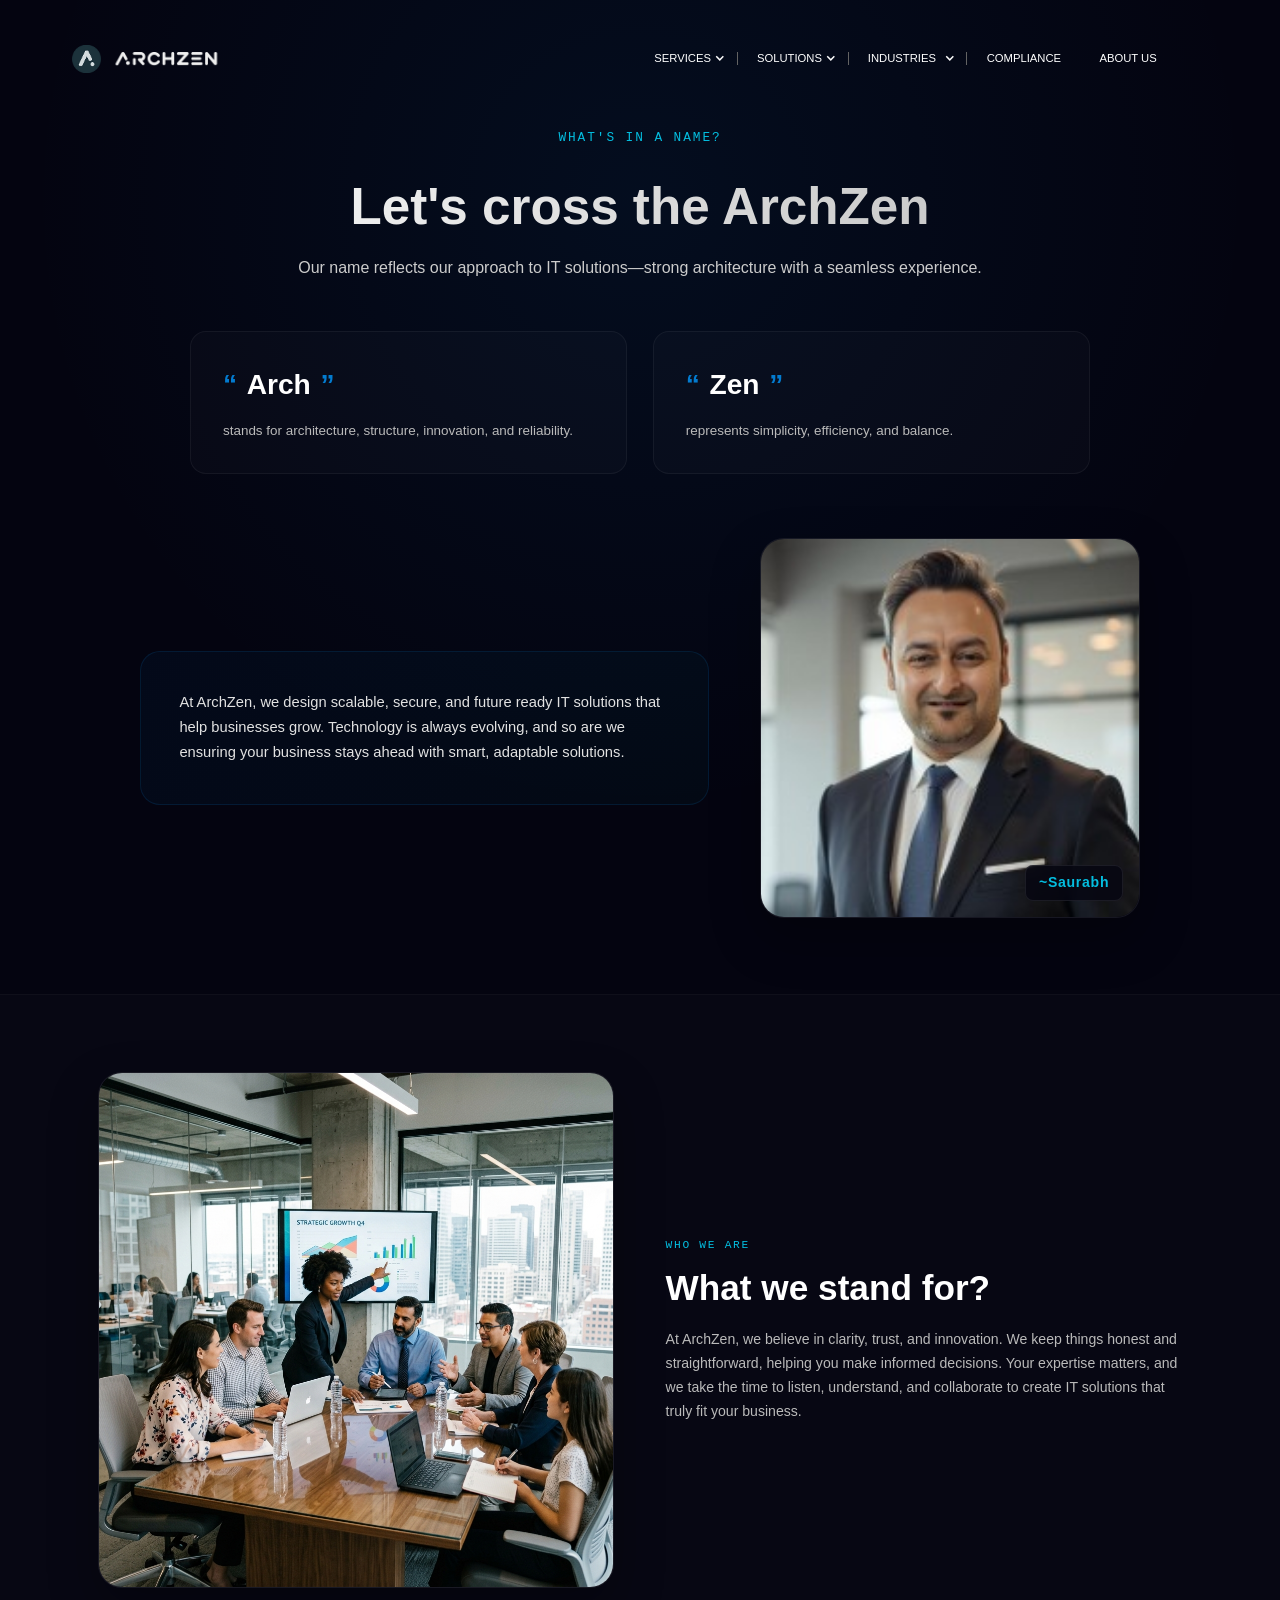
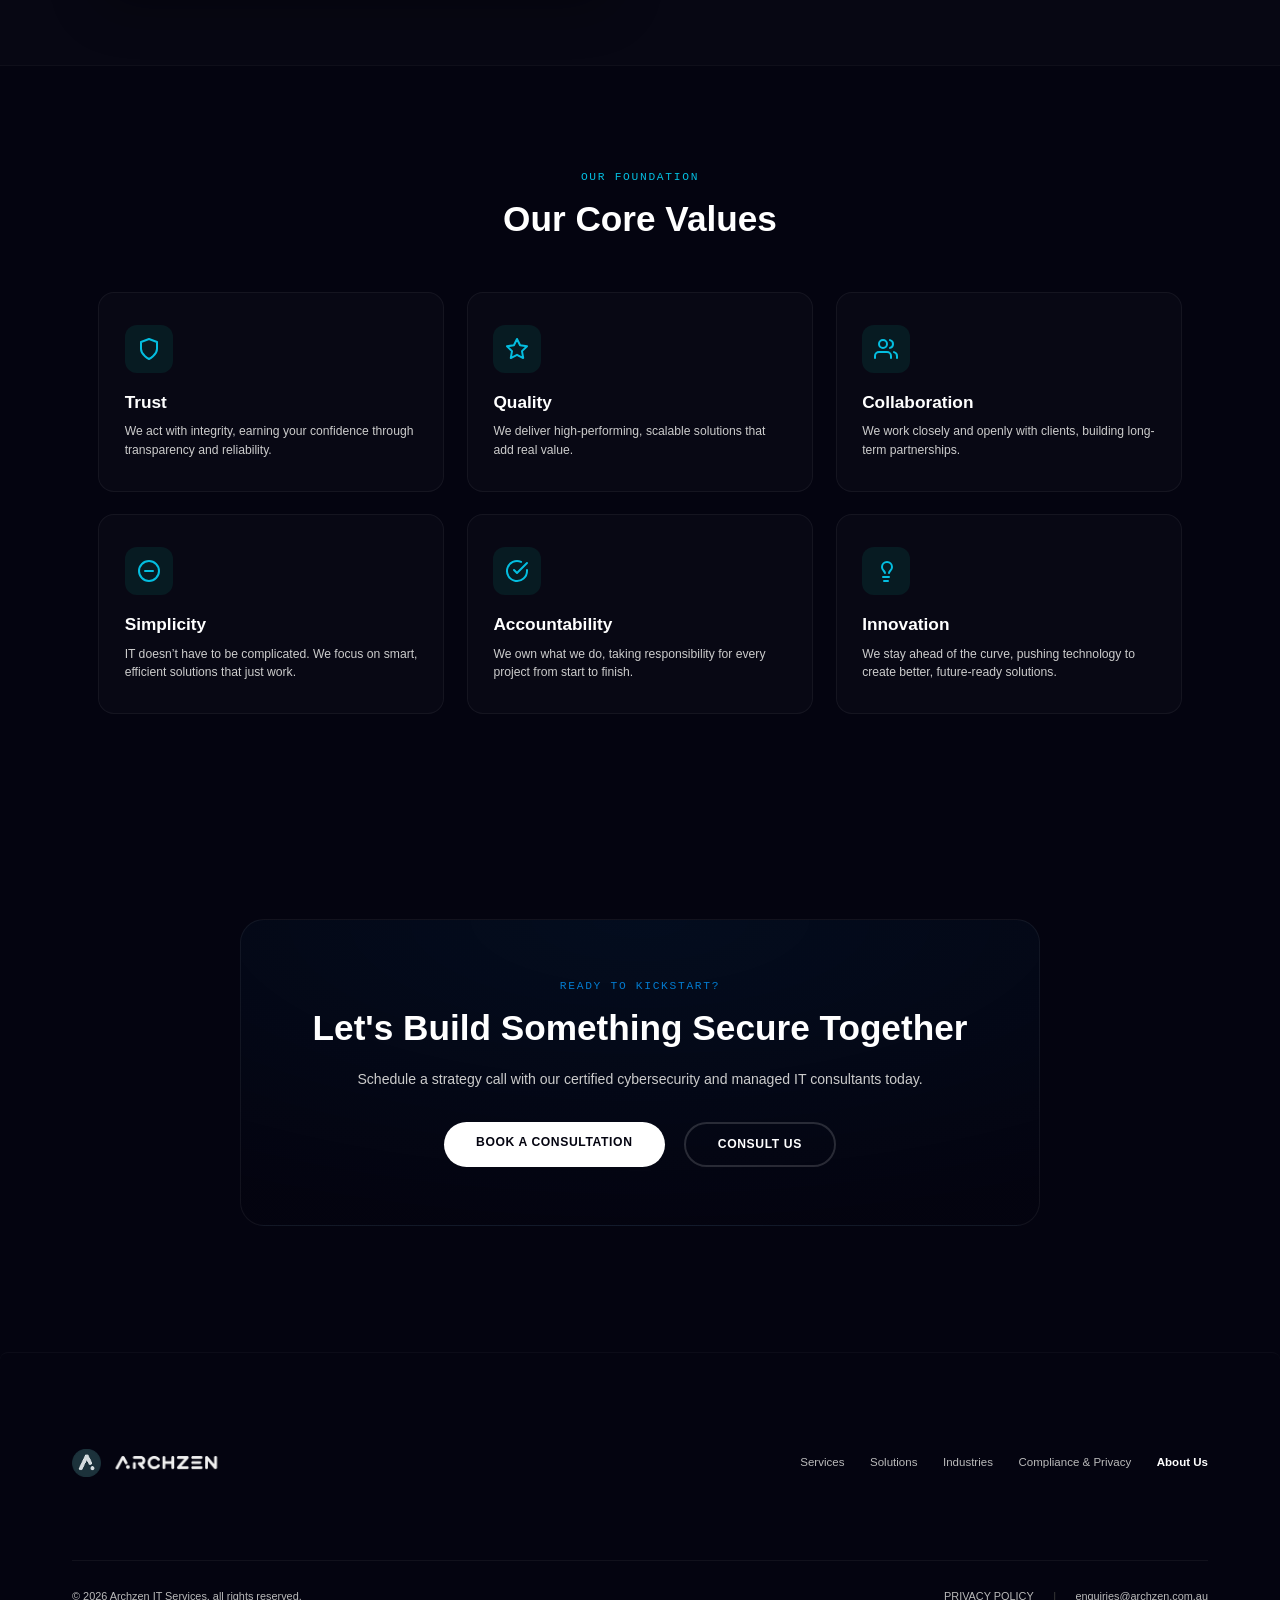
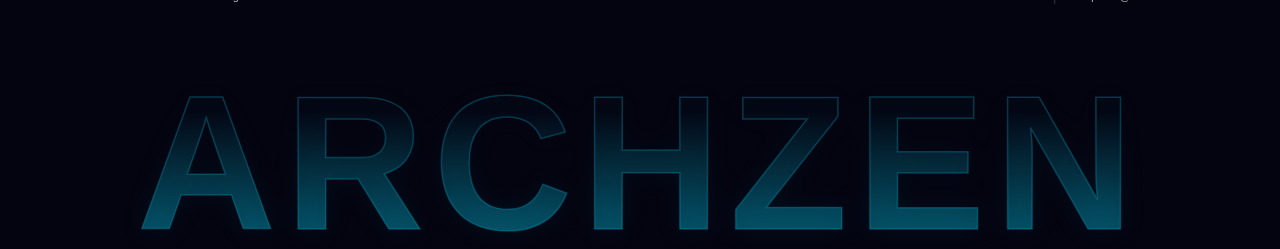
==== about.html @ 7b3575e2 "Initial commit" ====
<!DOCTYPE html>
<html data-wf-domain="www.archzen.com.au" data-wf-page="67c995cf629758b15942fb16"
    data-wf-site="67c995cf629758b15942fb10" lang="en">

<head>
    <meta charset="utf-8" />
    <title>About Us - Let's Cross the ArchZen</title>
    <meta
        content="Our name reflects our approach to IT solutions—strong architecture with a seamless experience. Discover the meaning behind ArchZen and our core values."
        name="description" />
    <meta content="About Us - Let's Cross the ArchZen" property="og:title" />
    <meta
        content="Our name reflects our approach to IT solutions—strong architecture with a seamless experience. Discover the meaning behind ArchZen and our core values."
        property="og:description" />
    <meta content="resources/67d0495e961b951773255d77_Open graph.jpg" property="og:image" />
    <meta content="width=device-width, initial-scale=1" name="viewport" />
    <link href="css/webflow.css" rel="stylesheet" type="text/css" />
    <script src="js/init.js" type="text/javascript"></script>
    <link href="resources/A Icon 1.png" rel="shortcut icon" type="image/x-icon" />
    <link rel="stylesheet" href="css/style.css?v=12" />
    <link rel="stylesheet" href="css/mobile.css?v=13" media="screen and (max-width: 991px)" />

    <style>
        .about-hero-section {
            padding: 10rem 2.5rem 6rem 2.5rem;
            position: relative;
            background: radial-gradient(circle at 50% 20%, rgba(3, 123, 207, 0.08) 0%, transparent 60%);
            text-align: center;
        }

        .about-title-large {
            font-size: 4rem;
            font-weight: 700;
            line-height: 1.1;
            margin-bottom: 1.5rem;
            background: linear-gradient(90deg, #FFFFFF 0%, #BABABA 100%);
            -webkit-background-clip: text;
            background-clip: text;
            -webkit-text-fill-color: transparent;
        }

        .about-subtitle {
            font-family: 'Robotomono', monospace;
            font-size: 1rem;
            text-transform: uppercase;
            letter-spacing: 0.15em;
            color: #04BEE0;
            margin-bottom: 2.5rem;
        }

        .about-intro-box {
            max-width: 800px;
            margin: 0 auto;
            font-size: 1.25rem;
            color: #CCCCCC;
            line-height: 1.6;
        }

        .name-meaning-grid {
            display: grid;
            grid-template-columns: 1fr 1fr;
            gap: 2rem;
            max-width: 900px;
            margin: 4rem auto 0 auto;
            text-align: left;
        }

        .meaning-card {
            background: rgba(255, 255, 255, 0.02);
            border: 1px solid rgba(255, 255, 255, 0.05);
            border-radius: 16px;
            padding: 2.5rem;
            transition: border-color 0.3s ease, background-color 0.3s ease;
        }

        .meaning-card:hover {
            border-color: rgba(3, 123, 207, 0.25);
            background: rgba(255, 255, 255, 0.04);
        }

        .meaning-term {
            font-size: 2.2rem;
            font-weight: 700;
            color: #FFFFFF;
            margin-bottom: 1rem;
            display: flex;
            align-items: center;
            gap: 0.75rem;
        }

        .meaning-term span.bullet {
            color: #037BCF;
        }

        .meaning-desc {
            font-size: 1.05rem;
            color: #BABABA;
            line-height: 1.6;
        }

        .about-hero-portrait-container {
            display: grid;
            grid-template-columns: 1.2fr 0.8fr;
            gap: 4rem;
            align-items: center;
            max-width: 1000px;
            margin: 5rem auto 0 auto;
        }

        .about-statement {
            background: linear-gradient(135deg, rgba(3, 123, 207, 0.05) 0%, rgba(4, 190, 160, 0.03) 100%);
            border: 1px solid rgba(3, 123, 207, 0.15);
            border-radius: 20px;
            padding: 3rem;
            font-size: 1.15rem;
            color: #E2E2E2;
            line-height: 1.7;
            text-align: left;
        }

        .portrait-section {
            width: 100%;
            max-width: 450px;
            margin: 0 auto;
            position: relative;
        }

        .portrait-frame {
            position: relative;
            aspect-ratio: 1 / 1;
            border-radius: 24px;
            overflow: hidden;
            border: 1px solid rgba(255, 255, 255, 0.08);
            box-shadow: 0 20px 50px rgba(0, 0, 0, 0.3);
            background: rgba(4, 4, 16, 0.5);
            transition: transform 0.4s ease;
        }

        .portrait-frame:hover {
            transform: scale(1.01);
        }

        .team-slide {
            position: absolute;
            top: 0;
            left: 0;
            width: 100%;
            height: 100%;
            opacity: 0;
            transition: opacity 0.8s cubic-bezier(0.4, 0, 0.2, 1);
            z-index: 1;
        }

        .team-slide.active {
            opacity: 1;
            z-index: 2;
        }

        .team-slide img {
            width: 100%;
            height: 100%;
            object-fit: cover;
            display: block;
        }

        .portrait-name-overlay {
            position: absolute;
            bottom: 1.25rem;
            right: 1.25rem;
            background: rgba(4, 4, 16, 0.75);
            backdrop-filter: blur(8px);
            -webkit-backdrop-filter: blur(8px);
            padding: 0.5rem 1rem;
            border-radius: 8px;
            border: 1px solid rgba(255, 255, 255, 0.08);
            font-weight: 700;
            font-size: 1.1rem;
            color: #04BEE0;
            letter-spacing: 0.05em;
            pointer-events: none;
            z-index: 10;
            opacity: 0;
            transition: opacity 0.2s ease;
        }

        .team-slide.active .portrait-name-overlay {
            opacity: 1;
            transition-delay: 0.4s;
        }

        .stand-for-section {
            padding: 6rem 2.5rem;
            background: rgba(255, 255, 255, 0.01);
            border-top: 1px solid rgba(255, 255, 255, 0.03);
            border-bottom: 1px solid rgba(255, 255, 255, 0.03);
        }

        .stand-for-container {
            max-width: 1100px;
            margin: 0 auto;
            display: grid;
            grid-template-columns: 1fr 1fr;
            gap: 4rem;
            align-items: center;
        }

        .stand-for-content {
            text-align: left;
        }

        .section-tag {
            font-family: 'Robotomono', monospace;
            font-size: 0.88rem;
            text-transform: uppercase;
            letter-spacing: 0.15em;
            color: #04BEE0;
            margin-bottom: 1rem;
        }

        .section-heading-medium {
            font-size: 2.75rem;
            font-weight: 700;
            line-height: 1.2;
            color: #FFFFFF;
            margin-bottom: 1.5rem;
        }

        .stand-for-text {
            font-size: 1.1rem;
            color: #BABABA;
            line-height: 1.7;
        }

        .values-section {
            padding: 8rem 2.5rem;
        }

        .values-container {
            max-width: 1100px;
            margin: 0 auto;
            text-align: center;
        }

        .values-grid {
            display: grid;
            grid-template-columns: repeat(3, 1fr);
            gap: 1.75rem;
            margin-top: 4rem;
        }

        .value-card {
            background: rgba(255, 255, 255, 0.02);
            border: 1px solid rgba(255, 255, 255, 0.05);
            border-radius: 16px;
            padding: 2.5rem 2rem;
            text-align: left;
            transition: transform 0.3s ease, border-color 0.3s ease, background-color 0.3s ease;
        }

        .value-card:hover {
            transform: translateY(-5px);
            border-color: rgba(4, 190, 160, 0.25);
            background: rgba(255, 255, 255, 0.04);
        }

        .value-icon {
            width: 48px;
            height: 48px;
            border-radius: 12px;
            background: rgba(4, 190, 160, 0.1);
            display: flex;
            align-items: center;
            justify-content: center;
            margin-bottom: 1.5rem;
            color: #04BEE0;
        }

        .value-title {
            font-size: 1.35rem;
            font-weight: 700;
            color: #FFFFFF;
            margin-bottom: 0.75rem;
        }

        .value-desc {
            font-size: 0.95rem;
            color: #CCCCCC;
            line-height: 1.5;
        }

        .cta-action-section {
            padding: 8rem 2.5rem;
            text-align: center;
            position: relative;
        }

        .cta-action-container {
            max-width: 800px;
            margin: 0 auto;
            background: radial-gradient(100% 100% at 50% 0%, rgba(3, 123, 207, 0.08) 0%, rgba(4, 4, 16, 0.9) 100%);
            border: 1px solid rgba(255, 255, 255, 0.06);
            border-radius: 24px;
            padding: 4.5rem 3rem;
        }

        .cta-btn-group {
            display: flex;
            justify-content: center;
            gap: 1.5rem;
            margin-top: 2.5rem;
            flex-wrap: wrap;
        }

        .custom-cta-button {
            display: inline-block;
            padding: 0.9rem 2.5rem;
            border-radius: 30px;
            font-weight: 700;
            font-size: 0.95rem;
            text-transform: uppercase;
            letter-spacing: 0.05em;
            transition: all 0.3s ease;
            text-decoration: none;
            cursor: pointer;
        }

        .btn-primary-blue {
            background: #FFFFFF;
            color: #040410;
        }

        .btn-primary-blue:hover {
            background: #037BCF;
            color: #FFFFFF;
            transform: translateY(-2px);
            box-shadow: 0 10px 25px rgba(3, 123, 207, 0.35);
        }

        .btn-secondary-outline {
            border: 2px solid rgba(255, 255, 255, 0.15);
            color: #FFFFFF;
            background: transparent;
        }

        .btn-secondary-outline:hover {
            border-color: #04BEE0;
            color: #04BEE0;
            transform: translateY(-2px);
            box-shadow: 0 10px 25px rgba(4, 190, 160, 0.15);
        }

        @media (max-width: 991px) {
            .about-title-large {
                font-size: 3rem;
            }

            .name-meaning-grid {
                grid-template-columns: 1fr;
                gap: 1.5rem;
            }

            .about-hero-portrait-container {
                grid-template-columns: 1fr;
                gap: 2.5rem;
            }

            .about-statement {
                text-align: center;
            }

            .stand-for-container {
                grid-template-columns: 1fr;
                gap: 3rem;
            }

            .values-grid {
                grid-template-columns: 1fr 1fr;
            }
        }

        @media (max-width: 767px) {
            .about-title-large {
                font-size: 2.5rem;
            }

            .values-grid {
                grid-template-columns: 1fr;
            }

            .cta-action-container {
                padding: 3rem 1.5rem;
            }

            .about-statement {
                padding: 2rem 1.5rem;
            }
        }
    </style>
</head>

<body>
    <div class="page-wrapper">
        <!-- Header / Navigation Bar (matches index.html exactly) -->
        <div class="nav-wr">
            <div data-w-id="16a33179-36c8-d806-b49b-97b66be518c0" data-animation="default" data-collapse="medium"
                data-duration="500" data-easing="ease-out" data-easing2="ease-in" role="banner" class="navbar w-nav"
                style="background: rgba(4, 4, 16, 0.7); backdrop-filter: blur(12px);">
                <div class="container">
                    <div class="navbar-wr">
                        <div class="brand" style="display: flex; align-items: center; gap: 0.5rem;">
                            <a href="index.html"
                                style="text-decoration: none; color: inherit; display: flex; align-items: center; gap: 0.5rem;">
                                <img src="resources/A Icon 1.png" alt="ArchZen Logo"
                                    style="height: 2.2rem; width: auto;" />
                                <img src="resources/archzen_logo_text_white.png" alt="ArchZen" class="nav-logo-text" />
                            </a>
                        </div>
                        <nav role="navigation" class="nav-menu w-nav-menu">
                            <div class="nav-menu-inner">
                                <div class="nav-menu-links-wr">
                                    <div data-delay="0" data-hover="true" class="nav-dropdown w-dropdown">
                                        <a href="#" class="nav-dropdown-toggle w-dropdown-toggle"
                                            style="text-decoration: none; color: inherit; display: flex; align-items: center; gap: 0.25rem;">
                                            <p style="margin: 0;">Services</p>
                                            <div class="nav-dropdown-icon w-icon-dropdown-toggle"></div>
                                        </a>
                                        <nav class="nav-dropdown-list w-dropdown-list"
                                            style="max-width: 15rem !important;">
                                            <div class="nav-dropdown-inner-wr" style="padding: 1.5rem;">
                                                <div class="nav-dropdown-links-wr"
                                                    style="display: flex; flex-direction: column; gap: 0.75rem;">
                                                    <a href="services.html#cyber-security" class="nav-dropdown-link"
                                                        style="padding: 0.25rem 0; font-weight: 500;">Cyber Security</a>
                                                    <a href="services.html#support-services" class="nav-dropdown-link"
                                                        style="padding: 0.25rem 0; font-weight: 500;">Support
                                                        Services</a>
                                                    <a href="services.html#cloud-services" class="nav-dropdown-link"
                                                        style="padding: 0.25rem 0; font-weight: 500;">Cloud Services</a>
                                                </div>
                                            </div>
                                        </nav>
                                    </div>
                                    <div class="nav-divider"></div>
                                    <div data-delay="0" data-hover="true" class="nav-dropdown w-dropdown">
                                        <a href="#" class="nav-dropdown-toggle w-dropdown-toggle"
                                            style="text-decoration: none; color: inherit; display: flex; align-items: center; gap: 0.25rem;">
                                            <p style="margin: 0;">Solutions</p>
                                            <div class="nav-dropdown-icon w-icon-dropdown-toggle"></div>
                                        </a>
                                        <nav class="nav-dropdown-list is-2 w-dropdown-list"
                                            style="max-width: 15rem !important;">
                                            <div class="nav-dropdown-inner-wr" style="padding: 1.5rem;">
                                                <div class="nav-dropdown-links-wr"
                                                    style="display: flex; flex-direction: column; gap: 0.75rem;">
                                                    <a href="solutions.html#internet-voip" class="nav-dropdown-link"
                                                        style="padding: 0.25rem 0; font-weight: 500;">Internet &amp;
                                                        VOIP</a>
                                                    <a href="solutions.html#it-consulting" class="nav-dropdown-link"
                                                        style="padding: 0.25rem 0; font-weight: 500;">IT Consulting</a>
                                                    <a href="solutions.html#operational-resilience"
                                                        class="nav-dropdown-link"
                                                        style="padding: 0.25rem 0; font-weight: 500;">Operational
                                                        Resilience</a>
                                                    <a href="solutions.html#cx-test-automation"
                                                        class="nav-dropdown-link"
                                                        style="padding: 0.25rem 0; font-weight: 500;">CX Test
                                                        Automation</a>
                                                    <a href="solutions.html#conversational-ai" class="nav-dropdown-link"
                                                        style="padding: 0.25rem 0; font-weight: 500;">Conversational
                                                        AI</a>
                                                </div>
                                            </div>
                                        </nav>
                                    </div>
                                    <div class="nav-divider"></div>
                                    <div data-delay="0" data-hover="true" class="nav-dropdown w-dropdown">
                                        <div class="nav-dropdown-toggle w-dropdown-toggle">
                                            <p>Industries</p>
                                            <div class="nav-dropdown-icon w-icon-dropdown-toggle"></div>
                                        </div>
                                        <nav class="nav-dropdown-list is-3 w-dropdown-list">
                                            <div class="nav-dropdown-inner-wr">
                                                <div class="text-weight-medium hide-on-mobile">
                                                    <div class="text-size-medium-18">Sectors Supported</div>
                                                </div>
                                                <div class="spacer-medium-10 hide-on-mobile"></div>
                                                <div class="nav-dropdown-links-wr">
                                                    <a href="industries.html#financial"
                                                        class="nav-dropdown-link">Professional Services</a>
                                                    <a href="industries.html#healthcare"
                                                        class="nav-dropdown-link">Healthcare &amp; NDIS</a>
                                                    <a href="industries.html#legal" class="nav-dropdown-link">Law
                                                        Firm</a>
                                                    <a href="industries.html#all-industries"
                                                        class="nav-dropdown-link">Co-Managed IT</a>
                                                </div>
                                            </div>
                                        </nav>
                                    </div>
                                    <div class="nav-divider"></div>
                                    <a href="compliance-privacy.html" class="nav-link">Compliance</a>
                                    <a href="about.html" class="nav-link w--current">About Us</a>
                                </div>
                            </div>
                        </nav>
                        <div class="nav-burger-link w-nav-button">
                            <div class="nav-burger-inner">
                                <div class="nav-burger-icons-wr"><img loading="eager"
                                        src="resources/67dc026489c617fcaabbb106_menu.svg" alt=""
                                        class="nav-burger-icon is-1" /><img loading="eager"
                                        src="resources/67dc02645b95e32899fab030_Close.svg" alt=""
                                        class="nav-burger-icon is-2" /></div>
                            </div>
                        </div>
                    </div>
                </div>
            </div>
        </div>

        <main class="main-wrapper">
            <!-- Hero / Name Meaning Section -->
            <section class="about-hero-section">
                <div class="container">
                    <p class="about-subtitle">What's in a name?</p>
                    <h1 class="about-title-large">Let's cross the ArchZen</h1>
                    <div class="about-intro-box">
                        <p>Our name reflects our approach to IT solutions—strong architecture with a seamless
                            experience.</p>
                    </div>

                    <div class="name-meaning-grid">
                        <div class="meaning-card">
                            <div class="meaning-term">
                                <span class="bullet">“</span>Arch<span class="bullet">”</span>
                            </div>
                            <div class="meaning-desc">
                                stands for architecture, structure, innovation, and reliability.
                            </div>
                        </div>
                        <div class="meaning-card">
                            <div class="meaning-term">
                                <span class="bullet">“</span>Zen<span class="bullet">”</span>
                            </div>
                            <div class="meaning-desc">
                                represents simplicity, efficiency, and balance.
                            </div>
                        </div>
                    </div>

                    <!-- CEO Statement & Portrait Split Container -->
                    <div class="about-hero-portrait-container">
                        <div class="about-statement">
                            At ArchZen, we design scalable, secure, and future ready IT solutions that help businesses
                            grow. Technology is always evolving, and so are we ensuring your business stays ahead with
                            smart, adaptable solutions.
                        </div>
                        <div class="portrait-section">
                            <div class="portrait-frame">
                                <!-- Slide 1: Saurabh -->
                                <div class="team-slide active">
                                    <img src="resources/ceophoto.png" alt="ArchZen Portrait - Saurabh" />
                                    <div class="portrait-name-overlay">~Saurabh</div>
                                </div>
                                <!-- Slide 2: Esh -->
                                <div class="team-slide">
                                    <img src="resources/eshphoto.jpg" alt="ArchZen Portrait - Esh" />
                                    <div class="portrait-name-overlay">~Esh</div>
                                </div>
                            </div>
                        </div>
                    </div>
                </div>
            </section>

            <!-- What we stand for Section -->
            <section class="stand-for-section">
                <div class="container stand-for-container">
                    <div class="portrait-frame">
                        <img src="resources/0001_4_a-photo-of-a-group-of-diverse-profession_pgApUWiEQDucT8egmbLRPQ_zLWC1JNpQcuiVxjm4KJ.png"
                            alt="ArchZen Diverse Professionals Team" class="portrait-img" />
                    </div>
                    <div class="stand-for-content">
                        <p class="section-tag">WHO WE ARE</p>
                        <h2 class="section-heading-medium">What we stand for?</h2>
                        <div class="stand-for-text">
                            <p>At ArchZen, we believe in clarity, trust, and innovation. We keep things honest and
                                straightforward, helping you make informed decisions. Your expertise matters, and we
                                take the time to listen, understand, and collaborate to create IT solutions that truly
                                fit your business.</p>
                        </div>
                    </div>
                </div>
            </section>

            <!-- Core Values Section -->
            <section class="values-section">
                <div class="container values-container">
                    <p class="section-tag">OUR FOUNDATION</p>
                    <h2 class="section-heading-medium">Our Core Values</h2>

                    <div class="values-grid">
                        <!-- Value 1: Trust -->
                        <div class="value-card">
                            <div class="value-icon">
                                <svg xmlns="http://www.w3.org/2000/svg" width="24" height="24" viewBox="0 0 24 24"
                                    fill="none" stroke="currentColor" stroke-width="2" stroke-linecap="round"
                                    stroke-linejoin="round">
                                    <path d="M12 22s8-4 8-10V5l-8-3-8 3v7c0 6 8 10 8 10z"></path>
                                </svg>
                            </div>
                            <h3 class="value-title">Trust</h3>
                            <p class="value-desc">We act with integrity, earning your confidence through transparency
                                and reliability.</p>
                        </div>

                        <!-- Value 2: Quality -->
                        <div class="value-card">
                            <div class="value-icon">
                                <svg xmlns="http://www.w3.org/2000/svg" width="24" height="24" viewBox="0 0 24 24"
                                    fill="none" stroke="currentColor" stroke-width="2" stroke-linecap="round"
                                    stroke-linejoin="round">
                                    <polygon
                                        points="12 2 15.09 8.26 22 9.27 17 14.14 18.18 21.02 12 17.77 5.82 21.02 7 14.14 2 9.27 8.91 8.26 12 2">
                                    </polygon>
                                </svg>
                            </div>
                            <h3 class="value-title">Quality</h3>
                            <p class="value-desc">We deliver high-performing, scalable solutions that add real value.
                            </p>
                        </div>

                        <!-- Value 3: Collaboration -->
                        <div class="value-card">
                            <div class="value-icon">
                                <svg xmlns="http://www.w3.org/2000/svg" width="24" height="24" viewBox="0 0 24 24"
                                    fill="none" stroke="currentColor" stroke-width="2" stroke-linecap="round"
                                    stroke-linejoin="round">
                                    <path d="M17 21v-2a4 4 0 0 0-4-4H5a4 4 0 0 0-4 4v2"></path>
                                    <circle cx="9" cy="7" r="4"></circle>
                                    <path d="M23 21v-2a4 4 0 0 0-3-3.87"></path>
                                    <path d="M16 3.13a4 4 0 0 1 0 7.75"></path>
                                </svg>
                            </div>
                            <h3 class="value-title">Collaboration</h3>
                            <p class="value-desc">We work closely and openly with clients, building long-term
                                partnerships.</p>
                        </div>

                        <!-- Value 4: Simplicity -->
                        <div class="value-card">
                            <div class="value-icon">
                                <svg xmlns="http://www.w3.org/2000/svg" width="24" height="24" viewBox="0 0 24 24"
                                    fill="none" stroke="currentColor" stroke-width="2" stroke-linecap="round"
                                    stroke-linejoin="round">
                                    <circle cx="12" cy="12" r="10"></circle>
                                    <line x1="8" y1="12" x2="16" y2="12"></line>
                                </svg>
                            </div>
                            <h3 class="value-title">Simplicity</h3>
                            <p class="value-desc">IT doesn’t have to be complicated. We focus on smart, efficient
                                solutions that just work.</p>
                        </div>

                        <!-- Value 5: Accountability -->
                        <div class="value-card">
                            <div class="value-icon">
                                <svg xmlns="http://www.w3.org/2000/svg" width="24" height="24" viewBox="0 0 24 24"
                                    fill="none" stroke="currentColor" stroke-width="2" stroke-linecap="round"
                                    stroke-linejoin="round">
                                    <path d="M22 11.08V12a10 10 0 1 1-5.93-9.14"></path>
                                    <polyline points="22 4 12 14.01 9 11.01"></polyline>
                                </svg>
                            </div>
                            <h3 class="value-title">Accountability</h3>
                            <p class="value-desc">We own what we do, taking responsibility for every project from start
                                to finish.</p>
                        </div>

                        <!-- Value 6: Innovation -->
                        <div class="value-card">
                            <div class="value-icon">
                                <svg xmlns="http://www.w3.org/2000/svg" width="24" height="24" viewBox="0 0 24 24"
                                    fill="none" stroke="currentColor" stroke-width="2" stroke-linecap="round"
                                    stroke-linejoin="round">
                                    <path
                                        d="M15 14c.2-1 .7-1.7 1.5-2.5 1-.9 1.5-2.2 1.5-3.5A5 5 0 0 0 8 8c0 1.3.5 2.6 1.5 3.5.7.8 1.3 1.5 1.5 2.5">
                                    </path>
                                    <line x1="9" y1="18" x2="15" y2="18"></line>
                                    <line x1="10" y1="22" x2="14" y2="22"></line>
                                </svg>
                            </div>
                            <h3 class="value-title">Innovation</h3>
                            <p class="value-desc">We stay ahead of the curve, pushing technology to create better,
                                future-ready solutions.</p>
                        </div>
                    </div>
                </div>
            </section>

            <!-- Call to Action Section -->
            <section class="cta-action-section">
                <div class="container cta-action-container">
                    <p class="section-tag" style="color: #037BCF;">READY TO KICKSTART?</p>
                    <h2 class="section-heading-medium" style="margin-bottom: 1.5rem;">Let's Build Something Secure
                        Together</h2>
                    <div style="font-size: 1.1rem; color: #CCCCCC; max-width: 600px; margin: 0 auto;">
                        Schedule a strategy call with our certified cybersecurity and managed IT consultants today.
                    </div>
                    <div class="cta-btn-group">
                        <a href="contact.html" class="custom-cta-button btn-primary-blue">Book a consultation</a>
                        <a href="contact.html" class="custom-cta-button btn-secondary-outline">Consult Us</a>
                    </div>
                </div>
            </section>
        </main>

        <!-- Footer (matches index.html exactly) -->
        <div class="footer-bottom"
            style="padding: 4rem 2.5rem; background: #020208; border-top: 1px solid rgba(255, 255, 255, 0.03);">
            <div class="container" style="display: flex; flex-direction: column; gap: 3rem;">
                <div
                    style="display: flex; justify-content: space-between; align-items: center; flex-wrap: wrap; gap: 2rem;">
                    <div class="footer-logo-wr" style="display: flex; align-items: center; gap: 0.5rem;">
                        <img src="resources/A Icon 1.png" alt="ArchZen Logo" style="height: 2.2rem; width: auto;" />
                        <img src="resources/archzen_logo_text_white.png" alt="ArchZen" class="nav-logo-text" />
                    </div>
                    <div style="display: flex; gap: 2rem; flex-wrap: wrap;">
                        <a href="index.html#services"
                            style="color: #BABABA; font-size: 0.9rem; text-decoration: none;">Services</a>
                        <a href="index.html#solutions"
                            style="color: #BABABA; font-size: 0.9rem; text-decoration: none;">Solutions</a>
                        <a href="industries.html"
                            style="color: #BABABA; font-size: 0.9rem; text-decoration: none;">Industries</a>
                        <a href="compliance-privacy.html"
                            style="color: #BABABA; font-size: 0.9rem; text-decoration: none;">Compliance &amp;
                            Privacy</a>
                        <a href="about.html"
                            style="color: #FFFFFF; font-size: 0.9rem; text-decoration: none; font-weight: bold;">About
                            Us</a>
                    </div>
                </div>
            <div
                    style="display: flex; justify-content: space-between; align-items: center; flex-wrap: wrap; gap: 1rem; border-top: 1px solid rgba(255, 255, 255, 0.05); padding-top: 2rem;">
                    <div class="text-color-light-grey" style="font-size: 0.85rem;">
                        <p>© 2026 Archzen IT Services. all rights reserved.</p>
                    </div>
                    <div style="display: flex; gap: 1.5rem; align-items: center;">
                        <a href="compliance-privacy.html#privacy-policy"
                            style="color: #BABABA; font-size: 0.85rem; text-decoration: none;">PRIVACY POLICY</a>
                        <span style="color: #333;">|</span>
                        <a href="mailto:enquiries@archzen.com.au"
                            style="color: #BABABA; font-size: 0.85rem; text-decoration: none;">enquiries@archzen.com.au</a>
                    </div>
                </div>
            </div>
        </div>
        <div class="footer-brand-text-container">
            <div class="footer-brand-text">ARCHZEN</div>
        </div>
    </div>

    <script src="https://d3e54v103j8qbb.cloudfront.net/js/jquery-3.5.1.min.dc5e7f18c8.js?site=67c995cf629758b15942fb10"
        type="text/javascript" integrity="sha256-9/aliU8dGd2tb6OSsuzixeV4y/faTqgFtohetphbbj0="
        crossorigin="anonymous"></script>
    <script src="js/webflow.schunk.36b8fb49256177c8.js" type="text/javascript"
        integrity="sha384-4abIlA5/v7XaW1HMXKBgnUuhnjBYJ/Z9C1OSg4OhmVw9O3QeHJ/qJqFBERCDPv7G"
        crossorigin="anonymous"></script>
    <script src="js/webflow.schunk.d9fac0197bbf1620.js" type="text/javascript"
        integrity="sha384-3LGd2PPe0vsNPlYPJ8WkvD4G6tVTYmVfw1o8exDTt8GTnRnSy05tuV0oatZLwhG+"
        crossorigin="anonymous"></script>
    <script src="js/webflow.81c3df57.aa0bb3188abb363d.js" type="text/javascript"
        integrity="sha384-uScabh9j8MNI167300pWvkWwyzUwTolouTPamI0QPa3BUI4m9XgthkYYsAsEgI/f"
        crossorigin="anonymous"></script>
    <script src="js/script.js?v=99"></script>
    <script src="js/mobile.js"></script>
    <script>
        document.addEventListener("DOMContentLoaded", function () {
            const slides = document.querySelectorAll(".team-slide");
            if (slides.length < 2) return;
            let currentIdx = 0;
            setInterval(function () {
                slides[currentIdx].classList.remove("active");
                currentIdx = (currentIdx + 1) % slides.length;
                slides[currentIdx].classList.add("active");
            }, 2000);
        });
    </script>
</body>

</html>
---- css/webflow.css ----
html{-webkit-text-size-adjust:100%;-ms-text-size-adjust:100%;font-family:sans-serif}body{margin:0}article,aside,details,figcaption,figure,footer,header,hgroup,main,menu,nav,section,summary{display:block}audio,canvas,progress,video{vertical-align:baseline;display:inline-block}audio:not([controls]){height:0;display:none}[hidden],template{display:none}a{background-color:#0000}a:active,a:hover{outline:0}abbr[title]{border-bottom:1px dotted}b,strong{font-weight:700}dfn{font-style:italic}h1{margin:.67em 0;font-size:2em}mark{color:#000;background:#ff0}small{font-size:80%}sub,sup{vertical-align:baseline;font-size:75%;line-height:0;position:relative}sup{top:-.5em}sub{bottom:-.25em}img{border:0}svg:not(:root){overflow:hidden}hr{box-sizing:content-box;height:0}pre{overflow:auto}code,kbd,pre,samp{font-family:monospace;font-size:1em}button,input,optgroup,select,textarea{color:inherit;font:inherit;margin:0}button{overflow:visible}button,select{text-transform:none}button,html input[type=button],input[type=reset]{-webkit-appearance:button;cursor:pointer}button[disabled],html input[disabled]{cursor:default}button::-moz-focus-inner,input::-moz-focus-inner{border:0;padding:0}input{line-height:normal}input[type=checkbox],input[type=radio]{box-sizing:border-box;padding:0}input[type=number]::-webkit-inner-spin-button,input[type=number]::-webkit-outer-spin-button{height:auto}input[type=search]{-webkit-appearance:none}input[type=search]::-webkit-search-cancel-button,input[type=search]::-webkit-search-decoration{-webkit-appearance:none}legend{border:0;padding:0}textarea{overflow:auto}optgroup{font-weight:700}table{border-collapse:collapse;border-spacing:0}td,th{padding:0}@font-face{font-family:webflow-icons;src:url([data-uri])format("truetype");font-weight:400;font-style:normal}[class^=w-icon-],[class*=\ w-icon-]{speak:none;font-variant:normal;text-transform:none;-webkit-font-smoothing:antialiased;-moz-osx-font-smoothing:grayscale;font-style:normal;font-weight:400;line-height:1;font-family:webflow-icons!important}.w-icon-slider-right:before{content:""}.w-icon-slider-left:before{content:""}.w-icon-nav-menu:before{content:""}.w-icon-arrow-down:before,.w-icon-dropdown-toggle:before{content:""}.w-icon-file-upload-remove:before{content:""}.w-icon-file-upload-icon:before{content:""}*{box-sizing:border-box}html{height:100%}body{color:#333;background-color:#fff;min-height:100%;margin:0;font-family:Arial,sans-serif;font-size:14px;line-height:20px}img{vertical-align:middle;max-width:100%;display:inline-block}html.w-mod-touch *{background-attachment:scroll!important}.w-block{display:block}.w-inline-block{max-width:100%;display:inline-block}.w-clearfix:before,.w-clearfix:after{content:" ";grid-area:1/1/2/2;display:table}.w-clearfix:after{clear:both}.w-hidden{display:none}.w-button{color:#fff;line-height:inherit;cursor:pointer;background-color:#3898ec;border:0;border-radius:0;padding:9px 15px;text-decoration:none;display:inline-block}input.w-button{-webkit-appearance:button}html[data-w-dynpage] [data-w-cloak]{color:#0000!important}.w-code-block{margin:unset}pre.w-code-block code{all:inherit}.w-optimization{display:contents}.w-webflow-badge,.w-webflow-badge>img{box-sizing:unset;width:unset;height:unset;max-height:unset;max-width:unset;min-height:unset;min-width:unset;margin:unset;padding:unset;float:unset;clear:unset;border:unset;border-radius:unset;background:unset;background-image:unset;background-position:unset;background-size:unset;background-repeat:unset;background-origin:unset;background-clip:unset;background-attachment:unset;background-color:unset;box-shadow:unset;transform:unset;direction:unset;font-family:unset;font-weight:unset;color:unset;font-size:unset;line-height:unset;font-style:unset;font-variant:unset;text-align:unset;letter-spacing:unset;-webkit-text-decoration:unset;text-decoration:unset;text-indent:unset;text-transform:unset;list-style-type:unset;text-shadow:unset;vertical-align:unset;cursor:unset;white-space:unset;word-break:unset;word-spacing:unset;word-wrap:unset;transition:unset}.w-webflow-badge{white-space:nowrap;cursor:pointer;box-shadow:0 0 0 1px #0000001a,0 1px 3px #0000001a;visibility:visible!important;opacity:1!important;z-index:2147483647!important;color:#aaadb0!important;overflow:unset!important;background-color:#fff!important;border-radius:3px!important;width:auto!important;height:auto!important;margin:0!important;padding:6px!important;font-size:12px!important;line-height:14px!important;text-decoration:none!important;display:inline-block!important;position:fixed!important;inset:auto 12px 12px auto!important;transform:none!important}.w-webflow-badge>img{position:unset;visibility:unset!important;opacity:1!important;vertical-align:middle!important;display:inline-block!important}h1,h2,h3,h4,h5,h6{margin-bottom:10px;font-weight:700}h1{margin-top:20px;font-size:38px;line-height:44px}h2{margin-top:20px;font-size:32px;line-height:36px}h3{margin-top:20px;font-size:24px;line-height:30px}h4{margin-top:10px;font-size:18px;line-height:24px}h5{margin-top:10px;font-size:14px;line-height:20px}h6{margin-top:10px;font-size:12px;line-height:18px}p{margin-top:0;margin-bottom:10px}blockquote{border-left:5px solid #e2e2e2;margin:0 0 10px;padding:10px 20px;font-size:18px;line-height:22px}figure{margin:0 0 10px}ul,ol{margin-top:0;margin-bottom:10px;padding-left:40px}.w-list-unstyled{padding-left:0;list-style:none}.w-embed:before,.w-embed:after{content:" ";grid-area:1/1/2/2;display:table}.w-embed:after{clear:both}.w-video{width:100%;padding:0;position:relative}.w-video iframe,.w-video object,.w-video embed{border:none;width:100%;height:100%;position:absolute;top:0;left:0}fieldset{border:0;margin:0;padding:0}button,[type=button],[type=reset]{cursor:pointer;-webkit-appearance:button;border:0}.w-form{margin:0 0 15px}.w-form-done{text-align:center;background-color:#ddd;padding:20px;display:none}.w-form-fail{background-color:#ffdede;margin-top:10px;padding:10px;display:none}label{margin-bottom:5px;font-weight:700;display:block}.w-input,.w-select{color:#333;vertical-align:middle;background-color:#fff;border:1px solid #ccc;width:100%;height:38px;margin-bottom:10px;padding:8px 12px;font-size:14px;line-height:1.42857;display:block}.w-input::placeholder,.w-select::placeholder{color:#999}.w-input:focus,.w-select:focus{border-color:#3898ec;outline:0}.w-input[disabled],.w-select[disabled],.w-input[readonly],.w-select[readonly],fieldset[disabled] .w-input,fieldset[disabled] .w-select{cursor:not-allowed}.w-input[disabled]:not(.w-input-disabled),.w-select[disabled]:not(.w-input-disabled),.w-input[readonly],.w-select[readonly],fieldset[disabled]:not(.w-input-disabled) .w-input,fieldset[disabled]:not(.w-input-disabled) .w-select{background-color:#eee}textarea.w-input,textarea.w-select{height:auto}.w-select{background-color:#f3f3f3}.w-select[multiple]{height:auto}.w-form-label{cursor:pointer;margin-bottom:0;font-weight:400;display:inline-block}.w-radio{margin-bottom:5px;padding-left:20px;display:block}.w-radio:before,.w-radio:after{content:" ";grid-area:1/1/2/2;display:table}.w-radio:after{clear:both}.w-radio-input{float:left;margin:3px 0 0 -20px;line-height:normal}.w-file-upload{margin-bottom:10px;display:block}.w-file-upload-input{opacity:0;z-index:-100;width:.1px;height:.1px;position:absolute;overflow:hidden}.w-file-upload-default,.w-file-upload-uploading,.w-file-upload-success{color:#333;display:inline-block}.w-file-upload-error{margin-top:10px;display:block}.w-file-upload-default.w-hidden,.w-file-upload-uploading.w-hidden,.w-file-upload-error.w-hidden,.w-file-upload-success.w-hidden{display:none}.w-file-upload-uploading-btn{cursor:pointer;background-color:#fafafa;border:1px solid #ccc;margin:0;padding:8px 12px;font-size:14px;font-weight:400;display:flex}.w-file-upload-file{background-color:#fafafa;border:1px solid #ccc;flex-grow:1;justify-content:space-between;margin:0;padding:8px 9px 8px 11px;display:flex}.w-file-upload-file-name{font-size:14px;font-weight:400;display:block}.w-file-remove-link{cursor:pointer;width:auto;height:auto;margin-top:3px;margin-left:10px;padding:3px;display:block}.w-icon-file-upload-remove{margin:auto;font-size:10px}.w-file-upload-error-msg{color:#ea384c;padding:2px 0;display:inline-block}.w-file-upload-info{padding:0 12px;line-height:38px;display:inline-block}.w-file-upload-label{cursor:pointer;background-color:#fafafa;border:1px solid #ccc;margin:0;padding:8px 12px;font-size:14px;font-weight:400;display:inline-block}.w-icon-file-upload-icon,.w-icon-file-upload-uploading{width:20px;margin-right:8px;display:inline-block}.w-icon-file-upload-uploading{height:20px}.w-container{max-width:940px;margin-left:auto;margin-right:auto}.w-container:before,.w-container:after{content:" ";grid-area:1/1/2/2;display:table}.w-container:after{clear:both}.w-container .w-row{margin-left:-10px;margin-right:-10px}.w-row:before,.w-row:after{content:" ";grid-area:1/1/2/2;display:table}.w-row:after{clear:both}.w-row .w-row{margin-left:0;margin-right:0}.w-col{float:left;width:100%;min-height:1px;padding-left:10px;padding-right:10px;position:relative}.w-col .w-col{padding-left:0;padding-right:0}.w-col-1{width:8.33333%}.w-col-2{width:16.6667%}.w-col-3{width:25%}.w-col-4{width:33.3333%}.w-col-5{width:41.6667%}.w-col-6{width:50%}.w-col-7{width:58.3333%}.w-col-8{width:66.6667%}.w-col-9{width:75%}.w-col-10{width:83.3333%}.w-col-11{width:91.6667%}.w-col-12{width:100%}.w-hidden-main{display:none!important}@media screen and (max-width:991px){.w-container{max-width:728px}.w-hidden-main{display:inherit!important}.w-hidden-medium{display:none!important}.w-col-medium-1{width:8.33333%}.w-col-medium-2{width:16.6667%}.w-col-medium-3{width:25%}.w-col-medium-4{width:33.3333%}.w-col-medium-5{width:41.6667%}.w-col-medium-6{width:50%}.w-col-medium-7{width:58.3333%}.w-col-medium-8{width:66.6667%}.w-col-medium-9{width:75%}.w-col-medium-10{width:83.3333%}.w-col-medium-11{width:91.6667%}.w-col-medium-12{width:100%}.w-col-stack{width:100%;left:auto;right:auto}}@media screen and (max-width:767px){.w-hidden-main,.w-hidden-medium{display:inherit!important}.w-hidden-small{display:none!important}.w-row,.w-container .w-row{margin-left:0;margin-right:0}.w-col{width:100%;left:auto;right:auto}.w-col-small-1{width:8.33333%}.w-col-small-2{width:16.6667%}.w-col-small-3{width:25%}.w-col-small-4{width:33.3333%}.w-col-small-5{width:41.6667%}.w-col-small-6{width:50%}.w-col-small-7{width:58.3333%}.w-col-small-8{width:66.6667%}.w-col-small-9{width:75%}.w-col-small-10{width:83.3333%}.w-col-small-11{width:91.6667%}.w-col-small-12{width:100%}}@media screen and (max-width:479px){.w-container{max-width:none}.w-hidden-main,.w-hidden-medium,.w-hidden-small{display:inherit!important}.w-hidden-tiny{display:none!important}.w-col{width:100%}.w-col-tiny-1{width:8.33333%}.w-col-tiny-2{width:16.6667%}.w-col-tiny-3{width:25%}.w-col-tiny-4{width:33.3333%}.w-col-tiny-5{width:41.6667%}.w-col-tiny-6{width:50%}.w-col-tiny-7{width:58.3333%}.w-col-tiny-8{width:66.6667%}.w-col-tiny-9{width:75%}.w-col-tiny-10{width:83.3333%}.w-col-tiny-11{width:91.6667%}.w-col-tiny-12{width:100%}}.w-widget{position:relative}.w-widget-map{width:100%;height:400px}.w-widget-map label{width:auto;display:inline}.w-widget-map img{max-width:inherit}.w-widget-map .gm-style-iw{text-align:center}.w-widget-map .gm-style-iw>button{display:none!important}.w-widget-twitter{overflow:hidden}.w-widget-twitter-count-shim{vertical-align:top;text-align:center;background:#fff;border:1px solid #758696;border-radius:3px;width:28px;height:20px;display:inline-block;position:relative}.w-widget-twitter-count-shim *{pointer-events:none;-webkit-user-select:none;user-select:none}.w-widget-twitter-count-shim .w-widget-twitter-count-inner{text-align:center;color:#999;font-family:serif;font-size:15px;line-height:12px;position:relative}.w-widget-twitter-count-shim .w-widget-twitter-count-clear{display:block;position:relative}.w-widget-twitter-count-shim.w--large{width:36px;height:28px}.w-widget-twitter-count-shim.w--large .w-widget-twitter-count-inner{font-size:18px;line-height:18px}.w-widget-twitter-count-shim:not(.w--vertical){margin-left:5px;margin-right:8px}.w-widget-twitter-count-shim:not(.w--vertical).w--large{margin-left:6px}.w-widget-twitter-count-shim:not(.w--vertical):before,.w-widget-twitter-count-shim:not(.w--vertical):after{content:" ";pointer-events:none;border:solid #0000;width:0;height:0;position:absolute;top:50%;left:0}.w-widget-twitter-count-shim:not(.w--vertical):before{border-width:4px;border-color:#75869600 #5d6c7b #75869600 #75869600;margin-top:-4px;margin-left:-9px}.w-widget-twitter-count-shim:not(.w--vertical).w--large:before{border-width:5px;margin-top:-5px;margin-left:-10px}.w-widget-twitter-count-shim:not(.w--vertical):after{border-width:4px;border-color:#fff0 #fff #fff0 #fff0;margin-top:-4px;margin-left:-8px}.w-widget-twitter-count-shim:not(.w--vertical).w--large:after{border-width:5px;margin-top:-5px;margin-left:-9px}.w-widget-twitter-count-shim.w--vertical{width:61px;height:33px;margin-bottom:8px}.w-widget-twitter-count-shim.w--vertical:before,.w-widget-twitter-count-shim.w--vertical:after{content:" ";pointer-events:none;border:solid #0000;width:0;height:0;position:absolute;top:100%;left:50%}.w-widget-twitter-count-shim.w--vertical:before{border-width:5px;border-color:#5d6c7b #75869600 #75869600;margin-left:-5px}.w-widget-twitter-count-shim.w--vertical:after{border-width:4px;border-color:#fff #fff0 #fff0;margin-left:-4px}.w-widget-twitter-count-shim.w--vertical .w-widget-twitter-count-inner{font-size:18px;line-height:22px}.w-widget-twitter-count-shim.w--vertical.w--large{width:76px}.w-background-video{color:#fff;height:500px;position:relative;overflow:hidden}.w-background-video>video{object-fit:cover;z-index:-100;background-position:50%;background-size:cover;width:100%;height:100%;margin:auto;position:absolute;inset:-100%}.w-background-video>video::-webkit-media-controls-start-playback-button{-webkit-appearance:none;display:none!important}.w-background-video--control{background-color:#0000;padding:0;position:absolute;bottom:1em;right:1em}.w-background-video--control>[hidden]{display:none!important}.w-slider{text-align:center;clear:both;-webkit-tap-highlight-color:#0000;tap-highlight-color:#0000;background:#ddd;height:300px;position:relative}.w-slider-mask{z-index:1;white-space:nowrap;height:100%;display:block;position:relative;left:0;right:0;overflow:hidden}.w-slide{vertical-align:top;white-space:normal;text-align:left;width:100%;height:100%;display:inline-block;position:relative}.w-slider-nav{z-index:2;text-align:center;-webkit-tap-highlight-color:#0000;tap-highlight-color:#0000;height:40px;margin:auto;padding-top:10px;position:absolute;inset:auto 0 0}.w-slider-nav.w-round>div{border-radius:100%}.w-slider-nav.w-num>div{font-size:inherit;line-height:inherit;width:auto;height:auto;padding:.2em .5em}.w-slider-nav.w-shadow>div{box-shadow:0 0 3px #3336}.w-slider-nav-invert{color:#fff}.w-slider-nav-invert>div{background-color:#2226}.w-slider-nav-invert>div.w-active{background-color:#222}.w-slider-dot{cursor:pointer;background-color:#fff6;width:1em;height:1em;margin:0 3px .5em;transition:background-color .1s,color .1s;display:inline-block;position:relative}.w-slider-dot.w-active{background-color:#fff}.w-slider-dot:focus{outline:none;box-shadow:0 0 0 2px #fff}.w-slider-dot:focus.w-active{box-shadow:none}.w-slider-arrow-left,.w-slider-arrow-right{cursor:pointer;color:#fff;-webkit-tap-highlight-color:#0000;tap-highlight-color:#0000;-webkit-user-select:none;user-select:none;width:80px;margin:auto;font-size:40px;position:absolute;inset:0;overflow:hidden}.w-slider-arrow-left [class^=w-icon-],.w-slider-arrow-right [class^=w-icon-],.w-slider-arrow-left [class*=\ w-icon-],.w-slider-arrow-right [class*=\ w-icon-]{position:absolute}.w-slider-arrow-left:focus,.w-slider-arrow-right:focus{outline:0}.w-slider-arrow-left{z-index:3;right:auto}.w-slider-arrow-right{z-index:4;left:auto}.w-icon-slider-left,.w-icon-slider-right{width:1em;height:1em;margin:auto;inset:0}.w-slider-aria-label{clip:rect(0 0 0 0);border:0;width:1px;height:1px;margin:-1px;padding:0;position:absolute;overflow:hidden}.w-slider-force-show{display:block!important}.w-dropdown{text-align:left;z-index:900;margin-left:auto;margin-right:auto;display:inline-block;position:relative}.w-dropdown-btn,.w-dropdown-toggle,.w-dropdown-link{vertical-align:top;color:#222;text-align:left;white-space:nowrap;margin-left:auto;margin-right:auto;padding:20px;text-decoration:none;position:relative}.w-dropdown-toggle{-webkit-user-select:none;user-select:none;cursor:pointer;padding-right:40px;display:inline-block}.w-dropdown-toggle:focus{outline:0}.w-icon-dropdown-toggle{width:1em;height:1em;margin:auto 20px auto auto;position:absolute;top:0;bottom:0;right:0}.w-dropdown-list{background:#ddd;min-width:100%;display:none;position:absolute}.w-dropdown-list.w--open{display:block}.w-dropdown-link{color:#222;padding:10px 20px;display:block}.w-dropdown-link.w--current{color:#0082f3}.w-dropdown-link:focus{outline:0}@media screen and (max-width:767px){.w-nav-brand{padding-left:10px}}.w-lightbox-backdrop{cursor:auto;letter-spacing:normal;text-indent:0;text-shadow:none;text-transform:none;visibility:visible;white-space:normal;word-break:normal;word-spacing:normal;word-wrap:normal;color:#fff;text-align:center;z-index:2000;opacity:0;-webkit-user-select:none;-moz-user-select:none;-webkit-tap-highlight-color:transparent;background:#000000e6;outline:0;font-family:Helvetica Neue,Helvetica,Ubuntu,Segoe UI,Verdana,sans-serif;font-size:17px;font-style:normal;font-weight:300;line-height:1.2;list-style:disc;position:fixed;inset:0;-webkit-transform:translate(0)}.w-lightbox-backdrop,.w-lightbox-container{-webkit-overflow-scrolling:touch;height:100%;overflow:auto}.w-lightbox-content{height:100vh;position:relative;overflow:hidden}.w-lightbox-view{opacity:0;width:100vw;height:100vh;position:absolute}.w-lightbox-view:before{content:"";height:100vh}.w-lightbox-group,.w-lightbox-group .w-lightbox-view,.w-lightbox-group .w-lightbox-view:before{height:86vh}.w-lightbox-frame,.w-lightbox-view:before{vertical-align:middle;display:inline-block}.w-lightbox-figure{margin:0;position:relative}.w-lightbox-group .w-lightbox-figure{cursor:pointer}.w-lightbox-img{width:auto;max-width:none;height:auto}.w-lightbox-image{float:none;max-width:100vw;max-height:100vh;display:block}.w-lightbox-group .w-lightbox-image{max-height:86vh}.w-lightbox-caption{text-align:left;text-overflow:ellipsis;white-space:nowrap;background:#0006;padding:.5em 1em;position:absolute;bottom:0;left:0;right:0;overflow:hidden}.w-lightbox-embed{width:100%;height:100%;position:absolute;inset:0}.w-lightbox-control{cursor:pointer;background-position:50%;background-repeat:no-repeat;background-size:24px;width:4em;transition:all .3s;position:absolute;top:0}.w-lightbox-left{background-image:url([data-uri]);display:none;bottom:0;left:0}.w-lightbox-right{background-image:url([data-uri]);display:none;bottom:0;right:0}.w-lightbox-close{background-image:url([data-uri]);background-size:18px;height:2.6em;right:0}.w-lightbox-strip{white-space:nowrap;padding:0 1vh;line-height:0;position:absolute;bottom:0;left:0;right:0;overflow:auto hidden}.w-lightbox-item{box-sizing:content-box;cursor:pointer;width:10vh;padding:2vh 1vh;display:inline-block;-webkit-transform:translate(0,0)}.w-lightbox-active{opacity:.3}.w-lightbox-thumbnail{background:#222;height:10vh;position:relative;overflow:hidden}.w-lightbox-thumbnail-image{position:absolute;top:0;left:0}.w-lightbox-thumbnail .w-lightbox-tall{width:100%;top:50%;transform:translateY(-50%)}.w-lightbox-thumbnail .w-lightbox-wide{height:100%;left:50%;transform:translate(-50%)}.w-lightbox-spinner{box-sizing:border-box;border:5px solid #0006;border-radius:50%;width:40px;height:40px;margin-top:-20px;margin-left:-20px;animation:.8s linear infinite spin;position:absolute;top:50%;left:50%}.w-lightbox-spinner:after{content:"";border:3px solid #0000;border-bottom-color:#fff;border-radius:50%;position:absolute;inset:-4px}.w-lightbox-hide{display:none}.w-lightbox-noscroll{overflow:hidden}@media (min-width:768px){.w-lightbox-content{height:96vh;margin-top:2vh}.w-lightbox-view,.w-lightbox-view:before{height:96vh}.w-lightbox-group,.w-lightbox-group .w-lightbox-view,.w-lightbox-group .w-lightbox-view:before{height:84vh}.w-lightbox-image{max-width:96vw;max-height:96vh}.w-lightbox-group .w-lightbox-image{max-width:82.3vw;max-height:84vh}.w-lightbox-left,.w-lightbox-right{opacity:.5;display:block}.w-lightbox-close{opacity:.8}.w-lightbox-control:hover{opacity:1}}.w-lightbox-inactive,.w-lightbox-inactive:hover{opacity:0}.w-richtext:before,.w-richtext:after{content:" ";grid-area:1/1/2/2;display:table}.w-richtext:after{clear:both}.w-richtext[contenteditable=true]:before,.w-richtext[contenteditable=true]:after{white-space:initial}.w-richtext ol,.w-richtext ul{overflow:hidden}.w-richtext .w-richtext-figure-selected.w-richtext-figure-type-video div:after,.w-richtext .w-richtext-figure-selected[data-rt-type=video] div:after,.w-richtext .w-richtext-figure-selected.w-richtext-figure-type-image div,.w-richtext .w-richtext-figure-selected[data-rt-type=image] div{outline:2px solid #2895f7}.w-richtext figure.w-richtext-figure-type-video>div:after,.w-richtext figure[data-rt-type=video]>div:after{content:"";display:none;position:absolute;inset:0}.w-richtext figure{max-width:60%;position:relative}.w-richtext figure>div:before{cursor:default!important}.w-richtext figure img{width:100%}.w-richtext figure figcaption.w-richtext-figcaption-placeholder{opacity:.6}.w-richtext figure div{color:#0000;font-size:0}.w-richtext figure.w-richtext-figure-type-image,.w-richtext figure[data-rt-type=image]{display:table}.w-richtext figure.w-richtext-figure-type-image>div,.w-richtext figure[data-rt-type=image]>div{display:inline-block}.w-richtext figure.w-richtext-figure-type-image>figcaption,.w-richtext figure[data-rt-type=image]>figcaption{caption-side:bottom;display:table-caption}.w-richtext figure.w-richtext-figure-type-video,.w-richtext figure[data-rt-type=video]{width:60%;height:0}.w-richtext figure.w-richtext-figure-type-video iframe,.w-richtext figure[data-rt-type=video] iframe{width:100%;height:100%;position:absolute;top:0;left:0}.w-richtext figure.w-richtext-figure-type-video>div,.w-richtext figure[data-rt-type=video]>div{width:100%}.w-richtext figure.w-richtext-align-center{clear:both;margin-left:auto;margin-right:auto}.w-richtext figure.w-richtext-align-center.w-richtext-figure-type-image>div,.w-richtext figure.w-richtext-align-center[data-rt-type=image]>div{max-width:100%}.w-richtext figure.w-richtext-align-normal{clear:both}.w-richtext figure.w-richtext-align-fullwidth{text-align:center;clear:both;width:100%;max-width:100%;margin-left:auto;margin-right:auto;display:block}.w-richtext figure.w-richtext-align-fullwidth>div{padding-bottom:inherit;display:inline-block}.w-richtext figure.w-richtext-align-fullwidth>figcaption{display:block}.w-richtext figure.w-richtext-align-floatleft{float:left;clear:none;margin-right:15px}.w-richtext figure.w-richtext-align-floatright{float:right;clear:none;margin-left:15px}.w-nav{z-index:1000;background:#ddd;position:relative}.w-nav:before,.w-nav:after{content:" ";grid-area:1/1/2/2;display:table}.w-nav:after{clear:both}.w-nav-brand{float:left;color:#333;text-decoration:none;position:relative}.w-nav-link{vertical-align:top;color:#222;text-align:left;margin-left:auto;margin-right:auto;padding:20px;text-decoration:none;display:inline-block;position:relative}.w-nav-link.w--current{color:#0082f3}.w-nav-menu{float:right;position:relative}[data-nav-menu-open]{text-align:center;background:#c8c8c8;min-width:200px;position:absolute;top:100%;left:0;right:0;overflow:visible;display:block!important}.w--nav-link-open{display:block;position:relative}.w-nav-overlay{width:100%;display:none;position:absolute;top:100%;left:0;right:0;overflow:hidden}.w-nav-overlay [data-nav-menu-open]{top:0}.w-nav[data-animation=over-left] .w-nav-overlay{width:auto}.w-nav[data-animation=over-left] .w-nav-overlay,.w-nav[data-animation=over-left] [data-nav-menu-open]{z-index:1;top:0;right:auto}.w-nav[data-animation=over-right] .w-nav-overlay{width:auto}.w-nav[data-animation=over-right] .w-nav-overlay,.w-nav[data-animation=over-right] [data-nav-menu-open]{z-index:1;top:0;left:auto}.w-nav-button{float:right;cursor:pointer;-webkit-tap-highlight-color:#0000;tap-highlight-color:#0000;-webkit-user-select:none;user-select:none;padding:18px;font-size:24px;display:none;position:relative}.w-nav-button:focus{outline:0}.w-nav-button.w--open{color:#fff;background-color:#c8c8c8}.w-nav[data-collapse=all] .w-nav-menu{display:none}.w-nav[data-collapse=all] .w-nav-button,.w--nav-dropdown-open,.w--nav-dropdown-toggle-open{display:block}.w--nav-dropdown-list-open{position:static}@media screen and (max-width:991px){.w-nav[data-collapse=medium] .w-nav-menu{display:none}.w-nav[data-collapse=medium] .w-nav-button{display:block}}@media screen and (max-width:767px){.w-nav[data-collapse=small] .w-nav-menu{display:none}.w-nav[data-collapse=small] .w-nav-button{display:block}.w-nav-brand{padding-left:10px}}@media screen and (max-width:479px){.w-nav[data-collapse=tiny] .w-nav-menu{display:none}.w-nav[data-collapse=tiny] .w-nav-button{display:block}}.w-tabs{position:relative}.w-tabs:before,.w-tabs:after{content:" ";grid-area:1/1/2/2;display:table}.w-tabs:after{clear:both}.w-tab-menu{position:relative}.w-tab-link{vertical-align:top;text-align:left;cursor:pointer;color:#222;background-color:#ddd;padding:9px 30px;text-decoration:none;display:inline-block;position:relative}.w-tab-link.w--current{background-color:#c8c8c8}.w-tab-link:focus{outline:0}.w-tab-content{display:block;position:relative;overflow:hidden}.w-tab-pane{display:none;position:relative}.w--tab-active{display:block}@media screen and (max-width:479px){.w-tab-link{display:block}}.w-ix-emptyfix:after{content:""}@keyframes spin{0%{transform:rotate(0)}to{transform:rotate(360deg)}}.w-dyn-empty{background-color:#ddd;padding:10px}.w-dyn-hide,.w-dyn-bind-empty,.w-condition-invisible{display:none!important}.wf-layout-layout{display:grid}@font-face{font-family:Poppins;src:url(https://cdn.prod.website-files.com/67c995cf629758b15942fb10/67c998068fadf0ee0588e7ce_Poppins-Bold.ttf)format("truetype");font-weight:700;font-style:normal;font-display:swap}@font-face{font-family:Poppins;src:url(https://cdn.prod.website-files.com/67c995cf629758b15942fb10/67c99820fee07cfc07a8dd9d_Poppins-Medium.ttf)format("truetype");font-weight:500;font-style:normal;font-display:swap}@font-face{font-family:Poppins;src:url(https://cdn.prod.website-files.com/67c995cf629758b15942fb10/67c9982ef717ed8358ecf1db_Poppins-Regular.ttf)format("truetype");font-weight:400;font-style:normal;font-display:swap}@font-face{font-family:Poppins;src:url(https://cdn.prod.website-files.com/67c995cf629758b15942fb10/67c9984ac30927fe87c54bf6_Poppins-Italic.ttf)format("truetype");font-weight:400;font-style:italic;font-display:swap}@font-face{font-family:Robotomono;src:url(https://cdn.prod.website-files.com/67c995cf629758b15942fb10/67c998790fa775185d4a959b_RobotoMono-Regular.ttf)format("truetype");font-weight:400;font-style:normal;font-display:swap}@font-face{font-family:Robotomono;src:url(https://cdn.prod.website-files.com/67c995cf629758b15942fb10/67c99886cd51ed0b68c1aee7_RobotoMono-Medium.ttf)format("truetype");font-weight:500;font-style:normal;font-display:swap}@font-face{font-family:Robotomono;src:url(https://cdn.prod.website-files.com/67c995cf629758b15942fb10/67c998922f537b97f47474a0_RobotoMono-Bold.ttf)format("truetype");font-weight:700;font-style:normal;font-display:swap}@font-face{font-family:Robotomono;src:url(https://cdn.prod.website-files.com/67c995cf629758b15942fb10/67c9989dfefa3ebfd8da54e8_RobotoMono-Italic.ttf)format("truetype");font-weight:400;font-style:italic;font-display:swap}:root{--black:#040410;--white:white;--grey:#636363;--transparent:transparent;--link-color:#cc7b1d;--primary:#229bf1;--black-gray:#41434d;--blue-active:#229bf1;--tertiary:#ff4040;--light-grey:#bababa;--grey-blue:#a3a3bb;--white-bg:#f6f6f6;--hint\<deleted\|variable-56fb2d62-e00f-2327-a00f-88c0544303c5\>:#909090;--success:#25ac1c}.w-form-formrecaptcha{margin-bottom:8px}.w-checkbox{margin-bottom:5px;padding-left:20px;display:block}.w-checkbox:before{content:" ";grid-area:1/1/2/2;display:table}.w-checkbox:after{content:" ";clear:both;grid-area:1/1/2/2;display:table}.w-checkbox-input{float:left;margin:4px 0 0 -20px;line-height:normal}.w-checkbox-input--inputType-custom{border:1px solid #ccc;border-radius:2px;width:12px;height:12px}.w-checkbox-input--inputType-custom.w--redirected-checked{background-color:#3898ec;background-image:url(https://d3e54v103j8qbb.cloudfront.net/static/custom-checkbox-checkmark.589d534424.svg);background-position:50%;background-repeat:no-repeat;background-size:cover;border-color:#3898ec}.w-checkbox-input--inputType-custom.w--redirected-focus{box-shadow:0 0 3px 1px #3898ec}.w-form-formradioinput--inputType-custom{border:1px solid #ccc;border-radius:50%;width:12px;height:12px}.w-form-formradioinput--inputType-custom.w--redirected-focus{box-shadow:0 0 3px 1px #3898ec}.w-form-formradioinput--inputType-custom.w--redirected-checked{border-width:4px;border-color:#3898ec}.w-pagination-wrapper{flex-wrap:wrap;justify-content:center;display:flex}.w-pagination-previous,.w-pagination-next{color:#333;background-color:#fafafa;border:1px solid #ccc;border-radius:2px;margin-left:10px;margin-right:10px;padding:9px 20px;font-size:14px;display:block}.w-page-count{text-align:center;width:100%;margin-top:20px}body{background-color:var(--black);color:var(--white);font-family:Poppins,Arial,sans-serif;font-size:1rem;line-height:1.5}h1{margin-top:0;margin-bottom:0;font-size:4rem;font-weight:500;line-height:1.2}h2{margin-top:0;margin-bottom:0;font-size:3.5rem;font-weight:500;line-height:1.2}h3{margin-top:0;margin-bottom:0;font-size:3rem;font-weight:500;line-height:1.2}h4{margin-top:0;margin-bottom:0;font-size:2.5rem;font-weight:500;line-height:1.2}h5{margin-top:0;margin-bottom:0;font-size:2rem;font-weight:500;line-height:1.2}h6{margin-top:0;margin-bottom:0;font-size:1.5rem;font-weight:500;line-height:1.2}p{margin-bottom:0}a{color:inherit;text-decoration:none}ul,ol{margin-top:0;margin-bottom:10px;padding-left:40px}img{max-width:100%;display:inline-block}label{margin-bottom:0;display:block}strong{font-weight:700}blockquote{border-left:5px solid #e2e2e2;margin-bottom:10px;padding:10px 20px;font-size:18px;line-height:22px}figure{margin-bottom:10px}figcaption{text-align:center;margin-top:5px}.text-align-right{text-align:right}.fs-styleguide_1-col{grid-column-gap:1rem;grid-row-gap:1rem;grid-template-rows:auto;grid-template-columns:1fr;grid-auto-columns:1fr;width:100%;display:grid}.fs-styleguide_3-col{grid-column-gap:2rem;grid-row-gap:2rem;grid-template-rows:auto;grid-template-columns:1fr 1fr 1fr;grid-auto-columns:1fr;align-items:stretch;width:100%;display:grid}.fs-styleguide_3-col.is-align-start{align-items:start}.text-weight-medium{flex:none;font-weight:500}.fs-styleguide_heading-medium{font-size:4rem}.padding-global{padding-left:2.5rem;padding-right:2.5rem}.fs-styleguide_section{grid-column-gap:2rem;grid-row-gap:2rem;grid-template-rows:auto;grid-template-columns:1fr;grid-auto-columns:1fr;place-items:start;display:grid}.fs-styleguide_section.is-vertical{grid-column-gap:4rem;grid-row-gap:4rem;grid-template-columns:1fr}.bg-color-white{color:var(--black);background-color:#fff}.text-align-left{text-align:left}.heading-style-60{font-size:3.75rem;font-weight:500;line-height:1.1}.align-center{flex-direction:column;justify-content:flex-start;align-items:center;margin-left:auto;margin-right:auto;display:flex}.text-style-italic{font-style:italic}.hide-on-desktop{display:none}.text-weight-normal{font-weight:400}.fs-styleguide_classes{grid-column-gap:1px;grid-row-gap:1px;grid-template-rows:auto;grid-template-columns:1fr;grid-auto-columns:1fr;display:grid}.heading-style-32{font-size:2rem}.text-color-grey{color:var(--grey)}.max-width-medium-512{width:100%;max-width:32rem}.button{background-color:var(--white);color:var(--black);text-align:center;text-transform:uppercase;white-space:nowrap;cursor:pointer;border-radius:.63rem;font-family:Robotomono,Arial,sans-serif;font-size:.88rem;font-weight:500;line-height:1.1;transition:all .3s ease-out}.button:where(.w-variant-09568581-b747-f3e0-5ddb-1d10003baaf6){background-color:var(--black);color:var(--white);box-shadow:0 .25rem .25rem #043d6833}.button:where(.w-variant-7f5e3533-da30-07fc-da18-b12db7e5dd2b){background-color:var(--transparent);color:var(--link-color)}.button:hover{color:var(--primary)}.button:hover:where(.w-variant-09568581-b747-f3e0-5ddb-1d10003baaf6){background-color:var(--black-gray);box-shadow:none;color:var(--white)}.button:hover:where(.w-variant-7f5e3533-da30-07fc-da18-b12db7e5dd2b){color:var(--white)}.button:active,.button:focus{color:var(--blue-active)}.button:focus:where(.w-variant-09568581-b747-f3e0-5ddb-1d10003baaf6){background-color:var(--black-gray);box-shadow:none;color:var(--white)}.button:focus:where(.w-variant-7f5e3533-da30-07fc-da18-b12db7e5dd2b){color:var(--white)}.button.is-form-submit{min-width:11.25rem;padding:.88rem 2rem}.button.text{background-color:var(--transparent);color:var(--link-color);position:relative}.button.text:hover,.button.text:focus{color:var(--white)}.button.prevnext_empty{color:#cc7b1d66;cursor:default}.button.text-2{background-color:var(--transparent);color:var(--link-color)}.button.text-2:hover,.button.text-2:focus{color:var(--white)}.hide-on-mobile{display:block}.spacer-small-16{width:100%;padding-top:1rem}.spacer-xsmall-8{width:100%;padding-top:.5rem}.fs-styleguide_background-space{width:1px;height:1px;margin:5rem}.text-style-quote{border-left:.25rem solid #e2e2e2;margin-bottom:0;padding:0 1.25rem;font-size:1.25rem;line-height:1.5}.global-styles{display:block;position:fixed;inset:0% auto auto 0%}.fs-styleguide_4-col{grid-column-gap:2rem;grid-row-gap:2rem;grid-template-rows:auto;grid-template-columns:1fr 1fr 1fr 1fr;grid-auto-columns:1fr;width:100%;display:grid}.fs-styleguide_spacing{grid-column-gap:.5rem;grid-row-gap:.5rem;background-image:linear-gradient(#fff0,#2d40ea1a);grid-template-rows:auto auto;grid-template-columns:1fr;grid-auto-columns:1fr;place-content:start;place-items:start stretch;display:grid;position:relative}.form_message-error{background-color:var(--transparent);color:var(--tertiary);margin-top:.75rem;padding:.75rem .75rem .75rem 0;font-size:.88rem}.text-rich-text-16 h1{margin-bottom:1rem;font-size:2.5rem}.text-rich-text-16 h2{margin-top:2.5rem;margin-bottom:1.25rem;font-size:2rem}.text-rich-text-16 h3{margin-top:2rem;margin-bottom:1.25rem;font-size:1.5rem}.text-rich-text-16 h4{margin-top:1rem;margin-bottom:1.2rem;font-size:1.25rem}.text-rich-text-16 h5{margin-top:.6rem;margin-bottom:1rem;font-size:1.13rem}.text-rich-text-16 h6{margin-bottom:1rem;font-size:1.13rem}.text-rich-text-16 p{color:var(--light-grey);margin-bottom:1.25rem;font-size:1rem}.text-rich-text-16 ul,.text-rich-text-16 ol{color:var(--light-grey);margin-bottom:1.25rem;padding-left:2.5rem;font-size:1rem}.text-rich-text-16 blockquote{color:var(--light-grey);border-left-width:4px;border-left-color:#fff;margin-top:1.25rem;margin-bottom:1.25rem;padding:0 0 0 .75rem;font-size:1rem;line-height:150%}.text-rich-text-16 img{border-radius:.63rem}.text-rich-text-16 figure{margin-top:1rem;margin-bottom:1.5rem}.text-rich-text-16 figcaption{color:var(--light-grey);font-family:Robotomono,Arial,sans-serif}.text-rich-text-16 a{color:var(--link-color);text-decoration:none;transition:all .3s ease-out}.text-rich-text-16 a:hover{text-decoration:underline}.text-rich-text-16 li{margin-bottom:.6rem}.text-rich-text-16 strong{font-weight:700}.fs-styleguide_row{grid-column-gap:.75rem;grid-row-gap:.75rem;flex-direction:row;grid-template-rows:auto;grid-template-columns:auto;grid-auto-columns:auto;grid-auto-flow:column;justify-content:flex-start;align-items:center;display:flex}.text-weight-semibold{font-weight:600}.form_input{background-color:var(--black);color:var(--white);border:1px solid #1d283f;border-radius:.25rem;min-height:2.75rem;max-height:2.75rem;margin-bottom:0;padding:.75rem;font-size:.88rem;line-height:1;transition:all .3s ease-out}.form_input:hover,.form_input:active,.form_input:focus{border-color:var(--grey-blue)}.form_input::placeholder{color:var(--light-grey)}.form_input.is-search{min-width:17.5rem;padding-right:3.5rem;font-family:Robotomono,Arial,sans-serif}.form_input.is-text-area{min-height:6.13rem;max-height:none}.overflow-hidden{overflow:hidden}.fs-styleguide_label{color:#fff;background-color:#2d40ea;flex-direction:row;justify-content:flex-start;align-items:center;padding:.25rem .75rem .3rem;font-weight:600;display:flex}.fs-styleguide_label.is-tag{background-color:#be4aa5}.form_message-success{background-color:var(--transparent);padding:1.25rem}.padding-section-small{padding-top:3rem;padding-bottom:3rem}.hide{display:none}.spacer-large-48{padding-top:3rem}.tabs-menu{background-color:#fff;border:1px solid #b4b59b;border-radius:1.25rem;min-height:3.75rem;margin-bottom:2.5rem;padding:.25rem;display:flex}.text-size-large-21{font-size:1.31rem;line-height:1.33}.fs-styleguide_spacer-box{background-color:#2d40ea1a;border:1px dashed #2d40ea;width:100%;position:relative}.text-size-medium-18{font-size:1.13rem}.form_radio-icon{width:.875rem;height:.875rem;margin-top:0;margin-left:0;margin-right:.5rem}.form_radio-icon.w--redirected-checked{border-width:.25rem;width:.875rem;height:.875rem}.form_radio-icon.w--redirected-focus{width:.875rem;height:.875rem;box-shadow:0 0 .25rem 0 #3898ec}.tab-link{background-color:#fff0;border-radius:1.13rem;align-items:center;padding:.8rem 1rem;display:flex}.tab-link.w--current{color:#fff;background-color:#656c4b}.form_checkbox-label{color:var(--light-grey);font-family:Robotomono,Arial,sans-serif;font-size:.75rem}.spacer-xlarge-64{width:100%;padding-top:4rem}.spacer-xxlarge-80{width:100%;padding-top:5rem}.text-size-regular-16{font-size:1rem}.fs-styleguide_item{grid-column-gap:1.125rem;grid-row-gap:1.125rem;border-bottom:1px solid #0000001a;grid-template-rows:auto;grid-template-columns:1fr;grid-auto-columns:1fr;place-content:start;place-items:start;display:grid;position:relative}.fs-styleguide_item.is-stretch{justify-items:stretch}.fs-styleguide_item.is-image{width:12em;height:12rem}.fs-styleguide_section-header{grid-column-gap:1rem;grid-row-gap:1rem;border-bottom:1px solid #000;grid-template-rows:auto;grid-template-columns:1fr;grid-auto-columns:1fr;width:100%;padding-bottom:3rem;line-height:1.4;display:grid}.text-color-primary{color:var(--primary)}.text-style-muted{opacity:.6}.text-color-white{color:#fff}.spacer-medium-32{width:100%;padding-top:2rem}.tabs-main{flex-direction:column;align-items:flex-start;display:flex}.fs-styleguide_empty-box{z-index:-1;background-color:#fff0;border:1px dashed #2d40ea;min-width:3rem;height:3rem}.fs-styleguide_background{border:1px solid #0000001a;flex-direction:column;justify-content:center;align-items:stretch;width:100%;display:flex}.form_checkbox-icon{background-color:var(--white);border:1px solid #a3a3bb;border-radius:.25rem;flex:none;width:1.13rem;height:1.13rem;margin:0 .75rem 0 0;font-size:.2rem;transition:background-color .3s ease-out}.form_checkbox-icon.w--redirected-checked{background-color:var(--white);background-image:url(https://cdn.prod.website-files.com/67c995cf629758b15942fb10/67e1699a7740550bb5d8e75d_fa-solid_check.svg);background-position:50%;background-size:.625rem .625rem;border:1px solid #a3a3bb;border-radius:.25rem;margin:0 .75rem 0 0}.form_checkbox-icon.w--redirected-focus{margin:0 .75rem 0 0;box-shadow:0 2px 5px #0000}.text-style-nowrap{white-space:nowrap}.fs-styleguide_header{background-color:#0000000d}.form_checkbox{flex-direction:row;justify-content:flex-start;align-items:center;margin-bottom:0;padding-left:0;display:flex}.fs-styleguide_version{z-index:5;color:#000;font-weight:500;text-decoration:none}.spacer-tiny-2{width:100%;padding-top:.125rem}.text-style-underline{text-underline-offset:.25rem;text-decoration:underline}.heading-style-21{font-family:Robotomono,Arial,sans-serif;font-size:1.31rem;line-height:1.3}.heading-style-21.is-rm{font-family:Robotomono,Arial,sans-serif}.text-align-center{text-align:center}.fs-styleguide_item-wrapper{grid-column-gap:1rem;grid-row-gap:1rem;flex-direction:column;justify-content:flex-start;align-items:flex-start;width:100%;display:flex}.container-large{width:100%;max-width:80rem;margin-left:auto;margin-right:auto}.fs-styleguide_header-block{grid-column-gap:2rem;grid-row-gap:2rem;grid-template-rows:auto;grid-template-columns:1fr;grid-auto-columns:1fr;place-items:center start;display:grid}.fs-styleguide_heading-large{font-size:6rem}.form_component{z-index:2;margin-bottom:0;position:relative}.text-size-small-14{text-wrap:balance;font-size:.88rem}.text-size-small-14 p{margin-bottom:.63rem}.text-size-small-14 ul{margin-bottom:.63rem;padding-left:3rem}.section-padding{z-index:2;position:relative}.section-padding.bottom-120{padding-bottom:7.5rem}.section-padding.bottom-48{padding-bottom:3rem}.section-padding.top-48{padding-top:3rem}.section-padding.top-120{padding-top:7.5rem}.section-padding.top-80{padding-top:5rem}.section-padding.bottom-80{padding-bottom:5rem}.section-padding.top-64{padding-top:4rem}.section-padding.bottom-64{padding-bottom:4rem}.section-padding.top-160{padding-top:10rem}.section-padding.top-160.bottom-160:where(.w-variant-6dba62da-a257-14f6-8316-e7655ef041b9){padding-bottom:0}.section-padding.bottom-160{padding-bottom:10rem}.section-padding.top-100{padding-top:6.25rem}.section-padding.top-30{padding-top:1.88rem}.background-color-black{color:#f5f5f5;background-color:#000}.form_radio{flex-direction:row;align-items:center;margin-bottom:.5rem;padding-left:0;display:flex}.text-style-allcaps{text-transform:uppercase}.text-size-tiny-12{font-size:.75rem}.spacer-huge-96{width:100%;padding-top:6rem}.text-style-strikethrough{text-decoration:line-through}.spacer-xxsmall-4{width:100%;padding-top:.25rem}.fs-styleguide_2-col{grid-column-gap:1rem;grid-row-gap:1rem;grid-template-rows:auto;grid-template-columns:1fr 1fr;grid-auto-columns:1fr;width:100%;display:grid}.fs-styleguide_item-header{border-bottom:1px solid #0000001a;width:100%;padding-bottom:1rem}.text-color-black{color:#000}.heading-style-48{font-size:3rem;line-height:1.1}.nav-placeholder{height:5rem}.section{position:relative}.section.is-footer{z-index:1}.section.is-z-index-2{z-index:2}.section.is-404{flex-flow:column;justify-content:center;align-items:center;min-height:100vh;display:flex}.container{z-index:56;width:100%;max-width:90rem;margin-left:auto;margin-right:auto;padding-left:.63rem;padding-right:.63rem}.container.is-for-bg{flex-flow:column;justify-content:flex-start;align-items:center;height:100%;display:flex;position:relative}.container.is-relative{height:100%;position:relative}.bg-color-dark{background-color:var(--black);color:var(--white)}.bg-color-secondary{background-color:var(--white-bg);color:var(--black)}.input-search-wr{position:relative}.input-searcg-icon{width:1.25rem}.input-searcg-icon-wr{justify-content:center;align-items:center;display:flex;position:absolute;inset:0% .75rem 0% auto}.navbar{z-index:999;background-color:var(--transparent);-webkit-backdrop-filter:blur();backdrop-filter:blur();justify-content:center;align-items:stretch;min-height:5rem;display:flex;position:fixed;inset:0% 0% auto}.logo-img{width:17.13rem}.logo-img.is-mob{display:none}.navbar-wr{justify-content:space-between;align-items:center;width:100%;height:100%;display:flex}.nav-menu{background-color:var(--transparent);flex:1;padding-left:2.5rem;padding-right:2.5rem;position:static}.div-link{margin:-.5rem;padding:.5rem}.nav-dropdown{margin-left:0;margin-right:0;position:relative}.nav-dropdown-icon{margin:0;position:static}.nav-dropdown-toggle{grid-column-gap:.63rem;grid-row-gap:.63rem;text-transform:uppercase;border-radius:.63rem;justify-content:center;align-items:center;padding:.75rem .88rem .75rem 1.5rem;font-family:Robotomono,Arial,sans-serif;font-size:.88rem;transition:background-color .3s ease-out;display:flex}.nav-dropdown-toggle:hover{background-color:#04041080}.nav-dropdown-list{width:100vw;inset:0% auto auto 0%}.nav-dropdown-list.w--open{background-color:var(--transparent);max-width:21.25rem;padding-top:2rem;inset:2rem auto auto 0%;overflow:hidden}.nav-dropdown-list.is-2.w--open{max-width:12.75rem}.nav-dropdown-list.is-3.w--open{max-width:24.2rem}.nav-dropdown-2col{grid-column-gap:1.25rem;grid-row-gap:1.25rem;grid-template-rows:auto;grid-template-columns:1fr 1fr;grid-auto-columns:1fr;display:grid}.nav-dropdown-links-wr{flex-flow:column;align-items:flex-start;display:flex}.footer-wr{padding-bottom:.63rem}.text-color-light-grey{color:var(--light-grey)}.spacer-medium-24{width:100%;padding-top:1.5rem}.spacer-large-40{padding-top:2.5rem}.section-embed{display:none}.faq-wr{flex-direction:column;display:flex}.faq-wr.in-blog{max-width:43.75rem;margin-right:auto}.faq_answer-wrapper{color:var(--grey);padding-bottom:1.56rem;padding-right:12.5rem}.faq_answer{z-index:2;position:relative;overflow:hidden}.faq_item-wrapper{position:relative}.faq_question{z-index:2;grid-column-gap:4rem;grid-row-gap:4rem;cursor:pointer;justify-content:space-between;align-items:flex-start;padding-top:1.56rem;padding-bottom:1.56rem;font-weight:500;display:flex;position:relative}.faq_question.in-blog{grid-column-gap:1rem;grid-row-gap:1rem}.privacy-wr{flex-flow:column;max-width:58.75rem;margin-left:auto;margin-right:auto;display:flex;position:relative}.form{grid-column-gap:2rem;grid-row-gap:2rem;flex-flow:column;display:flex}.form-inputs-wr{grid-column-gap:1.5rem;grid-row-gap:1.5rem;flex-flow:column;display:flex}.form-field-wr{grid-column-gap:.25rem;grid-row-gap:.25rem;flex-flow:column;align-items:flex-start;width:100%;display:flex}.form-field-wr.hide{display:none}.form-label{font-family:Robotomono,Arial,sans-serif;font-size:.88rem;font-weight:400;line-height:1.33}.form-input-2col{grid-column-gap:1.25rem;grid-row-gap:1.25rem;justify-content:flex-start;display:flex}.brand{padding-left:0;position:relative}.nav-menu-links-wr{justify-content:flex-end;align-items:center;display:flex}.nav-link{text-transform:uppercase;border-radius:.63rem;padding:.75rem 1.5rem;font-family:Robotomono,Arial,sans-serif;font-size:.88rem;transition:background-color .3s}.nav-link:hover{background-color:#04041080}.nav-mob-btn-wr{display:none}.buttons-group{grid-column-gap:1.25rem;grid-row-gap:1.25rem;display:flex}.page-embed{display:none}.spacer-small-12{width:100%;padding-top:.75em}.image-cover{object-fit:cover;width:100%;height:100%}.image-contain{object-fit:contain;width:100%;height:100%}.marquee{grid-column-gap:.75rem;grid-row-gap:.75rem;display:flex}.marquee.is-logos{grid-column-gap:2rem;grid-row-gap:2rem}.marquee-logo-img-row{object-fit:contain;width:5rem;height:5rem}.marquee-content-logos{grid-column-gap:4.5rem;grid-row-gap:4.5rem;flex:none;justify-content:flex-start;align-items:center;display:flex}.marquee-content-logos.logo-scroll-left{grid-column-gap:2rem;grid-row-gap:2rem}.home_logos-running-wr{width:100%;overflow:hidden;-webkit-mask-image:linear-gradient(90deg,#0000 0%,#fff 20% 80%,#0000 100%);mask-image:linear-gradient(90deg,#0000 0%,#fff 20% 80%,#0000 100%)}.anim-for-text{overflow:hidden}.cl-blog-categories{flex-flow:wrap;justify-content:center;align-items:center;display:flex}.blog-filters-wr{flex-flow:row;justify-content:flex-start;align-items:center;display:flex}.clear-button{color:#326fcb;text-align:center;background-color:#326fcb1f;border-radius:3rem;margin-bottom:0;padding:.5rem 1.25rem;transition:background-color .25s;position:relative}.clear-button:hover{background-color:#326fcb3d}.radio-btn-absolute{z-index:-1;opacity:0;width:100%;height:100%;margin-top:0;margin-left:0;position:absolute;inset:0%}.blog-filters-item{justify-content:center;align-items:center;display:flex}.tag-filter{text-align:center;text-transform:uppercase;cursor:pointer;border-radius:.63rem;margin-bottom:0;padding:.75rem 1.5rem;font-size:.88rem;line-height:1.3;transition:all .3s ease-out;position:relative}.tag-filter:hover{background-color:#04041080}.tag-filter.fs-cmsfilter_active{color:var(--link-color);background-color:#04041080}.tag-filter.is-filters-dropdown{color:var(--light-grey);text-align:left;text-transform:none;padding-left:0;padding-right:0;font-family:Robotomono,Arial,sans-serif}.tag-filter.is-filters-dropdown:hover{color:var(--white)}.tag-filter.is-filters-dropdown.fs-cmsfilter_active{color:var(--link-color)}.sign{background-color:var(--black);justify-content:flex-start;align-items:center;width:6.8rem;margin-left:-.5rem;padding-top:1rem;padding-bottom:.6rem;padding-left:.5rem;font-size:.88rem;display:none;position:absolute;inset:-3.1rem auto auto 0%}.blog-post_share-links-icon{width:1.5rem}.blogpost_share-links-wr{grid-column-gap:.63rem;grid-row-gap:.63rem;justify-content:flex-start;align-items:center;display:flex}.form-block{margin-bottom:0}.button-text{grid-column-gap:.25rem;grid-row-gap:.25rem;color:var(--link-color);justify-content:center;align-items:center;margin:-.5rem;padding:.5rem;font-family:Robotomono,Arial,sans-serif;font-size:.88rem;font-weight:500;transition:color .3s ease-out;display:flex}.button-text:where(.w-variant-09568581-b747-f3e0-5ddb-1d10003baaf6){background-color:var(--black);color:var(--white)}.button-text:where(.w-variant-508eba05-eaf7-be3f-150c-1371b6323df1){padding:.63rem 1.5rem}.home_hero{grid-template-rows:auto;grid-template-columns:1fr 1fr;grid-auto-columns:1fr;display:grid}.home_hero-content{flex-flow:column;align-items:flex-start;display:flex}.home_hero-lottie-wr{position:relative}.home_hero-tagline-wr{grid-column-gap:.63rem;grid-row-gap:.63rem;text-transform:uppercase;flex-flow:column;min-width:18rem;font-family:Robotomono,Arial,sans-serif;font-size:.88rem;line-height:1.3;display:flex}.home_hero-tagline-wr.is-smaller{min-width:15rem}.home_hero-tagline-line{width:100%;height:1px;min-height:1px;max-height:1px;transform:translate(-1rem)}.home_hero-tagline-line.is-2{transform:translate(2rem)}.max-width-580{max-width:36.25rem}.section-bg{z-index:1;position:absolute;inset:0%}.home_hero-bg-img{z-index:2;mix-blend-mode:lighten;width:100vw;max-width:none;position:relative;inset:0% 0% auto}.home_mission{padding-top:7.5rem}.left-padding{padding-left:15rem}.tagline-text-blue-gradient{text-transform:uppercase;-webkit-text-fill-color:transparent;background-image:linear-gradient(90deg,#52b7ff,#c1e5ff);-webkit-background-clip:text;background-clip:text;margin-bottom:.63rem;font-family:Robotomono,Arial,sans-serif;font-size:.88rem;font-weight:500;line-height:1.33}.tagline-text-blue-gradient.is-on-white{background-image:linear-gradient(90deg,#52b7ff,#037bcf)}.align-left{flex-direction:column;justify-content:flex-start;align-items:flex-start;display:flex}.max-width-820{max-width:51.25rem}.txt-2col-grid{grid-column-gap:1.25rem;grid-row-gap:1.25rem;grid-template-rows:auto;grid-template-columns:1fr 1fr;grid-auto-columns:1fr;justify-items:stretch;width:100%;display:grid}.txt-2col-grid.is-align-bottom{align-items:end}.txt-2col-grid.is-with-sticky-title{place-items:start stretch;position:relative}.section-bg-bottom-img{z-index:2;width:93.75rem}.section-bg-bottom-img.is-on-top{inset:0% 0% auto;transform:rotate(-180deg)}.nav-dropdown-link{color:var(--light-grey);padding-top:.63rem;padding-bottom:.63rem;font-family:Robotomono,Arial,sans-serif;font-size:.88rem;transition:color .3s}.nav-dropdown-link:hover{color:var(--white);background-color:#04041080}.nav-dropdown-link.w--current{color:var(--white)}.spacer-medium-10{width:100%;padding-top:.63rem}.nav-dropdown-inner-wr{background-color:var(--black);border-radius:.63rem;width:100%;padding:1.25rem}.nav-dropdown-inner-wr.w--open{background-color:var(--black);border-radius:.63rem;width:21.25rem;margin-top:2rem;padding:1.25rem;inset:0 0% auto 0}.nav-divider{background-color:var(--grey);width:1px;height:1rem}.home_sticky-box{position:relative}.home_services-grid{grid-column-gap:1.25rem;grid-row-gap:1.25rem;flex-flow:wrap;grid-template-rows:auto;grid-template-columns:1fr 1.5fr;grid-auto-columns:1fr;justify-content:space-between;align-items:stretch;width:100%;display:flex}.home_services-card{border:3px solid var(--white);background-color:var(--black);color:var(--white);border-radius:.63rem;width:100%;max-width:28.75rem;min-height:19.13rem;padding:1.25rem;position:relative}.home_services-card.is-big{max-width:43.7rem}.home_services-card-bg-img{z-index:1;object-fit:cover;width:100%;height:100%;position:absolute;inset:0%}.home_services-card-bg-img.is-mob{display:none}.home_services-card-content{z-index:2;flex-flow:column;justify-content:space-between;width:100%;height:100%;display:flex;position:relative}.home_services-card-content.is-max-420{grid-column-gap:1rem;grid-row-gap:1rem;max-width:26.25rem}.home_services-card2-txt-wr{align-self:flex-end;max-width:26.25rem}.home_sticky-inner{pointer-events:auto;justify-content:flex-start;align-items:center;width:10.56rem;height:100vh;margin-bottom:-1.25rem;display:flex;position:sticky;top:0}.home_sticky-inner.is-blog-post{flex-flow:column;justify-content:flex-start;align-items:flex-start;width:100%;height:auto;max-height:calc(100svh - 6rem);top:6rem}.home_sticky-absolute{z-index:5;pointer-events:none;max-width:90rem;margin-left:auto;margin-right:auto;padding-bottom:10rem;position:absolute;inset:0%}.home_sticky-absolute.no-bottom-padding{padding-bottom:0}.home_sticky-absolute.bottom-padding-10{padding-bottom:.63rem}.home_sticky-content-links-wr{flex-flow:column;display:flex}.home_sticky-content-link{grid-column-gap:.25rem;grid-row-gap:.25rem;color:#989898;text-transform:uppercase;background-color:#04041000;border-radius:.63rem;padding:.63rem;font-family:Robotomono,Arial,sans-serif;font-size:.75rem;line-height:1.3;transition:color .3s ease-out,background-color .35s ease-out;display:flex}.home_sticky-content-link:hover{color:var(--white);background-color:#04041080}.home_sections-wr{z-index:2}.home_sticky-content-bottom-wr{background-color:var(--white);border-radius:.63rem;flex-flow:column;max-width:10.63rem;margin-bottom:1.25rem;padding-top:.31rem;padding-left:.31rem;padding-right:.31rem;display:flex;position:absolute;inset:auto 0% 0%}.home_services-card-bg{border-radius:.63rem;position:absolute;inset:0%;overflow:hidden}.home_services-card-bg-img-1{z-index:-1;width:12.19rem;position:absolute;inset:0% 100% 0% auto}.home_services-card-bg-img-2{z-index:1;width:28.75rem;position:absolute;inset:100% 0% auto}.home_cert-grid{grid-column-gap:1.25rem;grid-row-gap:1.25rem;grid-template-rows:auto auto auto;grid-template-columns:1fr 1fr 1fr 1fr 1fr;grid-auto-columns:1fr;width:100%;display:grid}.home_cert-card{border-radius:.63rem;justify-content:center;align-items:stretch;min-height:12rem;display:flex;position:relative;overflow:hidden}.home_cert-card-stroke{z-index:1;background-color:#1d283f;position:absolute;inset:0%}.home_cert-card-content{z-index:2;background-color:var(--black);border-radius:.63rem;flex-flow:column;justify-content:space-between;width:100%;margin:1px;padding:.63rem;display:flex;position:relative;overflow:hidden}.home_cert-card-gradient{background-image:linear-gradient(160deg,#93d4ff,#cce1ff00 65%);position:absolute;inset:0%}.home_cert-card-content-top{justify-content:space-between;align-items:center;font-family:Robotomono,Arial,sans-serif;font-size:.88rem;font-weight:500;display:flex}.home_cert-card-content-bottom{grid-column-gap:.5rem;grid-row-gap:.5rem;flex-flow:column;justify-content:flex-end;font-size:.75rem;display:flex}.home_cert-card-content-btn{grid-column-gap:.25rem;grid-row-gap:.25rem;justify-content:flex-start;align-items:center;font-family:Robotomono,Arial,sans-serif;font-size:.88rem;font-weight:500;display:flex}.btn-text-icon{width:1.13rem;height:1.19rem;transition:transform .3s ease-out}.home_cert-card-content-bg{z-index:-1;background-image:linear-gradient(152deg,#232b3f,#040410 85%);position:absolute;inset:0%}.home_cert-card-content-logo-wr{pointer-events:none;justify-content:center;align-items:center;display:flex;position:absolute;inset:0%}.home_cert-card-content-logo-img{opacity:.7;width:6.25rem}.home_cert-card-link{z-index:5;position:absolute;inset:0%}.home_cert-card-content-top-icon{width:1.5rem;display:none}.paragraph{font-size:.75rem}.heading-align-center{text-align:center;flex-direction:column;justify-content:flex-start;align-items:center;margin-left:auto;margin-right:auto;display:flex}.max-width-520{max-width:32.5rem}.text-font-rm{font-family:Robotomono,Arial,sans-serif}.spacer-xlarge-60{width:100%;padding-top:3.75rem}.home_solutions-wr{grid-column-gap:.63rem;grid-row-gap:.63rem;grid-template-rows:auto;grid-template-columns:1fr 1fr 1fr 1fr 1fr;grid-auto-columns:1fr;display:grid}.home_solutions-card{grid-column-gap:.56rem;grid-row-gap:.56rem;display:flex}.home_solutions-vertical-gradient{opacity:.5;background-image:linear-gradient(#fff0,#b3dfff 50%,#fff0 103%);flex:none;width:1px;transition:opacity .3s ease-out}.home_solutions-card-content{grid-column-gap:.63rem;grid-row-gap:.63rem;flex-flow:column;align-items:flex-start;padding-top:.63rem;padding-bottom:.63rem;display:flex}.spacer-medium-30{width:100%;padding-top:1.88rem}.home_solutions-card-btn-wr{margin-top:auto}.cta-wr{justify-content:center;max-width:90rem;margin-left:auto;margin-right:auto;display:flex;position:relative}.max-width-700{max-width:43.75rem}.spacer-medium-36{width:100%;padding-top:2.25rem}.button-text-wr{grid-column-gap:.5rem;grid-row-gap:.5rem;justify-content:center;align-items:center;padding:.88rem 2rem;display:flex}.button-text-wr:where(.w-variant-508eba05-eaf7-be3f-150c-1371b6323df1){padding:.63rem 1.5rem}.button-text-wr:where(.w-variant-7f5e3533-da30-07fc-da18-b12db7e5dd2b){grid-column-gap:.25rem;grid-row-gap:.25rem}.button-text-wr.is-home-popup-video{width:100%;padding:.63rem 1rem;font-size:.75rem;transition:color .3s ease-out}.button-text-wr.is-prevnext{grid-column-gap:0rem;grid-row-gap:0rem;padding-left:0;padding-right:0}.button-text-wr.text-no-margins{grid-column-gap:.25rem;grid-row-gap:.25rem;padding-left:0;padding-right:0}.cta-content{z-index:2;background-color:var(--black);text-align:center;border-radius:.63rem;flex-flow:column;justify-content:center;align-items:center;width:100%;min-height:23.25rem;padding:2.38rem 5rem;display:flex;position:relative;overflow:hidden}.cta-content.is-blog-post{padding:1.25rem}.cta-content-bg{z-index:-1;object-fit:cover;width:100%;height:100%;position:absolute;inset:0%}.cta-content-bg.is-mob,.cta-content-bg.title-is-smaller-5.is-mob{display:none}.cta-back-bg{pointer-events:none;position:absolute;inset:0%}.cta-back-bg-img-1{width:42.25rem;position:absolute;inset:auto auto -16.5rem -16.5rem}.cta-back-bg-img-2{width:41.6563rem;position:absolute;inset:-16.4rem -16.4rem auto auto}.home_features-wr{grid-column-gap:1.25rem;grid-row-gap:1.25rem;grid-template-rows:auto auto;grid-template-columns:1fr 1fr 1fr;grid-auto-columns:1fr;display:grid}.home_features-card{grid-column-gap:1.25rem;grid-row-gap:1.25rem;flex-flow:column;display:flex}.home_features-card-img{width:3.13rem}.spacer-medium-20{width:100%;padding-top:1.25rem}.home_hero-media-wr{z-index:1;position:absolute;inset:0%}.home_hero-video-wr{position:absolute;inset:18.2rem 11.2rem auto auto}.button-glow{background-color:var(--white);color:var(--black);text-align:center;text-transform:uppercase;white-space:nowrap;cursor:pointer;border-radius:.63rem;font-family:Robotomono,Arial,sans-serif;font-size:.88rem;font-weight:500;line-height:1.1;transition:all .3s ease-out}.button-glow:where(.w-variant-09568581-b747-f3e0-5ddb-1d10003baaf6){background-color:var(--black);color:var(--white)}.button-glow:where(.w-variant-508eba05-eaf7-be3f-150c-1371b6323df1){padding:.63rem 1.5rem}.button-glow:hover{color:var(--primary)}.button-glow:active,.button-glow:focus{color:var(--blue-active)}.button-glow-text-wr{grid-column-gap:.5rem;grid-row-gap:.5rem;background-color:var(--white);justify-content:center;align-items:center;padding:.88rem 2rem;font-family:Robotomono,Arial,sans-serif;font-weight:500;display:flex}.button-glow-text-wr:where(.w-variant-09568581-b747-f3e0-5ddb-1d10003baaf6){background-color:var(--black);color:var(--white)}.button-glow-text-wr:where(.w-variant-508eba05-eaf7-be3f-150c-1371b6323df1){padding:.63rem 1.5rem}.home_sticky-content-video{z-index:1;border-radius:.31rem;width:100%;height:6.25rem}.home_approach-circle{justify-content:center;align-items:center;width:100%;display:flex;position:relative}.home_approach-video{width:26rem;height:26rem}.home_approach-media-wr{position:relative}.circle{width:120%;max-width:none;transition:transform .5s ease-out;position:absolute;inset:-10%}.home_approach-content-wr{position:absolute;inset:0%}.home_approach-item{grid-column-gap:1.81rem;grid-row-gap:1.81rem;justify-content:flex-start;align-items:flex-start;max-width:22.25rem;margin:-1rem;padding:1rem;display:flex;position:absolute;inset:3rem auto auto 0}.home_approach-item.is-2{flex-flow:row-reverse;inset:3rem 0 auto auto}.home_approach-item.is-4{top:20rem}.home_approach-item.is-3{flex-flow:row-reverse;inset:20rem 0 auto auto}.home_approach-item-txt-wr{grid-column-gap:.63rem;grid-row-gap:.63rem;flex-flow:column;display:flex}.home_approach-item-title{-webkit-text-fill-color:transparent;background-image:linear-gradient(18deg,#8c8d94,#fff 43%);-webkit-background-clip:text;background-clip:text;font-size:1.5rem;font-weight:500;line-height:1.1}.home_approach-number{-webkit-text-fill-color:transparent;background-image:linear-gradient(110deg,#52b7ff,#fff);-webkit-background-clip:text;background-clip:text;font-family:Robotomono,Arial,sans-serif;font-size:1.75rem;font-weight:500}.home_approach-number.is-2{background-image:linear-gradient(219deg,#52b7ff,#fff)}.home_approach-number.is-3{background-image:linear-gradient(294deg,#52b7ff,#fff)}.home_approach-number.is-4{background-image:linear-gradient(51deg,#52b7ff,#fff)}.home_approach-img-wr{pointer-events:none;justify-content:center;align-items:center;display:flex;position:absolute;inset:0%;transform:rotate(45deg)}.home_hero-video{width:23rem;height:23rem}.home_quote{text-align:center;flex-direction:column;justify-content:flex-start;align-items:center;margin-left:auto;margin-right:auto;display:flex}.home_quote-icon{width:3.38rem}.max-width-940{max-width:58.75rem}.max-width-940:where(.w-variant-d1d33ff0-5e04-d289-c019-0aef3373bb21),.max-width-940.title-is-smaller-7{max-width:56rem}.home_quote-author-wr{grid-column-gap:.625rem;grid-row-gap:.625rem;justify-content:center;align-items:center;display:flex}.home_quote-author-wr.is-testimonials{justify-content:flex-start;align-items:center;margin-top:auto}.home_quote-author-img{aspect-ratio:1;object-fit:cover;border-radius:100%;width:2.5rem;overflow:hidden}.home_quote-author-img.is-smaller{width:2.25rem}.home_quote-author-info{grid-column-gap:.63rem;grid-row-gap:.63rem;text-align:left;justify-content:flex-start;align-items:center;display:flex}.home_about-sticky{position:sticky;top:5.63rem}.home_about-info-wr{grid-column-gap:2.5rem;grid-row-gap:2.5rem;flex-flow:column;align-items:flex-start;display:flex}.home_about-info-item{text-wrap:pretty;flex-flow:column;align-items:flex-start;max-width:21.25rem;display:flex}.home_about-item-gradient{-webkit-text-fill-color:transparent;background-image:linear-gradient(-15deg,#000 8%,#89c6ea 57%,#fff 82%);-webkit-background-clip:text;background-clip:text}.home_about-bg-img{width:58.75rem;max-width:none;margin-left:auto;margin-right:auto;position:absolute;inset:1.25rem 0% auto}.home_expertise-grid{z-index:2;grid-template-rows:auto auto;grid-template-columns:1fr 1fr 1fr 1fr 1fr;grid-auto-columns:1fr;display:grid;position:relative}.home_expertise-bg-img{width:70.31rem;max-width:none}.home_expertise-bg-img.is-mob{display:none}.home_expertise-grid-item{background-color:var(--transparent);text-align:center;flex-flow:column;justify-content:space-between;align-items:center;height:11.25rem;padding:.63rem;display:flex;position:relative}.home_expertise-item-logo-img{opacity:.7;width:12.5rem}.home_expertise-item-txt{color:var(--light-grey);font-family:Robotomono,Arial,sans-serif;font-size:.75rem;line-height:1.33}.home_expertise-border-img{z-index:2;height:22.5rem;position:absolute;inset:0% 0% 0% auto}.home_expertise-bg-wr{z-index:1;justify-content:center;align-items:center;display:flex;position:absolute;inset:0%}.home_expertise-line-wr{z-index:3;pointer-events:none;justify-content:center;align-items:center;display:flex;position:absolute;inset:0%}.home_expertise{position:relative}.home_expertise-line-img{width:73.75rem;max-width:none}.home_expertise-line-img.is-mob{display:none}.home_testimonials-heading{grid-column-gap:3rem;grid-row-gap:3rem;justify-content:space-between;align-items:flex-end;display:flex}.slider-controls{grid-column-gap:3.75rem;grid-row-gap:3.75rem;justify-content:flex-end;align-items:center;display:flex;position:absolute;inset:auto 2rem 2rem auto}.slider-controls.is-testimonials{grid-column-gap:1.25rem;grid-row-gap:1.25rem;position:static}.slider-arrow-embed{justify-content:center;align-items:center;width:.5rem;display:flex}.square-button{aspect-ratio:1;border:1px solid var(--white);cursor:pointer;border-radius:.63rem;flex:none;justify-content:center;align-items:center;width:2.75rem;height:2.75rem;transition:all .3s ease-out;display:flex;position:relative}.square-button:hover{background-color:#ffffff4d}.square-button.is-next{transform:rotate(-180deg)}.square-button.swiper-button-disabled{color:#fff6;cursor:auto;border-color:#fff6}.square-button.swiper-button-disabled:hover{background-color:var(--transparent)}.slider-arrows{grid-column-gap:1.25rem;grid-row-gap:1.25rem;justify-content:center;align-items:center;display:flex}.slider-pagination{grid-column-gap:.1rem;grid-row-gap:.1rem;color:var(--light-grey);justify-content:center;align-items:center;font-family:Robotomono,Arial,sans-serif;font-size:.88rem;display:none}.swiper-t{width:100%;overflow:hidden}.swiper-t-wr{width:100%;height:100%;display:flex}.swiper-t-slide{flex:none;width:39.75rem;padding-right:1.31rem;transition:transform .5s ease-out}.home_testimonials-card{background-color:var(--transparent);border:1px solid #1e1e33;border-radius:.63rem;flex-flow:column;width:100%;height:100%;padding:1.25rem;display:flex}.home_testimonials-icon{opacity:.5;width:2.5rem;transition:opacity .3s ease-out}.home_quote-author-img-wr{background-image:linear-gradient(50deg,#1d2a41 26%,#ecc68e 86%,#fff 95%);border-radius:100%;flex:none;padding:.063rem}.home_testimonials-line-wr{justify-content:flex-start;align-items:center;width:100%;height:3px;display:flex;position:relative}.home_testimonials-line-img{width:100%}.home_testimonials-line-img.is-mob{display:none}.progressbar-wr{flex-flow:column;justify-content:center;align-items:stretch;display:flex;position:absolute;inset:0%}.progressbar{transform-origin:0%;background-image:linear-gradient(90deg,#52b7ff 19%,#c1e5ff 72%,#fff);width:100%;height:3px;position:relative;transform:scale(0)}.progressbar-blur{filter:blur(5px);background-image:linear-gradient(90deg,#c1e5ff00,#52b7ff 29%,#0060ff 76%,#3d90de 97%);height:5px;position:absolute;inset:-2px 0% auto}.home_testimonials-slider-wr{margin-right:-5.75rem;position:relative}.home_testimonials-slider-bg{pointer-events:none;background-image:linear-gradient(90deg,#0000,#040410e6 89%);width:40rem;position:absolute;inset:0% 0% 0% auto}.home_quote-author-name{color:var(--light-grey);flex:none;font-weight:500;transition:color .3s ease-out}.home_faq-block{grid-column-gap:1.25rem;grid-row-gap:1.25rem;justify-content:space-between;align-items:flex-start;display:flex;position:relative}.home_faq-title-wr{background-image:linear-gradient(#f6f6f600,#f6f6f6 19% 80%,#fff0);flex:none;width:100%;max-width:21.25rem;position:sticky;top:5.63rem}.home_faq-title-wr.in-blog{background-image:none;padding-bottom:1.5625rem}.faq_icon-img{width:1.25rem;margin-top:.2rem}.heading-wr-with-btn{grid-column-gap:5rem;grid-row-gap:5rem;justify-content:space-between;align-items:flex-end;display:flex}.home_blog-cl-wr{width:100%}.home_blog-cl{grid-column-gap:1.25rem;grid-row-gap:1.25rem;grid-template-rows:auto;grid-template-columns:1.44fr 1fr 1fr;grid-auto-columns:1fr;width:100%;display:grid}.home_blog-cl-card{grid-column-gap:.63rem;grid-row-gap:.63rem;flex-flow:column;display:flex}.home_blog-cl-card-img-wr{aspect-ratio:400/256;border:3px solid var(--white);border-radius:.63rem;width:100%;overflow:hidden}.home_blog-cl-card-img-wr.with-dark-stroke{border-width:1px;border-color:#1d283f}.home_blog-cl-card-info-wr{grid-column-gap:.63rem;grid-row-gap:.63rem;text-transform:uppercase;justify-content:flex-start;align-items:center;font-family:Robotomono,Arial,sans-serif;font-size:.88rem;display:flex}.home_blog-cl-card-title-wr{font-size:1.31rem;font-weight:500;line-height:1.3;position:relative}.home_blog-cl-card-title-wr.is-32{font-size:2rem}.home_blog-bg-img-1{width:25rem;max-width:none;position:absolute;inset:9rem 1rem auto auto}.home_blog-bg-img-2{width:8.75rem;max-width:none;position:absolute;inset:18rem auto auto -7.9rem}.footer-cta-wr{margin-left:-2rem;margin-right:-2rem;padding-top:7.5rem}.cta-logo-wr{z-index:3;pointer-events:none;justify-content:center;align-items:flex-start;display:flex;position:absolute;inset:0%}.cta-logo-img{width:5.56rem;margin-top:-2.8rem}.footer-content-wr{grid-column-gap:1.25rem;grid-row-gap:1.25rem;padding-top:3.75rem;display:flex}.footer_item-wr{width:100%;max-width:21.25rem;position:relative}.footer_item-wr.is-2{max-width:13.75rem}.footer_item-wr.is-3{max-width:13.75rem;margin-left:auto}.footer-item-title-wr{z-index:2;grid-column-gap:1rem;grid-row-gap:1rem;justify-content:space-between;align-items:flex-start;padding-bottom:1.88rem;font-size:1.13rem;font-weight:500;line-height:1.2;display:flex}.footer_icon-img{width:1.25rem;margin-top:.2rem;display:none}.footer-item-content{z-index:2;position:relative;overflow:hidden}.footer-item-content-wr.is-2-col{grid-column-gap:1.25rem;grid-row-gap:1.25rem;grid-template-rows:auto;grid-template-columns:1fr 1fr;grid-auto-columns:1fr;display:grid}.faq_line-blue{background-image:linear-gradient(90deg,#e9ecf0,#b3dfff 38%,#fff0);width:100%;height:1px}.footer-links-wr{flex-flow:column;justify-content:space-between;align-items:flex-start;display:flex}.footer-links-wr.with-gap{grid-column-gap:.63rem;grid-row-gap:.63rem}.footer-link{color:var(--light-grey);margin-left:-.63rem;margin-right:-.63rem;padding:.63rem;font-family:Robotomono,Arial,sans-serif;font-size:.88rem;transition:all .3s ease-out;display:block}.footer-link:hover{color:var(--white);text-decoration:underline}.home_blog-cl-card-title-gradient{opacity:0;-webkit-text-fill-color:transparent;background-image:linear-gradient(90deg,#52b7ff,#037bcf);-webkit-background-clip:text;background-clip:text;transition:opacity .3s ease-out;position:absolute;inset:0%}.home_blog-cl-card-title{transition:opacity .3s ease-out}.footer-bottom{grid-column-gap:1.88rem;grid-row-gap:1.88rem;background-color:#151521;border-radius:.63rem;justify-content:space-between;align-items:center;width:100%;margin-top:1.88rem;padding:1.25rem;display:flex}.footer-logo-img{width:13.06rem}.footer-bottom-legacy-wr{grid-column-gap:1.25rem;grid-row-gap:1.25rem;justify-content:flex-start;align-items:center;display:flex}.home_hero-lottie-absolute{justify-content:center;align-items:center;display:flex;position:absolute;inset:-1rem 0% 0%}.btn-icon-embed{flex:none;width:1.19rem;height:1.19rem}.btn-icon-embed.is-left{transform:rotate(180deg)}.btn-icon-embed.is-left.is-arrow-left-transform,.btn-icon-embed.is-arrow-right,.btn-icon-embed.is-arrow-right:where(.w-variant-7f5e3533-da30-07fc-da18-b12db7e5dd2b),.btn-icon-embed.is-arrow-right.text-6{transition:transform .3s ease-out}.home_approach-logo-img{width:17.13rem;max-width:none}.home_approach-logo-wr{justify-content:center;align-items:center;display:flex;position:absolute;inset:0%}.home_approach{max-width:58.75rem}.cl-empty-hide,.home_hero-bg-img-mob{display:none}.section-bg-bottom-img-wr{justify-content:center;align-items:center;display:flex;position:absolute;inset:auto 0% 0%}.section-bg-bottom-img-wr.is-on-top{inset:0% 0% auto}.section-bg-bottom-img-wr.is-blog-filters{justify-content:center;align-items:flex-start;inset:4.9rem 0% auto}.text-size-small-14-rm{font-family:Robotomono,Arial,sans-serif;font-size:.88rem;line-height:1.33}.cta-stroke{background-image:linear-gradient(45deg,#652009,#040410 23%,#475676 76%,#176aa2);border-radius:.63rem;width:100%;height:100%;padding:.19rem;overflow:hidden}.cta-back-bg-mob{pointer-events:none;display:none;position:absolute;inset:0%}.home_features-card-top{grid-column-gap:.63rem;grid-row-gap:.63rem;flex-flow:column;display:flex}.home_quote-txt{font-size:1.31rem;line-height:1.3}.grey-text-gradient{-webkit-text-fill-color:transparent;background-image:linear-gradient(10deg,#8c8d94,#fff 82%);-webkit-background-clip:text;background-clip:text}.home_about-bg-mob-wr,.home_expertise-border-mob-img{display:none}.nav-menu-btn-wr{justify-content:center;align-items:center;display:flex}.contact_hero{grid-column-gap:1rem;grid-row-gap:1rem;grid-template-rows:auto;grid-template-columns:1fr 1fr;grid-auto-columns:1fr;justify-content:space-between;display:flex}.contact_hero-content{grid-column-gap:1rem;grid-row-gap:1rem;flex-flow:column;align-items:flex-start;width:100%;max-width:44rem;display:flex}.contact_hero-contacts-item{grid-column-gap:.25rem;grid-row-gap:.25rem;flex-flow:column;display:flex}.contact_hero-link{margin:-.63rem;padding:.63rem;font-size:1rem;font-weight:500;transition:all .3s ease-out}.contact_hero-link:hover{text-decoration:underline}.contact_hero-quote{flex-direction:column;justify-content:flex-start;align-items:flex-start;max-width:36.25rem;margin-top:auto;display:flex}.contact_quote-author-wr{grid-column-gap:.63rem;grid-row-gap:.63rem;justify-content:center;align-items:center;display:flex}.contact_testimonials-icon{width:2.5rem}.contact_hero-form{width:100%;max-width:36.25rem;position:relative}.contact_form-stroke{background-image:linear-gradient(115deg,#7fb1eb,#89c3ea 27%,#2f2f2f 67%,#2f2f2f);border-radius:.63rem;width:100%;height:100%;padding:1px}.contact_form-wr{z-index:2;border-radius:.63rem;flex-flow:column;justify-content:flex-start;align-items:stretch;width:100%;height:100%;padding:4.38rem 1.88rem 1.25rem;display:flex;position:relative;overflow:visible}.contact_form-bg{z-index:1;object-fit:cover;border-radius:.63rem;width:100%;height:100%;position:absolute;inset:0%;overflow:clip}.form-check-btn-wr{grid-column-gap:1.25rem;grid-row-gap:1.25rem;justify-content:space-between;align-items:center;display:flex}.span-link-orange{color:var(--link-color);transition:all .3s ease-out}.span-link-orange:hover{text-decoration:underline}.contact-back-bg{position:absolute;inset:0%}.contact-back-bg-img1{width:10rem;position:absolute;inset:0% auto auto -10rem}.contact-back-bg-img2{width:10rem;position:absolute;inset:auto -10rem 0% auto}.footer-bottom-foursets-wr{grid-column-gap:.63rem;grid-row-gap:.63rem;justify-content:flex-end;align-items:center;display:flex}.footer-foursets-icon{width:7.06rem}.footer-foursets-icon.is-blur{filter:blur(.3rem)}.footer-bottom-left-wr{grid-column-gap:1.88rem;grid-row-gap:1.88rem;justify-content:flex-start;align-items:center;display:flex}.faq-bg-img{z-index:-1;width:22.5rem;position:absolute;inset:-7.5rem auto auto 0%}.faq_line-wr{position:absolute;inset:auto 0% 0%}.faq_line-white{background-image:linear-gradient(90deg,#fff,#fff 50%,#fff0);width:100%;height:1px}.footer-foursets-icon-wr{justify-content:center;align-items:center;margin:-.5rem;padding:.5rem;display:flex;position:relative}.footer-foursets-blur-wr{opacity:0;justify-content:center;align-items:center;transition:opacity .3s ease-out;display:flex;position:absolute;inset:0%}.contact_success-popup{z-index:10;-webkit-backdrop-filter:blur(1.25rem);backdrop-filter:blur(1.25rem);background-color:#040410cc;justify-content:center;align-items:center;display:none;position:fixed;inset:0%}.contact_popup-wr{width:100%;max-width:24rem;position:relative}.contact_popup-stroke{background-image:linear-gradient(160deg,#93d4ff,#1e1e33 50%);border-radius:.63rem;width:100%;height:100%;padding:1px;overflow:hidden}.contact_popup-inner-wr{z-index:2;grid-column-gap:1.88rem;grid-row-gap:1.88rem;text-align:center;background-image:linear-gradient(157deg,#232b3f,#040410 85%);border-radius:.63rem;flex-flow:column;justify-content:flex-start;align-items:stretch;width:100%;height:100%;padding:3.75rem 1.25rem 1.25rem;font-weight:500;display:flex;position:relative;overflow:hidden}.trigger-popup{display:none}.about_hero{text-align:center;flex-flow:column;grid-template-rows:auto;grid-template-columns:1fr 1fr;grid-auto-columns:1fr;justify-content:flex-start;align-items:center;padding-top:14.3rem;display:flex}.about_hero-title-wr{-webkit-text-fill-color:transparent;background-image:radial-gradient(circle at 50% 0,#fff 24%,#8c8d94);-webkit-background-clip:text;background-clip:text;max-width:58.75rem}.about_hero-btn-row{grid-column-gap:1.25rem;grid-row-gap:1.25rem;justify-content:center;align-items:center;display:flex}.max-width-1060{max-width:66.25rem}.about_features-title-wr{grid-column-gap:1.25rem;grid-row-gap:1.25rem;grid-template-rows:auto;grid-template-columns:1.3fr 1fr;grid-auto-columns:1fr;place-items:end stretch;width:100%;display:grid}.about_features-grid{grid-column-gap:8.75rem;grid-row-gap:1.25rem;grid-template-rows:auto auto;grid-template-columns:1fr 1fr;grid-auto-columns:1fr;width:100%;display:grid}.about_features-item{grid-column-gap:.63rem;grid-row-gap:.63rem;flex-flow:column;display:flex}.about_features-icon{width:3.62rem}.max-width-340{max-width:21.25rem}.about_team-block{grid-column-gap:.63rem;grid-row-gap:.63rem;justify-content:flex-start;align-items:center;width:100%;display:flex}.about_team-title-wr{width:100%;max-width:23.75rem}.about_team-wr{grid-column-gap:.88rem;grid-row-gap:.88rem;justify-content:space-between;width:100%;display:flex}.about_team-item{width:15.69rem}.about_team-img-wr{border-radius:.63rem;height:15.69rem;overflow:hidden}.about_team-stroke-bg{z-index:1;background-image:linear-gradient(215deg,#93d4ff,var(--transparent)46%);opacity:0;transition:opacity .3s ease-out;position:absolute;inset:0%}.about_team-img{z-index:2;object-fit:cover;border-radius:.63rem;width:100%;height:100%;position:relative}.about_team-stroke-wr{background-color:#1e1e33;width:100%;height:100%;padding:1px;position:relative}.about_team-linkedin-img-wr{z-index:3;justify-content:center;align-items:center;width:3rem;height:3rem;display:flex;position:absolute;inset:auto .63rem .63rem auto}.service_hero{text-align:center;flex-flow:column;grid-template-rows:auto;grid-template-columns:1fr 1fr;grid-auto-columns:1fr;justify-content:flex-start;align-items:center;max-width:58.75rem;margin-left:auto;margin-right:auto;display:flex}.service_hero-img{object-fit:cover;width:13.75rem;height:13.75rem}.service_hero-bg-img{z-index:2;mix-blend-mode:lighten;width:100vw;max-width:none}.max-width-800{max-width:50rem}.service_steps-title-wr{grid-column-gap:1.25rem;grid-row-gap:1.25rem;grid-template-rows:auto;grid-template-columns:28.75rem 1fr;grid-auto-columns:1fr;align-items:flex-end;display:grid}.heading-style-38{font-size:2.38rem}.service_steps-grid{grid-column-gap:1.25rem;grid-row-gap:1.25rem;justify-content:space-between;width:100%;display:flex}.service_steps-item{grid-column-gap:2rem;grid-row-gap:2rem;cursor:pointer;flex-flow:column;width:13.75rem;min-height:18rem;padding-top:1.25rem;padding-bottom:1.25rem;padding-left:.63rem;transition:all .3s ease-out;display:flex;position:relative;overflow:hidden}.service_steps-line-gradient{z-index:2;opacity:.5;background-image:linear-gradient(#b3dfff00,#b3dfff 50%,#fff0);flex:none;width:1px;height:100%;transition:opacity .3s ease-out;position:absolute;inset:0% auto 0% 0%}.service_steps-bottom{margin-top:auto;position:relative}.service_steps-txt-wr{width:43.19rem;transition:all .3s ease-out}.service_steps-btn{aspect-ratio:1;border:1px solid var(--white);border-radius:.63rem;flex:none;justify-content:center;align-items:center;width:2.75rem;transition:opacity .3s ease-out,background-color .3s ease-out;display:flex;position:absolute;inset:auto auto 0% 0%}.service_steps-btn-icon{width:1.5rem}.service_steps-item-title-wr{max-width:13.13rem}.service_features-heading{grid-column-gap:1.25rem;grid-row-gap:1.25rem;justify-content:space-between;align-items:flex-end;display:flex}.service_features-slider-wr{margin-right:-13.75rem;position:relative;overflow:hidden}.service_features-slider-bg{pointer-events:none;background-image:linear-gradient(90deg,#0000,#040410e6 89%);width:40rem;position:absolute;inset:0% 0% 0% auto}.swiper-f{max-width:60rem}.swiper-f-wr{width:100%;height:100%;display:flex}.swiper-f-slide{flex:none;width:30rem;padding-right:1.25rem}.service_features-item-wr{grid-column-gap:.63rem;grid-row-gap:.63rem;flex-flow:column;justify-content:flex-start;align-items:stretch;display:flex}.text-rich-text-14{color:var(--light-grey)}.text-rich-text-14 h1{margin-bottom:1rem;font-size:2.5rem}.text-rich-text-14 h2{margin-top:2.2rem;margin-bottom:1rem;font-size:2rem}.text-rich-text-14 h3{color:var(--white);margin-top:1.6rem;margin-bottom:1rem;font-family:Robotomono,Arial,sans-serif;font-size:1.31rem}.text-rich-text-14 h4{margin-top:1rem;margin-bottom:1rem;font-size:1.25rem}.text-rich-text-14 h5{margin-top:.6rem;margin-bottom:1rem;font-size:1.13rem}.text-rich-text-14 h6{margin-bottom:1rem;font-size:1.13rem}.text-rich-text-14 p{margin-bottom:.75rem;font-size:.88rem}.text-rich-text-14 ul{margin-bottom:1.2rem;padding-left:0;font-size:.88rem}.text-rich-text-14 ol{margin-bottom:1.2rem;padding-left:2.5rem;font-size:.88rem}.text-rich-text-14 blockquote{border-left-width:4px;border-left-color:#fff;margin-top:3rem;margin-bottom:3rem;padding:0 0 0 .75rem;font-size:.88rem;line-height:150%}.text-rich-text-14 img{border-radius:2rem}.text-rich-text-14 figure{margin-top:1rem;margin-bottom:1.5rem}.text-rich-text-14 figcaption{color:var(--hint\<deleted\|variable-56fb2d62-e00f-2327-a00f-88c0544303c5\>)}.text-rich-text-14 a{color:var(--link-color);text-decoration:none;transition:all .3s ease-out}.text-rich-text-14 a:hover{text-decoration:underline}.text-rich-text-14 li{background-image:url(https://cdn.prod.website-files.com/67c995cf629758b15942fb10/67e2b3e3bd41ab13ba9f41e9_Bullet%20List.svg);background-position:0 0;background-repeat:no-repeat;background-size:.5rem .5rem;margin-bottom:.75rem;padding-left:1.25rem}.text-rich-text-14 strong{font-weight:700}.service_features-title-wr{grid-column-gap:1.25rem;grid-row-gap:1.25rem;grid-template-rows:auto;grid-template-columns:1fr 1.24fr;grid-auto-columns:1fr;place-items:end stretch;width:100%;display:grid}.heading-grid-1fr-15fr{grid-column-gap:1.25rem;grid-row-gap:1.25rem;grid-template-rows:auto;grid-template-columns:1fr 1.5fr;grid-auto-columns:1fr;place-items:end stretch;width:100%;display:grid}.service_related-list{grid-column-gap:1.25rem;grid-row-gap:1.25rem;grid-template-rows:auto;grid-template-columns:1fr 1fr 1fr;grid-auto-columns:1fr;display:grid}.service_related-item{background-color:#1e1e33;border-radius:.63rem;width:100%;height:100%;padding:1px;position:relative;overflow:hidden}.service_related-stroke-bg{z-index:1;background-image:linear-gradient(160deg,#93d4ff,var(--transparent)53%);opacity:0;border-radius:.63rem;transition:opacity .3s ease-out;position:absolute;inset:0%}.service_related-bg-gradient{z-index:-1;opacity:0;background-image:linear-gradient(155deg,#232b3f 10%,#040410 90%);transition:opacity .3s ease-out;position:absolute;inset:0%}.service_related-content{z-index:2;grid-column-gap:.63rem;grid-row-gap:.63rem;background-color:#151521;border-radius:.63rem;flex-flow:column;justify-content:space-between;align-items:flex-start;width:100%;height:100%;min-height:12.5rem;padding:1.25rem;display:flex;position:relative;overflow:hidden}.overflow-clip{overflow:clip}.blog_hero{grid-column-gap:1.25rem;grid-row-gap:1.25rem;justify-content:space-between;display:flex}.blog_hero-left{grid-column-gap:9.13rem;grid-row-gap:9.13rem;flex-flow:column;width:100%;max-width:51.25rem;display:flex}.blog_hero-right{width:100%;max-width:36.13rem}.blog_hero-latest-list{grid-column-gap:1.25rem;grid-row-gap:1.25rem;grid-template-rows:auto;grid-template-columns:1fr 1fr;grid-auto-columns:1fr;display:grid}.blog_hero-latest-list-big-card{grid-template-rows:auto auto;grid-template-columns:1fr 1fr;grid-auto-columns:1fr}.blog_hero-big-card{grid-column-gap:.63rem;grid-row-gap:.63rem;flex-flow:column;display:flex}.blog_hero-big-card-img-wr{border:1px solid #1d283f;border-radius:.63rem;width:100%;height:23.13rem;overflow:hidden}.breadcrumbs-wr{grid-column-gap:.63rem;grid-row-gap:.63rem;justify-content:flex-start;align-items:center;margin-bottom:2.5rem;display:flex}.breadcrumbs-link{color:var(--light-grey);text-transform:uppercase;margin:-.5rem;padding:.5rem;font-family:Robotomono,Arial,sans-serif;font-size:.88rem;line-height:1.3;transition:all .3s ease-out}.breadcrumbs-link:hover{color:var(--white);text-decoration:underline}.breadcrumbs-link.is-last:hover{color:var(--light-grey);text-decoration:none}.blog_filters-block{grid-column-gap:2rem;grid-row-gap:2rem;background-color:#151521;border:1px solid #1d283f;border-radius:.63rem;justify-content:space-between;align-items:center;padding:1.25rem;display:flex}.blog_main-list{grid-column-gap:1.25rem;grid-row-gap:3.75rem;grid-template-rows:auto;grid-template-columns:1fr 1fr;grid-auto-columns:1fr;display:grid}.blog_main-list-card{grid-column-gap:1.25rem;grid-row-gap:1.25rem;height:100%;display:flex}.blog_main-list-img-wr{border:1px solid #1d283f;border-radius:.63rem;flex:none;width:100%;max-width:21rem;height:100%;overflow:hidden}.blog_main-list-content-wr{grid-column-gap:.63rem;grid-row-gap:.63rem;flex-flow:column;display:flex}.blog_main-list-description-wr{margin-top:auto}.blog_author-wr{grid-column-gap:.5rem;grid-row-gap:.5rem;justify-content:flex-start;align-items:center;display:flex}.blog_quote-author-info{text-align:left;flex-flow:column;justify-content:flex-start;align-items:flex-start;display:flex}.blog-pagination{grid-column-gap:1.25rem;grid-row-gap:1.25rem;justify-content:center;align-items:center;margin-top:3.75rem}.blog-pagination-numbers-wr{grid-column-gap:.63rem;grid-row-gap:.63rem;justify-content:center;align-items:center;display:flex}.blog-pagination-btn{background-color:var(--transparent);color:inherit;border-style:none;border-radius:0;margin-left:0;margin-right:0;padding:0}.blog-pagination-number-btn{aspect-ratio:1;border:1px solid var(--grey);cursor:pointer;border-radius:.63rem;flex:none;justify-content:center;align-items:center;width:2.75rem;font-family:Robotomono,Arial,sans-serif;font-size:.88rem;font-weight:500;line-height:1.33;transition:all .3s ease-out;display:flex}.blog-pagination-number-btn:hover{background-color:#ffffff4d}.blog-pagination-number-btn.w--current{border-color:var(--white)}.blog_filters-total-txt{-webkit-text-fill-color:transparent;background-image:linear-gradient(90deg,#52b7ff,#037bcf);-webkit-background-clip:text;background-clip:text;font-family:Robotomono,Arial,sans-serif}.tag-filter-line{background-color:var(--grey);width:1px;height:1rem;margin-top:auto;margin-bottom:auto;position:absolute;inset:0% 0% 0% auto}.text-color-link{color:var(--link-color)}.blog_main-list-wr{min-height:13.44rem}.blog_filters-dropdown-toggle{grid-column-gap:.63rem;grid-row-gap:.63rem;text-transform:uppercase;border-radius:.63rem;justify-content:center;align-items:center;padding:.75rem .88rem .75rem 1.5rem;font-family:Robotomono,Arial,sans-serif;font-size:.88rem;transition:background-color .3s ease-out;display:flex}.blog_filters-dropdown-toggle:hover{background-color:#04041080}.blog_filters-dropdown-list{z-index:10;width:14rem;padding-top:1.7rem;display:block;position:absolute;inset:2.4rem auto auto 0%;overflow:hidden}.blog_filters-dropdown-list.w--open{background-color:var(--transparent);max-width:14rem;padding-top:2rem;inset:2rem auto auto 0%;overflow:hidden}.blog_filters-inner-wr{background-color:var(--black);border-radius:.63rem;width:100%;padding:1.25rem}.blog_filters-inner-wr.w--open{background-color:var(--black);border-radius:.63rem;width:21.25rem;margin-top:2rem;padding:1.25rem;inset:0 0% auto 0}.blog-filters-dropdown{display:none;position:relative}.blog-post_content{width:13.88rem;height:100%;position:relative}.blog-post_content-top{z-index:2;pointer-events:auto;padding-top:12.06rem}.blog-post_hero-info-wr{grid-column-gap:.63rem;grid-row-gap:.63rem;color:var(--light-grey);text-transform:uppercase;justify-content:flex-start;align-items:center;font-family:Robotomono,Arial,sans-serif;font-size:.88rem;display:flex}.blog-post_hero-img{border:1px solid #1d283f;border-radius:.63rem;width:100%;overflow:hidden}.blog-post_txt-wr{max-width:43.75rem;margin-left:auto;margin-right:auto}.blog-post_content-top-info{margin-top:6.25rem}.blog-post_bottom-info-block{background-color:#151521;border:1px solid #1d283f;border-radius:.63rem;justify-content:space-between;align-items:center;padding:1.25rem;display:flex}.blogpost_prevnext_wr{position:relative}.prevnext_item,.prevnext_link{z-index:10;position:absolute;inset:0%}.prevnext_link.w--current{position:absolute;inset:0%}.prevnext_empty{z-index:2;cursor:auto;background-color:#151521;position:absolute;inset:0%}.blog-post_bottom-info-item{grid-column-gap:.63rem;grid-row-gap:.63rem;justify-content:center;align-items:center;display:flex}.blog-post_bottom-info-item.hide{display:none}.blog-post_cta-wr{justify-content:center;width:100%;margin-top:3.75rem;margin-bottom:3.75rem;display:flex;position:relative}.blogpost_hero-bg-img{z-index:2;mix-blend-mode:lighten;width:100vw;max-width:none}.blogpost_hero-bg-img-mob{z-index:2;mix-blend-mode:lighten;width:100vw;max-width:none;display:none}.about_hero-bg-img{z-index:1;mix-blend-mode:lighten;width:100vw;max-width:none;position:relative}.about_hero-bg-img-mob{z-index:2;mix-blend-mode:lighten;width:100vw;max-width:none;display:none}.about_hero-video{z-index:2;mix-blend-mode:lighten;width:36rem;height:28rem;position:absolute;top:4rem}.about_map-block{position:relative}.about_map-img{z-index:1;position:absolute;inset:auto 0% 0%}.about_map-img.is-anim{z-index:2;mix-blend-mode:lighten}.about_map-content{z-index:3;flex-flow:column;justify-content:flex-end;max-width:44.38rem;min-height:37.5rem;padding-bottom:7.5rem;display:flex;position:relative}.about_map-img-wr{z-index:-1;position:absolute;inset:auto 0% 4.38rem}.about_geo-icon{z-index:3;width:2.38rem;position:absolute;inset:auto auto 11.1rem 15.9rem}._404-block{text-align:center;flex-flow:column;grid-template-rows:auto;grid-template-columns:1fr 1fr;grid-auto-columns:1fr;justify-content:center;align-items:center;padding-bottom:2rem;display:flex;position:relative}._404-img{width:29rem}.max-width-460{max-width:28.75rem}._404-bg-img{z-index:-1;position:absolute;inset:0% 0% auto}.fs-cc-banner_text{font-family:Robotomono,Arial,sans-serif;font-size:.75rem;line-height:1.3}.fs-cc-banner_component{z-index:998;background-color:var(--black);border-top:1px solid #4f515f;width:100%;display:flex;position:fixed;inset:auto 0% 0%}.fs-cc-banner_content{grid-column-gap:2.5rem;grid-row-gap:2.5rem;justify-content:space-between;align-items:center;width:100%;display:flex}.fs-cc-banner_buttons-wrapper{grid-column-gap:1rem;grid-row-gap:1rem;flex-direction:row;flex:none;grid-template-rows:auto;grid-template-columns:auto auto;grid-auto-columns:1fr;justify-content:flex-end;align-items:center;display:flex}.cookies-bg-wr{z-index:-1;position:absolute;inset:0%}.cookies-bg-img{object-fit:cover;width:100%;height:100%}.recaptcha-wr{filter:hue-rotate(180deg)invert()}.social-button{aspect-ratio:1;background-color:var(--white);color:var(--black);border-radius:.63rem;justify-content:center;align-items:center;width:2.75rem;transition:color .3s ease-out;display:flex}.social-button:hover{color:var(--primary)}.social-button-icon{width:1.5rem;height:1.5rem}.home_hero-circle{width:50rem;max-width:none;position:absolute}.link-absolute{position:absolute;inset:0%}.footer-logo-wr{position:relative}.fs-cc-banner_wr{z-index:998;background-color:#040410cc;border-radius:.63rem;width:100%;max-width:58.75rem;padding:.63rem;display:flex;position:absolute;inset:auto 0% 1.25rem auto;overflow:hidden}.max-width-870{max-width:54.37rem}.author-card{border:1px solid #1e1e33;border-radius:.625rem;max-width:43.75rem;margin-left:auto;margin-right:auto;padding:1.25rem;position:relative;overflow:hidden}.author_card-background{z-index:-1;width:100%;height:100%;position:absolute;inset:0%}.author-card_content-top{justify-content:space-between;align-items:center;display:flex}.author-card_social-icon{width:2.75rem}.author-card_info-wrapper{grid-column-gap:.625rem;grid-row-gap:.625rem;justify-content:flex-start;align-items:center;display:flex}.author-card_image{aspect-ratio:1;object-fit:cover;border-radius:100%;width:2.5rem;overflow:hidden}.author-card_info{grid-column-gap:.63rem;grid-row-gap:.63rem;text-align:left;justify-content:flex-start;align-items:center;display:flex}.author-image-wrapper{background-image:linear-gradient(50deg,#1d2a41 26%,#ecc68e 86%,#fff 95%);border-radius:100%;flex:none;padding:.063rem}.select-field{display:none}.dropdown_component{color:var(--light-grey);width:100%;margin-left:0;margin-right:0}.dropdown_toggle{grid-column-gap:.5rem;border:1px solid #1d283f;border-radius:.25rem;justify-content:space-between;align-items:center;min-height:2.75rem;max-height:2.75rem;padding:.75rem;font-size:.875rem;line-height:1;transition:all .3s ease-out;display:flex}.dropdown_toggle:hover{border-color:var(--grey-blue)}.dropdown-chevron{flex-direction:column;justify-content:center;align-items:center;width:1rem;height:1rem;display:flex}.dropdown_dropdown-list.w--open{border:1px solid #1d283f;border-radius:.25rem;margin-top:.25rem;padding-left:.75rem;padding-right:.75rem}.dropdown_dropdown-list.is-right.w--open{border-color:var(--grey-blue);background-color:var(--black);font-size:.88rem;line-height:1.33}.dropdown_dropdown-link{padding:.625rem 0 .625rem 0;transition:all .3s ease-out}.dropdown_dropdown-link:hover{color:var(--white)}.dropdown_dropdown-link.w--current{color:var(--\<unknown\|relume-variable-neutral-shade-7\>)}.text-block{flex:none}.text-color-light-grey-2{color:#bababa}.service_steps-item-text-content{opacity:0;padding-right:0;transition:opacity .2s;display:none}.service_steps-item-text-content.active{opacity:1;display:block}.service_steps-dropdown-btn{z-index:223343;aspect-ratio:1;border:1px solid #fff;border-radius:.63rem;flex:none;justify-content:center;align-items:center;width:2.75rem;height:2.75rem;transition:opacity .3s ease-out,background-color .3s ease-out;display:flex;position:relative;inset:0% 0% auto auto}.service_steps-dropdown-line-gradient{z-index:2;opacity:.5;background-image:linear-gradient(90deg,#b3dfff00,#b3dfff80 50%,#b3dfff00);width:44.38rem;height:1px;transition:opacity .3s ease-out}.service_steps-grid-2{grid-column-gap:1.25rem;grid-row-gap:1.25rem;flex-flow:column;grid-template-rows:auto;grid-template-columns:1fr;grid-auto-columns:1fr;width:44.38rem;display:flex}.service_steps-dropdown-item{grid-column-gap:8.31rem;grid-row-gap:8.31rem;cursor:pointer;flex-flow:row;transition:all .3s ease-out;display:flex;position:static;overflow:hidden}.service_steps-dropdown-item-title-wr{grid-column-gap:.63rem;grid-row-gap:.63rem;flex-flow:column;justify-content:center;align-items:flex-start;width:32.69rem;display:flex}.div-block{margin-bottom:11.5rem;overflow:scroll}@media screen and (max-width:991px){.fs-styleguide_1-col{grid-column-gap:2rem;grid-row-gap:2rem}.fs-styleguide_3-col{grid-template-columns:1fr}.fs-styleguide_heading-medium{font-size:3rem}.fs-styleguide_section{grid-column-gap:2.5rem;grid-template-columns:1fr}.fs-styleguide_4-col{grid-template-columns:1fr}.fs-styleguide_2-col{grid-column-gap:2rem;grid-row-gap:2rem;grid-template-columns:1fr}.recaptcha-wr{transform-origin:0 0;transform:scale(.7)}.dropdown-chevron{inset:auto 0% auto auto}}@media screen and (max-width:767px){.fs-styleguide_heading-medium{font-size:2rem}.padding-global{padding-left:1.25rem;padding-right:1.25rem}.padding-section-small{padding-top:2rem;padding-bottom:2rem}.fs-styleguide_section-header{font-size:.875rem}.text-style-nowrap{white-space:normal}.fs-styleguide_version{font-size:.875rem}.fs-styleguide_heading-large{font-size:3rem}.text-size-small-14,.text-size-tiny-12,.text-size-small-14-rm{font-size:1rem}.recaptcha-wr{transform:scale(.5)}}@media screen and (max-width:479px){.mob-text-size-16{font-size:1rem}.mob-text-size-14{font-size:.88rem}.heading-style-60{font-size:2.25rem}.heading-style-60.is-mob-32{font-size:2rem}.hide-on-desktop{display:block}.heading-style-32{font-size:1.5rem}.button{align-items:center;font-size:.75rem}.hide-on-mobile{display:none}.spacer-small-16.is-mob-20{padding-top:1.25rem}.spacer-xsmall-8{padding-top:.25rem}.text-rich-text-16 h1{font-size:2rem}.text-rich-text-16 h2{margin-top:1.6rem;font-size:1.63rem}.text-rich-text-16 h3{margin-top:1.2rem;font-size:1.25rem}.text-rich-text-16 h4{font-size:1.13rem}.text-rich-text-16 h5{font-size:1rem}.text-rich-text-16 h6,.text-rich-text-16 p,.text-rich-text-16 ul,.text-rich-text-16 ol,.text-rich-text-16 blockquote{font-size:.88rem}.text-rich-text-16 img{border-radius:1.5rem}.text-rich-text-16 figcaption{font-size:.88rem}.form_input.is-search{min-width:0}.spacer-large-48{padding-top:2rem}.tabs-menu{align-self:flex-start;margin-bottom:1.5rem;margin-right:-2rem;padding-right:2rem;overflow:auto}.text-size-large-21{font-size:1.13rem}.tab-link{flex:none;padding:.75rem .75rem .55rem}.form_checkbox-label{font-size:.69rem}.spacer-xlarge-64,.spacer-xxlarge-80{padding-top:2.5rem}.text-size-regular-16{font-size:.88rem}.mob-text-size-12{font-size:.75rem}.spacer-medium-32{padding-top:1.25rem}.tabs-main{margin-right:-1rem;padding-right:1rem;overflow:hidden}.heading-style-21{font-size:1.13rem}.text-size-small-14{font-size:.75rem}.section-padding.bottom-120{padding-bottom:5rem}.section-padding.bottom-48{padding-bottom:1.25rem}.section-padding.top-48{padding-top:1.25rem}.section-padding.top-120{padding-top:5rem}.section-padding.top-80{padding-top:2.5rem}.section-padding.bottom-80{padding-bottom:2.5rem}.section-padding.top-64{padding-top:2rem}.section-padding.bottom-64{padding-bottom:2rem}.section-padding.top-160{padding-top:5rem}.section-padding.bottom-160{padding-bottom:5rem}.section-padding.top-100{padding-top:2.5rem}.section-padding.top-30{padding-top:1.25rem}.text-size-tiny-12{font-size:.75rem}.spacer-huge-96{padding-top:4rem}.heading-style-48{font-size:2rem}.heading-style-48.is-contact-page{margin-right:-.06rem}.nav-placeholder{height:4rem}.section.is-404{min-height:0}.container{padding-left:.63rem;padding-right:.63rem}.input-search-wr{width:100%}.navbar{min-height:4rem}.logo-img{display:none}.logo-img.is-mob{width:2.75rem;display:block}.navbar-wr{grid-column-gap:.63rem;grid-row-gap:.63rem;justify-content:flex-end}.nav-menu{z-index:2;background-color:var(--black);height:100dvh;padding-left:0;padding-right:0;position:absolute}.nav-dropdown-icon{margin-left:0}.nav-dropdown-toggle{text-transform:none;justify-content:space-between;padding:.63rem 0;font-family:Poppins,Arial,sans-serif;font-size:1.13rem;font-weight:500;line-height:1.1}.nav-dropdown-list.w--open{width:100%;padding-top:0;padding-bottom:0;position:relative;top:0;bottom:0}.nav-dropdown-2col{grid-column-gap:1rem;grid-row-gap:1rem}.footer-wr{grid-column-gap:2.5rem;grid-row-gap:2.5rem}.spacer-medium-24{padding-top:1.25rem}.spacer-large-40{padding-top:2rem}.faq_answer-wrapper{padding-bottom:1.25rem;padding-right:0}.faq_question{grid-column-gap:.5rem;grid-row-gap:.5rem;padding-top:1.25rem;padding-bottom:1.25rem}.form,.form-inputs-wr{grid-column-gap:1.25rem;grid-row-gap:1.25rem}.form-label{font-size:.75rem}.form-input-2col{grid-column-gap:1.25rem;grid-row-gap:1.25rem;flex-flow:column;justify-content:flex-start;align-items:flex-start}.brand{margin-right:auto}.brand.w--current{z-index:3}.nav-burger-link{background-color:var(--black);border-radius:.63rem;width:2.75rem;height:2.75rem;padding:0}.nav-burger-link.w--open{z-index:3;background-color:var(--black)}.nav-burger-icon{width:100%;position:absolute;inset:0%}.nav-burger-icon.is-1{width:100%;display:block;position:static}.nav-burger-icon.is-2{opacity:0}.nav-burger-icons-wr{width:1.5rem;height:1.5rem;position:relative}.nav-menu-links-wr{flex-flow:column;justify-content:flex-start;align-items:stretch}.nav-link{text-align:left;text-transform:none;padding:.63rem 0;font-family:Poppins,Arial,sans-serif;font-size:1.13rem;font-weight:500}.nav-mob-btn-wr{flex-flow:column;width:100%;margin-top:2.5rem;display:flex}.buttons-group{grid-column-gap:.75rem;grid-row-gap:.75rem;flex-flow:column;align-self:stretch}.mob-text-size-10{font-size:.63rem}.marquee{grid-column-gap:.31rem;grid-row-gap:.31rem}.marquee.is-logos{grid-column-gap:1.25rem;grid-row-gap:1.25rem}.marquee-logo-img-row{width:3.75rem;height:3.75rem;transform:scale(.8)}.marquee-content-logos,.marquee-content-logos.logo-scroll-left{grid-column-gap:1.25rem;grid-row-gap:1.25rem}.home_logos-running-wr{grid-column-gap:1.75rem;grid-row-gap:1.75rem}.mob-text-size-18{font-size:1.13rem}.cl-blog-categories{grid-row-gap:.75rem}.tag-filter,.tag-filter.is-filters-dropdown{padding-top:.63rem;padding-bottom:.63rem;font-size:.75rem}.sign{padding:.4rem .6rem .2rem;top:-80%;left:0%}.home_hero{grid-column-gap:2.5rem;grid-row-gap:2.5rem;flex-flow:column;grid-template-columns:1fr;display:flex}.home_hero-lottie-wr{height:17.88rem}.home_hero-tagline-wr{font-size:.75rem}.home_mission{padding-top:0}.left-padding{padding-left:0}.tagline-text-blue-gradient{font-size:.75rem}.txt-2col-grid{grid-template-columns:1fr}.section-bg-bottom-img{width:62rem;max-width:none}.section-bg-bottom-img.is-blog-filters-mob{width:22.5rem}.nav-dropdown-inner-wr{max-width:none;padding:0 0 0 1.25rem}.nav-dropdown-inner-wr.w--open{width:100%;margin-bottom:-3rem;padding-top:1em;padding-bottom:1em;position:relative;top:0;bottom:0}.nav-divider{display:none}.home_services-card{max-width:none;min-height:17.5rem}.home_services-card-bg-img{display:none}.home_services-card-bg-img.is-mob{display:block}.home_sticky-absolute{display:none}.home_services-card-bg-img-1{width:14rem;inset:-100% 0% auto 16%;transform:rotate(90deg)}.home_services-card-bg-img-2{z-index:-1;inset:-5.1rem 0% auto;transform:rotate(180deg)}.home_cert-grid{grid-column-gap:.63rem;grid-row-gap:.63rem;grid-template-columns:1fr}.home_cert-card{min-height:0}.home_cert-card-content{opacity:1}.home_cert-card-content-top{font-size:.75rem}.home_cert-card-content-bottom{width:100%;padding-left:6.25rem;overflow:hidden}.home_cert-card-content-btn{color:var(--link-color);font-size:.75rem;position:relative}.home_cert-card-content-logo-wr{justify-content:flex-start;align-items:center;padding-top:2.6rem;padding-bottom:1rem;padding-left:.63rem}.home_cert-card-content-logo-img{width:4rem}.home_cert-card-content-top-icon{display:block}.paragraph{font-size:.63rem}.heading-align-center{text-align:left;justify-content:flex-start;align-items:flex-start}.spacer-xlarge-60{padding-top:2.5rem}.home_solutions-wr{margin-left:-.63rem;margin-right:-.63rem;padding-left:.63rem;padding-right:.63rem;display:flex;overflow:auto}.home_solutions-card{flex:none;width:13.75rem}.spacer-medium-30{padding-top:1.25rem}.spacer-medium-30.is-mob-30{padding-top:1.88rem}.spacer-medium-30.is-mob-60{padding-top:3.75rem}.cta-wr{margin-left:.63rem;margin-right:.63rem}.spacer-medium-36{padding-top:1.5rem}.spacer-medium-36.is-mob-52{padding-top:3.25rem}.spacer-medium-36.is-mob-36{padding-top:2.25rem}.button-text-wr{align-items:center;padding-left:1.75rem;padding-right:1.75rem}.button-text-wr.is-prevnext{justify-content:flex-start;align-items:center;padding-top:0;padding-bottom:0}.button-text-wr.is-prevnext.is-next{justify-content:flex-end;align-items:center}.cta-content{align-items:stretch;min-height:0;padding:2.5rem 1.06rem 1.25rem}.cta-content.is-footer{padding-top:3.13rem}.cta-content-bg{display:none}.cta-content-bg.is-mob,.cta-content-bg.title-is-smaller-5.is-mob{display:block}.cta-back-bg{display:none}.cta-back-bg-img-1{width:21.56rem;inset:auto auto -12rem -.63rem}.cta-back-bg-img-2{width:22.5rem;inset:-12rem -.63rem auto auto}.home_features-wr{grid-template-columns:1fr}.home_features-card{grid-column-gap:.38rem;grid-row-gap:.38rem}.spacer-medium-20{padding-top:1.25rem}.home_hero-video-wr{justify-content:center;align-items:center;display:flex;inset:40.5rem 0% auto}.button-glow{flex-flow:column;justify-content:center;align-items:stretch;font-size:.75rem;display:flex}.button-glow-text-wr{padding-left:1.75rem;padding-right:1.75rem}.home_approach-circle{position:static}.home_approach-video{width:15rem;height:15rem}.home_approach-media-wr{z-index:-1;position:absolute;inset:-3.6rem -.63rem auto auto}.home_approach-content-wr{grid-column-gap:1.25rem;grid-row-gap:1.25rem;flex-flow:column;display:flex;position:static}.home_approach-item{grid-column-gap:.63rem;grid-row-gap:.63rem;flex-flow:row-reverse;position:static}.home_approach-item.is-4{order:1}.home_approach-number{margin-top:-.13rem;line-height:1.1}.home_approach-img-wr{transform:none}.home_hero-video{width:11rem;height:11rem}.home_quote-author-wr{flex-flow:row;justify-content:flex-start;align-items:flex-start}.home_quote-author-info{grid-column-gap:0rem;grid-row-gap:0rem;flex-flow:column;justify-content:flex-start;align-items:flex-start}.home_about-sticky{position:static}.home_about-info-wr{grid-column-gap:1.88rem;grid-row-gap:1.88rem}.home_about-bg-img{display:none}.home_about-bg-img.is-mob{width:29.38rem;display:block;position:static}.home_expertise-grid{grid-template-columns:1fr 1fr}.home_expertise-bg-img{display:none}.home_expertise-bg-img.is-mob{width:20.69rem;display:block}.home_expertise-grid-item{grid-column-gap:1.25rem;grid-row-gap:1.25rem;height:auto}.home_expertise-item-logo-img{width:9.38rem}.home_expertise-item-txt{font-size:.69rem}.home_expertise-border-img,.home_expertise-line-img{display:none}.home_expertise-line-img.is-mob{width:auto;height:50rem;display:block}.home_testimonials-heading{grid-column-gap:.63rem;grid-row-gap:.63rem;flex-flow:column}.slider-controls{grid-column-gap:2rem;grid-row-gap:2rem;bottom:1rem;right:1rem}.slider-controls.is-testimonials{right:2.5rem}.slider-arrow-embed{width:.56rem}.slider-pagination{grid-column-gap:.5rem;grid-row-gap:.5rem}.swiper-t-slide{width:100%;padding-right:0}.home_testimonials-line-img{display:none}.home_testimonials-line-img.is-mob{display:block}.home_testimonials-slider-wr{margin-left:-.63rem;margin-right:-.63rem;padding-left:.63rem;padding-right:.63rem}.home_testimonials-slider-bg{display:none}.home_faq-block{grid-column-gap:.63rem;grid-row-gap:.63rem;flex-flow:column;justify-content:flex-start;align-items:stretch}.home_faq-title-wr{max-width:none;position:static}.heading-wr-with-btn{grid-column-gap:1.25rem;grid-row-gap:1.25rem;flex-flow:column;align-items:flex-start}.home_blog-cl{grid-template-columns:1.44fr}.home_blog-cl-card-info-wr{grid-column-gap:.5rem;grid-row-gap:.5rem;font-size:.75rem}.home_blog-cl-card-title-wr,.home_blog-cl-card-title-wr.is-32{font-size:1.13rem}.home_blog-bg-img-1{width:20rem;inset:7.4rem 0% auto}.home_blog-bg-img-2{display:none}.footer-cta-wr{margin-left:-.63rem;margin-right:-.63rem}.cta-logo-img{width:5rem;margin-top:-2.6rem}.footer-content-wr{grid-column-gap:0rem;grid-row-gap:0rem;flex-flow:column}.footer_item-wr,.footer_item-wr.is-2,.footer_item-wr.is-3{max-width:none}.footer-item-title-wr{grid-column-gap:1rem;grid-row-gap:1rem;padding-bottom:1.25rem}.footer_icon-img{display:block}.footer-item-content-wr{padding-bottom:1.25rem}.footer-links-wr.with-gap{grid-column-gap:0rem;grid-row-gap:0rem}.footer-link{font-size:.75rem}.footer-bottom{text-align:center;flex-flow:column;margin-top:1.25rem}.footer-bottom-legacy-wr{justify-content:center;align-items:center}.home_approach-logo-img{width:8rem}.home_approach{padding-top:6rem;position:relative}.home_hero-bg-img-mob{width:100%;display:block}.section-bg-bottom-img-wr.is-blog-filters{top:7.5rem}.text-size-small-14-rm{font-size:.88rem}.text-size-small-14-rm.mob-text-size-12{font-size:.75rem}.cta-back-bg-mob{z-index:-1;display:block}.home_features-card-top{grid-column-gap:1.25rem;grid-row-gap:1.25rem;flex-flow:row;justify-content:flex-start;align-items:center}.home_quote-txt{-webkit-text-fill-color:transparent;background-image:linear-gradient(90deg,#8c8d94,#fff 50%,#8c8d94);-webkit-background-clip:text;background-clip:text;font-size:1rem}.home_about-bg-mob-wr{justify-content:center;align-items:flex-start;display:flex;position:absolute;inset:1.25rem 0% auto}.home_expertise-border-mob-img{width:21.25rem;max-width:none;display:block;position:absolute;inset:auto auto 0% 0%}.nav-burger-inner{justify-content:center;align-items:center;width:100%;height:100%;display:flex}.nav-menu-inner{flex-flow:column;justify-content:flex-end;width:100%;height:100%;padding:5rem .63rem 1.25rem;display:flex}.contact_hero{grid-column-gap:5rem;grid-row-gap:5rem;flex-flow:column;grid-template-columns:1fr;display:flex}.contact_hero-link{font-size:.88rem}.contact_hero-quote{max-width:none;margin-left:.63rem;margin-right:.63rem;position:absolute;inset:auto 0% 0%}.contact_quote-author-wr{flex-flow:row;justify-content:flex-start;align-items:flex-start}.contact_form-wr{padding:4.38rem 1.25rem 1.25rem}.form-check-btn-wr{grid-column-gap:1.88rem;grid-row-gap:1.88rem;flex-flow:column;justify-content:flex-start;align-items:stretch}.footer-bottom-foursets-wr{justify-content:center;align-items:center}.footer-foursets-icon{width:6.4rem}.footer-bottom-left-wr{grid-column-gap:1.25rem;grid-row-gap:1.25rem;flex-flow:column}.faq-bg-img{display:none}.contact_success-popup{padding-left:.63rem;padding-right:.63rem}.contact_popup-inner-wr{grid-column-gap:1.25rem;grid-row-gap:1.25rem}.contact_mob-quote-wr{min-height:10.88rem;margin-top:4rem}.about_hero{grid-template-columns:1fr;padding-top:10.5rem}.about_hero-btn-row{grid-column-gap:.8rem;grid-row-gap:.8rem;flex-flow:column}.about_features-title-wr{grid-template-columns:1fr}.about_features-grid{grid-column-gap:1.25rem;grid-row-gap:1.25rem;flex-flow:column;display:flex}.about_features-item{grid-column-gap:.5rem;grid-row-gap:.5rem}.about_features-icon{margin-bottom:-.4rem}.about_features-top{grid-column-gap:.63rem;grid-row-gap:.63rem;align-items:center;display:flex}.about_team-block{grid-column-gap:1.25rem;grid-row-gap:1.25rem;flex-flow:column;justify-content:flex-start;align-items:flex-start}.about_team-wr{justify-content:flex-start;width:100vw;margin-left:-.63rem;margin-right:-.63rem;padding-left:.63rem;padding-right:.63rem;overflow:auto}.about_team-item{flex:none}.service_hero{grid-template-columns:1fr}.service_hero-img{width:10.63rem;height:10.63rem}.service_hero-bg-img{width:400vw}.service_steps-title-wr{grid-template-columns:1fr}.heading-style-38{font-size:2rem}.service_steps-grid{flex-flow:column}.service_steps-item{grid-column-gap:1.25rem;grid-row-gap:1.25rem;width:100%;min-height:0;padding-left:0}.service_steps-line-gradient{background-image:linear-gradient(90deg,#b3dfff00,#b3dfff80 50%,#fff0);width:100%;height:1px;inset:0% 0% auto}.service_steps-txt-wr{width:100%;height:2.75rem}.service_steps-item-title-wr{max-width:none}.service_features-heading{flex-flow:column}.service_features-slider-wr{margin-left:-.63rem;margin-right:-.63rem;padding-left:.63rem;padding-right:.63rem}.service_features-slider-bg{background-image:linear-gradient(90deg,#0000,#040410e6);width:20%}.swiper-f{max-width:20rem}.swiper-f-slide{width:100%}.text-rich-text-14 h1{font-size:2rem}.text-rich-text-14 h2{margin-top:1.6rem;font-size:1.8rem}.text-rich-text-14 h3{margin-top:1.2rem;font-size:1.13rem}.text-rich-text-14 p,.text-rich-text-14 ul,.text-rich-text-14 ol,.text-rich-text-14 blockquote{font-size:.75rem}.text-rich-text-14 img{border-radius:1.5rem}.text-rich-text-14 figcaption{font-size:.88rem}.service_features-title-wr,.heading-grid-1fr-15fr,.service_related-list{grid-template-columns:1fr}.home_hero-bg-gradient-mob{z-index:1;background-image:linear-gradient(180deg,var(--transparent)62%,var(--black)89%);position:absolute;inset:0%}.home_hero-bg-img-wr{position:absolute;inset:0% 0% auto}.blog_hero{flex-flow:column}.blog_hero-left{grid-column-gap:3.75rem;grid-row-gap:3.75rem;max-width:none}.blog_hero-right{max-width:none}.blog_hero-latest-list{grid-template-columns:1fr}.blog_hero-big-card-img-wr{height:13.56rem}.breadcrumbs-wr{margin-bottom:2rem}.breadcrumbs-link{flex:none;font-size:.75rem}.breadcrumbs-link.is-last{text-overflow:ellipsis;white-space:nowrap;max-width:12.5rem;overflow:hidden}.blog_filters-block{grid-column-gap:1.25rem;grid-row-gap:1.25rem;flex-flow:wrap;padding:.63rem}.blog_main-list{grid-row-gap:2.5rem;grid-template-columns:1fr}.blog_main-list-card{flex-flow:column}.blog_main-list-img-wr{max-width:none;height:13.44rem}.blog_author-wr{flex-flow:row;justify-content:flex-start;align-items:flex-start}.blog_quote-author-info{grid-column-gap:0rem;grid-row-gap:0rem;flex-flow:column;justify-content:flex-start;align-items:flex-start}.blog-pagination{margin-top:2.5rem}.blog_filters-total-txt{font-size:.88rem}.blog_filters-dropdown-toggle{padding-top:.63rem;padding-bottom:.63rem;font-size:.75rem}.blog_filters-dropdown-list{padding-top:.7rem;inset:2.4rem 0% auto auto}.blog_filters-dropdown-list.w--open{padding-top:0;inset:3.1rem 0% auto auto}.blog_filters-inner-wr.w--open{width:100%;margin-bottom:-3rem;padding-top:1em;padding-bottom:1em;position:relative;top:0;bottom:0}.blog-filters-dropdown{display:block}.blog-post_hero-info-wr{grid-column-gap:.5rem;grid-row-gap:.5rem;font-size:.75rem}.blog-post_txt-wr{max-width:none}.blog-post_bottom-info-block{grid-column-gap:1.25rem;grid-row-gap:1.25rem;grid-template-rows:auto auto;grid-template-columns:1fr 1fr;grid-auto-columns:1fr;display:grid}.blogpost_prevnext_wr{margin-top:.63rem}.blog-post_bottom-info-item{justify-content:flex-start;align-items:center}.blogpost_hero-bg-img{display:none}.blogpost_hero-bg-img-mob{display:block}.about_hero-bg-img{display:none}.about_hero-bg-img-mob{display:block}.about_hero-video{width:15rem;height:13rem;top:6rem}.about_map-img{width:29.88rem;max-width:none;inset:auto auto 0% -5rem}.about_map-content{min-height:22.5rem;padding-bottom:2.5rem}.about_map-img-wr{bottom:7.25rem}.about_geo-icon{width:1.44rem;inset:auto auto 3.8rem 0%}._404-block{grid-template-columns:1fr;padding-top:2.5rem;padding-bottom:2.5rem}._404-img{width:19.69rem}._404-bg-img{width:55rem;max-width:none;top:16%;bottom:16%;left:-80%}.fs-cc-banner_component{padding-left:.63rem;padding-right:.63rem}.fs-cc-banner_content{grid-column-gap:1rem;grid-row-gap:1rem;flex-flow:column;align-items:stretch}.cookies-bg-wr{display:none}.recaptcha-wr{transform:scale(.9)}.social-button.mob-is-alternate{border:1px solid var(--light-grey);background-color:var(--transparent)}.home_hero-circle{width:25rem}.fs-cc-banner_wr{padding-top:.5rem;bottom:.63rem}.author-card{margin-left:.63rem;margin-right:.63rem}.author-card_info-wrapper{flex-flow:row;justify-content:flex-start;align-items:flex-start}.author-card_info{grid-column-gap:.625rem;grid-row-gap:.625rem;flex-flow:row;justify-content:flex-start;align-items:center}.service_steps-dropdown-line-gradient{background-image:linear-gradient(90deg,#b3dfff00,#b3dfff80 50%,#fff0);width:100%;height:1px;inset:0% 0% auto}.service_steps-grid-2{flex-flow:column;width:100%}.service_steps-dropdown-item{grid-column-gap:1.25rem;grid-row-gap:1.25rem;width:100%;min-height:0;padding-left:0}.service_steps-dropdown-item-title-wr{width:16.345rem;max-width:none}}#w-node-_5367e69e-9610-0912-7842-d03ee47e7b92-5942fb16{grid-area:span 1/span 1/span 1/span 1}#w-node-d83f61fc-4c9b-04b3-556e-8296eaaaacbe-5942fb16{grid-area:span 1/span 3/span 1/span 3}@media screen and (max-width:479px){#w-node-d83f61fc-4c9b-04b3-556e-8296eaaaacbe-5942fb16{grid-column:span 1/span 1}#w-node-_8ae73b41-a759-cf5e-cc75-edefa78860ca-5942fb6f{grid-area:1/1/2/3}#w-node-_6bab9682-cde0-cd5f-302b-0fee9b49eb27-5942fb6f{grid-area:2/1/3/3}}
---- css/style.css ----
/* lenis and cookie css */
[data-cookie] {
    visibility: hidden;
}

html.lenis,
html.lenis body {
    height: auto;
}

.lenis.lenis-smooth {
    scroll-behavior: auto !important;
}

.lenis.lenis-smooth [data-lenis-prevent] {
    overscroll-behavior: contain;
}

.lenis.lenis-stopped {
    overflow: clip;
}

.lenis.lenis-smooth iframe {
    pointer-events: none;
}

/* gradient-text-on-hover */
@media (min-width: 991px) {
    .gradient-text-on-hover {
        position: relative;
        display: inline-block;
        transition: color 0.3s ease-out;
    }

    .gradient-text-on-hover::before {
        content: attr(data-text);
        position: absolute;
        top: 0;
        left: 0;
        width: 100%;
        height: 100%;
        background: linear-gradient(90deg, #52B7FF 0%, #037BCF 100%);
        -webkit-background-clip: text;
        background-clip: text;
        -webkit-text-fill-color: transparent;
        opacity: 0;
        z-index: 1;
        transition: opacity 0.3s ease-out;
    }

    .faq_question:hover .gradient-text-on-hover::before {
        opacity: 1;
    }

    .faq_question:hover .gradient-text-on-hover {
        color: transparent;
    }
}

/* global-styles */
.main-wrapper {
    overflow-x: clip;
}

:root {
    accent-color: var(--primary);
}

textarea {
    resize: vertical;
}

a {
    text-underline-offset: 0.25rem;
}

.text-size-medium {
    text-underline-offset: 2.25rem;
}

/* Remove blue box from links and dropdown on tap on mobile */
html {
    -webkit-tap-highlight-color: rgba(0, 0, 0, 0);
}

/* Make text look crisper and more legible in all browsers */
body {
    -webkit-font-smoothing: antialiased;
    -moz-osx-font-smoothing: grayscale;
    font-smoothing: antialiased;
    text-rendering: optimizeLegibility;
}

/* Fluid responsive */
html {
    font-size: calc(16*(100vw / 1600))
}

@media (max-width: 479px) {
    html {
        font-size: calc(16*(100vw / 360))
    }
}

@media (min-width: 1728px) {
    html {
        font-size: 16px
    }
}

/* Focus state style for keyboard navigation for the focusable elements */
*[tabindex]:focus-visible,
input[type="file"]:focus-visible {
    outline: 0.125rem solid var(--primary);
    outline-offset: 0.125rem;
}

/* Get rid of top margin on first element in any rich text element */
.w-richtext> :not(div):first-child,
.w-richtext>div:first-child> :first-child {
    margin-top: 0 !important;
}

/* Get rid of bottom margin on last element in any rich text element */
.w-richtext>:last-child,
.w-richtext ol li:last-child,
.w-richtext ul li:last-child {
    margin-bottom: 0 !important;
}

/* 
Make the following elements inherit typography styles from the parent and not have hardcoded values. 
Important: You will not be able to style for example "All Links" in Designer with this CSS applied.
*/
a,
.w-input,
.w-nav-link,
.w-dropdown-btn,
.w-dropdown-toggle,
.w-dropdown-link {
    color: inherit;
    text-decoration: inherit;
}

/* Apply "..." after 3 lines of text */
[text-3lines] {
    display: -webkit-box;
    overflow: hidden;
    -webkit-line-clamp: 3;
    -webkit-box-orient: vertical;
}

/* Apply "..." after 4 lines of text */
[text-4lines] {
    display: -webkit-box;
    overflow: hidden;
    -webkit-line-clamp: 4;
    -webkit-box-orient: vertical;
}

/* Hide Scrollbar */
[no-scrollbar]::-webkit-scrollbar {
    display: none;
}

[no-scrollbar] {
    -ms-overflow-style: none;
    overflow: -moz-scrollbars-none;
}

/* navbar */
.navbar {
    transition: background 0.3s ease, backdrop-filter 0.3s ease;
}

.w-nav-overlay {
    top: 0;
}

.footer-foursets-icon-wr:hover .footer-foursets-blur-wr {
    opacity: 1;
}

.text-rich-text-14 li {
    background-position: 0 0.4rem;
}

.home_sticky-content-bottom-wr:hover .is-home-popup-video {
    color: var(--primary);
}

/* btn-style-embed */
.button-glow {
    --button-background: #fff;
    --button-shadow: rgba(34, 155, 241, 0.3);
    --button-shine-left: rgba(248, 138, 10, 0.5);
    --button-shine-right: rgba(34, 155, 241, 0.65);
    --button-glow-start: #e89f00;
    --button-glow-end: #009FFD;

    position: relative;
    background: none;
    z-index: 1;
    box-shadow: 0 0.5rem 1.25rem var(--button-shadow);
}

.gradient {
    position: absolute;
    inset: 0;
    border-radius: inherit;
    overflow: hidden;
    -webkit-mask-image: -webkit-radial-gradient(white, black);
    transform: scaleY(1.02) scaleX(1.005) rotate(-.35deg);
}

.gradient::before {
    content: '';
    position: absolute;
    top: -50%;
    left: 0;
    right: 0;
    transform: scale(1.05) translateY(-2.75rem) rotate(0deg) translateZ(0);
    padding-bottom: 100%;
    border-radius: 50%;
    background: linear-gradient(90deg, var(--button-shine-left), var(--button-shine-right));
    animation: rotate linear 2s infinite;
}

.button-glow-text-wr {
    margin: 0.1rem;
    z-index: 1;
    position: relative;
    box-sizing: border-box;
    border-radius: inherit;
    background-color: var(--button-background);
    overflow: hidden;
    -webkit-mask-image: -webkit-radial-gradient(white, black);
}

.button-glow-text-wr::before {
    content: '';
    position: absolute;
    left: -1rem;
    top: -1rem;
    transform: translate(var(--pointer-x, 0px), var(--pointer-y, 0px)) translateZ(0);
    width: 2rem;
    height: 2rem;
    border-radius: 50%;
    background-color: var(--button-glow, transparent);
    opacity: var(--button-glow-opacity, 0);
    transition: opacity var(--button-glow-duration, .3s);
    filter: blur(20px);
}

.button-glow:hover {
    --button-glow-opacity: 1;
    --button-glow-duration: .25s;
}

@keyframes rotate {
    to {
        transform: scale(1.05) translateY(-2.75rem) rotate(360deg) translateZ(0);
    }
}

@media (max-width: 479px) {
    .gradient {
        opacity: 0;
    }

    .button-glow-text-wr {
        margin: 0;
    }

    .button-glow:hover {
        --button-glow-opacity: 0;
    }
}

.button-text-wr:hover .is-arrow-right {
    transform: translate(0.25rem, 0px);
}

/* page-embed style */
.home_hero-tagline-line {
    background: linear-gradient(41deg, rgba(42.66, 42.66, 42.66, 0) 0%, white 50%, rgba(32.49, 8.73, 8.73, 0) 100%);
}

.home_solutions-card:hover .button-text {
    color: var(--white);
}

.home_solutions-card:hover .btn-text-icon {
    transform: translate(0.25rem, 0px);
}

.home_solutions-card:hover .home_solutions-vertical-gradient {
    opacity: 1;
}

/* section-embed logo-scroll */
@keyframes logo-scroll-left {
    from {
        transform: translateX(0);
    }

    to {
        transform: translateX(calc(-100% - 2rem));
    }
}

.logo-scroll-left {
    animation: logo-scroll-left 60s linear infinite;
}

@media (max-width: 479px) {
    @keyframes logo-scroll-left {
        from {
            transform: translateX(0);
        }

        to {
            transform: translateX(calc(-100% - 1.25rem));
        }
    }

    .logo-scroll-left {
        animation: logo-scroll-left 30s linear infinite;
    }
}

/* testimonials-embed */
.home_testimonials-card {
    transition: background 0.3s ease;
}

.swiper-slide-active .home_testimonials-card {
    background: radial-gradient(114.41% 114.9% at 12.95% 0%, #232B3F 0%, rgba(4, 4, 16, 0.00) 100%);
}

.swiper-slide-active .home_testimonials-icon {
    opacity: 1;
}

.swiper-slide-active .home_quote-author-name {
    color: var(--white);
}

/* blog-embed */
@media (min-width: 480px) {

    /* Customize every 1st, 2nd, & 3rd item inside your collection item */
    .home_blog-cl-item:nth-child(3n+1) .home_blog-cl-card-title-wr {
        font-size: 2rem;
    }
}

.home_blog-cl-item:hover .home_blog-cl-card-title-gradient {
    opacity: 1;
}

.home_blog-cl-item:hover .home_blog-cl-card-title {
    opacity: 0;
}

/* Custom styling for the hero background video component */
.home_hero-video {

    /* Add your custom styles here, for example: */
    /* opacity: 0.8; */
    /* filter: brightness(0.9) contrast(1.1); */
    /* border-radius: 12px; */
    transform: translateY(-120px);

}

/* Central approach logo size override */
.home_approach-logo-img {
    width: 180px !important;
    height: auto !important;
}

/* Ensure slider arrows are clickable and show pointer cursor */
.square-button {
    cursor: pointer !important;
    pointer-events: auto !important;
    position: relative;
    z-index: 10 !important;
}

/* Swiper Layout overrides to fix Webflow layout conflicts */
.swiper-t {
    overflow: hidden !important;
    position: relative !important;
    display: block !important;
}

.swiper-t-wr {
    display: flex !important;
    flex-direction: row !important;
    will-change: transform !important;
    position: relative !important;
    width: 100% !important;
    height: 100% !important;
    z-index: 1 !important;
}

.swiper-t-slide {
    flex-shrink: 0 !important;
    height: auto !important;
    position: relative !important;
    transition-property: transform !important;
}

/* Logo Name Brand Image styling */
.nav-logo-text {
    height: 9.2rem !important;
    width: auto !important;
}

/* Testimonial profile pictures styling */
.home_quote-author-img {
    border-radius: 50% !important;
    object-fit: cover !important;
}

/* CSS Hover support for Nav Dropdowns on Desktop */
@media (min-width: 992px) {
    .nav-dropdown {
        position: relative !important;
    }

    /* Hidden State with Transition */
    .nav-dropdown .nav-dropdown-list {
        display: block !important;
        opacity: 0 !important;
        visibility: hidden !important;
        pointer-events: none !important;
        position: absolute !important;
        top: 100% !important;
        left: 0 !important;
        transform: translateY(-10px) !important;
        transition: opacity 0.25s cubic-bezier(0.4, 0, 0.2, 1), transform 0.25s cubic-bezier(0.4, 0, 0.2, 1), visibility 0.25s !important;
        margin-top: 0 !important;
        padding-top: 0.75rem !important;
        z-index: 1000 !important;
        background-color: transparent !important;
        box-shadow: none !important;
    }

    /* Ensure the inner wrapper does not add non-hoverable margin */
    .nav-dropdown .nav-dropdown-inner-wr {
        margin-top: 0 !important;
    }

    /* Hover Opened State */
    .nav-dropdown:hover .nav-dropdown-list {
        opacity: 1 !important;
        visibility: visible !important;
        pointer-events: auto !important;
        transform: translateY(0px) !important;
    }
}

/* Enable global native smooth scroll behavior */
html {
    scroll-behavior: smooth !important;
}

/* ==========================================================
   TECHNOLOGY HUD CARDS
========================================================== */

:root {
    --bg-0: #05090b;
    --bg-1: #0a1216;
    --line-dim: #1B323B;
    --line-fill: #112028;
    --line-bright: #56D2EC;
    --line-bright-soft: #9be8f4;
    --text-heading: #eef4f5;
    --text-gray: #8a9aa0;
    --badge-text: #cfe3e6;
}

/* ===========================
   Grid
=========================== */

.cards-grid {
    display: grid;
    grid-template-columns: repeat(3, 1fr);
    gap: clamp(18px, 2.4vw, 30px);
}

@media (max-width:880px) {
    .cards-grid {
        grid-template-columns: repeat(2, 1fr);
    }
}

@media (max-width:560px) {
    .cards-grid {
        grid-template-columns: 1fr;
    }
}

/* ===========================
   Card
=========================== */

.card {
    position: relative;
    width: 100%;
    aspect-ratio: 490 / 800;

    background:
        radial-gradient(circle at top,
            rgba(18, 34, 42, .96) 0%,
            rgba(10, 17, 22, .98) 55%,
            #040709 100%);

    opacity: 0;
    transform: translateY(18px);
    animation: card-in .7s cubic-bezier(.2, .7, .2, 1) forwards;
    animation-delay: var(--d, 0s);

    box-shadow:
        inset 0 0 18px rgba(255, 255, 255, .015);

    transition:
        transform .25s ease,
        box-shadow .4s ease,
        filter .4s ease;
}

@keyframes card-in {
    to {
        opacity: 1;
        transform: none;
    }
}

.card:hover,
.card:focus-within {

    transform: translateY(-4px);

    box-shadow:
        0 0 18px rgba(86, 210, 236, .18),
        0 0 45px rgba(86, 210, 236, .08),
        inset 0 0 22px rgba(86, 210, 236, .04);

    filter: brightness(1.05);
}

/* ===========================
   Frame
=========================== */

.frame {
    position: absolute;
    inset: 0;
    width: 100%;
    height: 100%;
    z-index: 1;
    transition: filter .35s ease;
}

.card:hover .frame {
    filter: drop-shadow(0 0 8px rgba(121, 255, 216, 0.4));
}

.frame .ln {
    stroke: var(--line-dim);
    stroke-width: 1.25;
    fill: none;
}

.frame .dots {
    fill: var(--line-dim);
    opacity: .8;
}

.frame .panel {
    fill: var(--line-fill);
    stroke: var(--line-dim);
    stroke-width: 1.1;
}

.frame .badge-shape {
    fill: var(--bg-1);
    stroke: var(--line-dim);
    stroke-width: 1.1;
}

/* ===========================
   Number
=========================== */

.index {
    position: absolute;
    left: 4.47%;
    top: 2.35%;
    width: 33.22%;
    height: 4.35%;

    display: flex;
    align-items: center;
    justify-content: center;

    font-size: clamp(0.9rem, 2.2vw, 1.1rem);
    font-weight: 800;
    color: #79FFD8;
    z-index: 2;
}

/* ===========================
   Badge
=========================== */

.badge-label {
    position: absolute;
    left: auto;
    right: 6%;
    top: 2.5%;

    width: auto;
    height: auto;

    display: flex;
    align-items: center;
    justify-content: right;

    font-size: clamp(.58rem, 1.6vw, .68rem);
    font-weight: 700;
    text-transform: uppercase;
    letter-spacing: .06em;

    color: #79FFD8;
    z-index: 2;
}

/* ===========================
   Body
=========================== */

.card-body {
    position: relative;
    z-index: 2;

    height: 100%;

    display: flex;
    flex-direction: column;
    align-items: center;
    text-align: center;

    padding: 24% 9% 10%;
}

/* ===========================
   Icon
=========================== */

.icon-wrap {
    width: 54px;
    height: 54px;

    color: var(--line-bright);

    filter: drop-shadow(0 0 6px rgba(86, 210, 236, .25));

    margin-bottom: 22px;
}

.icon {
    width: 100%;
    height: 100%;
}

/* ===========================
   Title
=========================== */

.title {
    margin: 0 0 20px;

    font-size: 1.45rem; font-weight: 800;

    color: var(--text-heading);
}

/* ===========================
   Feature List
=========================== */

.feature-list {
    list-style: none;

    margin: 0;
    padding: 0;

    display: flex;
    flex-direction: column;
    gap: 12px;

    width: 100%;
}

.feature-list li {
    position: relative;

    padding-left: 18px;

    text-align: left;

    font-size: 1.05rem; line-height: 1.5;

    color: var(--text-gray);
}

.feature-list li::before {
    content: "";

    position: absolute;
    left: 2px;
    top: 10px;

    width: 5px;
    height: 5px;

    border-radius: 50%;

    background: var(--line-bright);

    box-shadow: 0 0 5px rgba(86, 210, 236, .45);
}

/* ===========================
   Reduced Motion
=========================== */

@media (prefers-reduced-motion: reduce) {

    .card {
        animation: none;
        opacity: 1;
        transform: none;
    }

}

.card {
    display: block;
    text-decoration: none;
    color: inherit;
    cursor: pointer;
}

.frame {
    pointer-events: none;
}

.index {
    pointer-events: none;
}

.badge-label {
    pointer-events: none;
}

.card-body {
    pointer-events: none;
}

.icon-wrap {
    pointer-events: none;
}

.card {
    display: block;
    position: relative;
    z-index: 100;
    cursor: pointer;
}

.frame,
.frame *,
.index,
.badge-label,
.card-body,
.icon-wrap,
.icon,
.title,
.feature-list,
.feature-list * {
    pointer-events: none;
}

/* ==========================================================
   FOOTER GIANT BRAND GLOW TEXT
========================================================== */

.footer-brand-text-container {
    position: relative;
    width: 100%;
    margin: 1.5rem 0;
    overflow: hidden;
    display: flex;
    justify-content: center;
    align-items: center;
    pointer-events: none;
    user-select: none;
    z-index: 1;
}

.footer-brand-text {
    font-family: 'Geist', 'Inter', sans-serif;
    font-size: clamp(4rem, 15.5vw, 15rem);
    font-weight: 900;
    text-transform: uppercase;
    letter-spacing: 0.05em;
    text-align: center;
    line-height: 0.9;
    margin: 0;
    
    /* Gradient fill rising from the bottom */
    background: linear-gradient(to top, rgba(4, 190, 224, 0.45) 0%, rgba(4, 190, 224, 0.02) 80%);
    -webkit-background-clip: text;
    -webkit-text-fill-color: transparent;
    
    position: relative;
    filter: drop-shadow(0 0 12px rgba(4, 190, 224, 0.18));
}

.footer-brand-text::before {
    content: "ARCHZEN";
    position: absolute;
    inset: 0;
    z-index: -1;
    -webkit-text-stroke: 1.5px rgba(4, 190, 224, 0.28);
    -webkit-text-fill-color: transparent;
}

/* Make sure footer copyright section sits nicely over the brand container */
.footer-bottom {
    position: relative;
    z-index: 10;
    background: transparent !important;
}

/* ==========================================================================
   New Left-Aligned Card Design with Top-Right Icons for resources/new.svg
   ========================================================================== */
.card-body-new {
    position: relative;
    z-index: 2;
    height: 100%;
    display: flex;
    flex-direction: column;
    align-items: flex-start;
    text-align: left;
    padding: 19% 12.2% 0% 12.2%;
    box-sizing: border-box;
}

.card-header-row {
    display: flex;
    justify-content: space-between;
    align-items: center;
    width: 100%;
    margin-bottom: 20px;
    margin-top: 5px;
}

.card-tagline {
    font-family: 'Robotomono', monospace;
    font-size: 0.85rem;
    text-transform: uppercase;
    color: #9aa8ac;
    letter-spacing: 0.12em;
    margin: 0;
    opacity: 0.75;
}

.card-icon-top-right {
    width: 32px;
    height: 32px;
    color: #04BEE0;
    filter: drop-shadow(0 0 4px rgba(4, 190, 224, 0.3));
    display: flex;
    align-items: center;
    justify-content: center;
    transition: transform 0.3s ease, color 0.3s ease;
}

.card:hover .card-icon-top-right {
    transform: scale(1.1);
    color: #5FE0E8;
}

.card-icon-top-right svg {
    width: 100%;
    height: 100%;
    stroke-width: 1.4;
}

.card-title-new {
    font-size: 1.65rem;
    font-weight: 700;
    color: #eef4f5;
    margin: 0 0 18px 0;
    line-height: 1.25;
    font-family: inherit;
    transition: color 0.3s ease;
}

.card:hover .card-title-new {
    color: #04BEE0;
}

.card-footer-new {
    margin-top: auto;
    width: 100%;
    height: 13.1%;
    display: flex;
    align-items: center;
    justify-content: flex-start;
    box-sizing: border-box;
}

.learn-more-text {
    font-size: 1.05rem;
    color: #eef4f5;
    font-weight: 600;
}

/* Remove footer CTA gradient border */
.cta-stroke {
    background: transparent !important;
    padding: 0 !important;
}

/* Hide mobile-only HUD scene on desktop */
.mission-hud-scene {
    display: none !important;
}
---- css/mobile.css ----
/* mobile.css - Mobile specific overrides (max-width: 991px) */

html,
body {
    overflow-x: hidden !important;
    width: 100% !important;
}

.home_hero {
    grid-template-columns: 1fr !important;
    flex-flow: column !important;
    display: flex !important;
    grid-column-gap: 2rem !important;
    grid-row-gap: 2rem !important;
}

.home_hero-content {
    width: 100% !important;
}

/* Hide desktop sticky sidebar navigation & expert widget on tablet/mobile */
.home_sticky-absolute {
    display: none !important;
}

/* Custom Hamburger Styles & Drawer Overlay */

/* Hide default Webflow menu and button on mobile view */
.w-nav-menu,
.w-nav-button,
.nav-menu,
.nav-burger-link {
    display: none !important;
}

/* Custom Hamburger Button - Fixed at top-right of navbar */
.custom-mobile-burger {
    display: flex !important;
    flex-direction: column;
    justify-content: space-between;
    width: 24px;
    height: 18px;
    background: transparent;
    border: none;
    cursor: pointer;
    padding: 0;
    z-index: 10002;
    position: relative;
    outline: none;
}

.custom-mobile-burger span {
    width: 100%;
    height: 2px;
    background-color: #ffffff;
    transition: all 0.3s cubic-bezier(0.645, 0.045, 0.355, 1);
    transform-origin: center;
}

/* Transform Hamburger into an "X" when active */
.custom-mobile-burger.is-active span:nth-child(1) {
    transform: translateY(8px) rotate(45deg);
}

.custom-mobile-burger.is-active span:nth-child(2) {
    opacity: 0;
}

.custom-mobile-burger.is-active span:nth-child(3) {
    transform: translateY(-8px) rotate(-45deg);
}

/* Semi-transparent dark blur background overlay */
.custom-mobile-overlay {
    display: block !important;
    position: fixed;
    top: 0;
    left: 0;
    width: 100vw;
    height: 100vh;
    background-color: rgba(4, 4, 16, 0.6);
    -webkit-backdrop-filter: blur(8px);
    backdrop-filter: blur(8px);
    z-index: 10000;
    opacity: 0;
    pointer-events: none;
    transition: opacity 0.4s ease;
}

.custom-mobile-overlay.is-active {
    opacity: 1;
    pointer-events: auto;
}

/* Slide-in Menu Drawer */
.custom-mobile-menu {
    display: flex !important;
    position: fixed;
    top: 0;
    right: -100%;
    width: 80%;
    max-width: 400px;
    height: 100vh;
    background-color: #040410;
    border-left: 1px solid rgba(255, 255, 255, 0.05);
    z-index: 10001;
    padding: 6rem 2.5rem 3rem 2.5rem;
    box-shadow: -10px 0 30px rgba(0, 0, 0, 0.5);
    transition: right 0.4s cubic-bezier(0.16, 1, 0.3, 1);
    flex-direction: column;
    overflow-y: auto;
}

.custom-mobile-menu.is-active {
    right: 0;
}

/* Menu list structure */
.mobile-nav-list {
    list-style: none;
    padding: 0;
    margin: 0;
    display: flex;
    flex-direction: column;
    gap: 1.5rem;
}

.mobile-nav-item {
    border-bottom: 1px solid rgba(255, 255, 255, 0.05);
    padding-bottom: 1rem;
}

.mobile-nav-link {
    color: #ffffff;
    font-size: 1.35rem;
    font-weight: 600;
    text-decoration: none !important;
    display: flex;
    justify-content: space-between;
    align-items: center;
    cursor: pointer;
    transition: color 0.2s ease;
}

.mobile-nav-link:hover,
.mobile-nav-link.is-active {
    color: #04BEE0;
}

/* Submenu container and slide expand animations */
.mobile-submenu {
    list-style: none;
    padding: 0;
    margin: 0;
    max-height: 0;
    opacity: 0;
    overflow: hidden;
    transition: max-height 0.4s cubic-bezier(0.16, 1, 0.3, 1), opacity 0.3s ease;
    display: flex;
    flex-direction: column;
    gap: 0.85rem;
    padding-left: 1rem;
    margin-top: 0;
}

.mobile-submenu.is-expanded {
    max-height: 500px;
    opacity: 1;
    margin-top: 1rem;
    padding-bottom: 0.5rem;
}

.mobile-submenu-link {
    color: #bababa;
    font-size: 1.1rem;
    font-weight: 500;
    text-decoration: none !important;
    display: block;
    padding: 0.25rem 0;
    transition: color 0.2s ease;
}

.mobile-submenu-link:hover {
    color: #ffffff;
}

/* Arrow state and rotation animation */
.mobile-arrow {
    display: inline-block;
    transition: transform 0.3s ease;
    font-size: 0.9rem;
    color: #04BEE0;
    pointer-events: none;
}

.mobile-nav-link.is-active .mobile-arrow {
    transform: rotate(90deg);
}

/* Force Hero 3D logo video into normal document flow on mobile to stack below the button */
.home_hero-lottie-wr {
    height: auto !important;
    position: relative !important;
    display: flex !important;
    justify-content: center !important;
    align-items: center !important;
    margin-top: 9.5rem !important;
    /* Spacing below the button */
}

.home_hero-lottie-absolute {
    position: relative !important;
    inset: 0 !important;
    display: flex !important;
    justify-content: center !important;
    align-items: center !important;
}

.home_hero-video {
    width: 15rem !important;
    height: 15rem !important;
}

/* Hide absolute desktop hero video on mobile/tablet, show relative mobile logo video */
.home_hero-video-wr {
    display: none !important;
}

.hide-on-desktop {
    display: block !important;
}

/* ==========================================================================
   Mobile 3D Card Flip Animation (Solutions & Services)
   ========================================================================== */
.solution-card, .service-card {
    perspective: 1000px;
    background: transparent !important;
    border: none !important;
    cursor: pointer;
    overflow: visible !important;
}

.card-inner-wrap {
    position: relative;
    width: 100%;
    height: 100%;
    transform-style: preserve-3d;
    transition: transform 0.6s cubic-bezier(0.16, 1, 0.3, 1);
}

/* Toggle flip rotation */
.solution-card.is-flipped .card-inner-wrap,
.service-card.is-flipped .card-inner-wrap {
    transform: rotateY(180deg);
}

.card-front-face, .card-back-face {
    position: absolute;
    inset: 0;
    width: 100%;
    height: 100%;
    backface-visibility: hidden;
    -webkit-backface-visibility: hidden;
    box-sizing: border-box;
}

.card-back-face {
    transform: rotateY(180deg);
}

/* Front Face adjustments */
.card-front-face .solution-desc,
.card-front-face .service-desc {
    display: none !important;
}

/* Back Face adjustments */
.card-back-face .solution-card-body > div,
.card-back-face .service-card-body > div {
    display: none !important;
}

.card-back-face .solution-card-body,
.card-back-face .service-card-body {
    display: flex !important;
    flex-direction: column !important;
    justify-content: center !important;
    align-items: flex-start !important;
    padding: 10% 12% 10% 12% !important;
}

.card-back-face .solution-desc,
.card-back-face .service-desc {
    display: block !important;
    font-size: 1.05rem !important;
    line-height: 1.6 !important;
    color: #eef4f5 !important;
    text-align: left;
    margin: 0 !important;
}
/* ==========================================================================
   Mobile-Only Animated HUD Scene Background for Mission Card
   ========================================================================== */
.nb-mission-card-premium {
    position: relative !important;
    overflow: hidden !important;
}

.nb-mission-left-premium,
.nb-mission-right-premium {
    position: relative !important;
    z-index: 2 !important;
}

.mission-hud-scene {
    display: block !important;
    position: absolute !important;
    inset: 0 !important;
    width: 100% !important;
    height: 100% !important;
    z-index: 0 !important;
    overflow: hidden !important;
    pointer-events: none !important;
    opacity: 0.38 !important; /* Blends nicely, keeps text highly readable */
    background-color: #05090b !important;
}

.blob {
    position: absolute;
    border-radius: 50%;
    filter: blur(70px);
    mix-blend-mode: screen;
    will-change: transform;
}
.blob-a {
    width: 55%; height: 70%;
    left: -10%; top: -20%;
    background: radial-gradient(circle, rgba(86,210,236,0.28), transparent 70%);
    animation: drift-a 16s ease-in-out infinite;
}
.blob-b {
    width: 45%; height: 60%;
    right: -8%; top: -10%;
    background: radial-gradient(circle, rgba(27,50,59,0.9), transparent 70%);
    animation: drift-b 20s ease-in-out infinite;
}
.blob-c {
    width: 50%; height: 55%;
    left: 20%; bottom: -25%;
    background: radial-gradient(circle, rgba(35,71,80,0.8), transparent 70%);
    animation: drift-c 24s ease-in-out infinite;
}
@keyframes drift-a { 0%,100%{ transform: translate(0,0) scale(1); } 50%{ transform: translate(6%,8%) scale(1.15); } }
@keyframes drift-b { 0%,100%{ transform: translate(0,0) scale(1); } 50%{ transform: translate(-8%,6%) scale(1.1); } }
@keyframes drift-c { 0%,100%{ transform: translate(0,0) scale(1); } 50%{ transform: translate(5%,-6%) scale(1.2); } }

.waves { position: absolute; left: 0; bottom: 0; width: 200%; height: 55%; }
.wave { opacity: .8; }
.wave-back {  fill: #1B323B; opacity: .5;  animation: scroll-left 22s linear infinite; }
.wave-mid {   fill: #2fa8c4; opacity: .55; animation: scroll-right 16s linear infinite; }
.wave-front { fill: #2f5c68; opacity: .5;  animation: scroll-left 11s linear infinite; }

@keyframes scroll-left {  from{ transform: translateX(0); }    to{ transform: translateX(-50%); } }
@keyframes scroll-right { from{ transform: translateX(-50%); } to{ transform: translateX(0); } }

.vignette {
    position: absolute; inset: 0;
    background: radial-gradient(120% 100% at 50% 50%, transparent 35%, rgba(5,9,11,0.82) 100%);
    pointer-events: none;
}

.stage-glow {
    position: absolute;
    width: 100%; height: 100%;
    left: 50%; top: 50%;
    transform: translate(-50%, -50%);
    border-radius: 50%;
    background: radial-gradient(circle, rgba(5,9,11,0.88) 0%, rgba(5,9,11,0.55) 45%, transparent 72%);
    pointer-events: none;
}

.amb-plus { position: absolute; opacity: 0.3; pointer-events: none; }
.amb-plus svg { stroke: #56D2EC; stroke-width: 1.5; stroke-linecap: round; }
.amb-dot {
    position: absolute;
    width: 4px; height: 4px;
    background: #56D2EC;
    border-radius: 50%;
    opacity: 0.35;
    animation: dotPulse 3s ease-in-out infinite;
    pointer-events: none;
}
@keyframes dotPulse {
    0%, 100% { opacity: 0.2; transform: scale(1); }
    50% { opacity: 0.55; transform: scale(1.4); }
}

.system-wrap {
    position: absolute;
    top: 50%; left: 50%;
    width: 520px;
    height: 520px;
    z-index: 1;
    transform: translate(-50%, -50%) scale(0.6);
    pointer-events: none;
}

.orbit-ring {
    position: absolute;
    top: 50%; left: 50%;
    border-radius: 50%;
    border: 1.5px dashed rgba(86, 210, 236, 0.35);
    transform: translate(-50%, -50%);
    will-change: transform;
}
.orbit-ring-1 { width: 260px; height: 260px; animation: ringSpin 24s linear infinite; }
.orbit-ring-2 {
    width: 360px; height: 360px;
    border-style: solid;
    border-color: rgba(86, 210, 236, 0.22);
    animation: ringSpin 32s linear infinite reverse;
}
.orbit-ring-3 { width: 460px; height: 460px; animation: ringSpin 44s linear infinite; }

@keyframes ringSpin {
    from { transform: translate(-50%, -50%) rotate(0deg); }
    to   { transform: translate(-50%, -50%) rotate(360deg); }
}

.city-wrap {
    position: absolute;
    top: 50%; left: 50%;
    transform: translate(-50%, -50%);
    width: 260px; height: 230px;
    z-index: 10;
}
.city-wrap svg { width: 100%; height: 100%; overflow: visible; }

.beacon { animation: beaconPulse 2s ease-in-out infinite; }
@keyframes beaconPulse {
    0%, 100% { opacity: 0.4; r: 3; }
    50%      { opacity: 1;   r: 5; }
}

.b-glow { animation: glowShimmer 3s ease-in-out infinite alternate; }
@keyframes glowShimmer { from { opacity: 0.4; } to { opacity: 0.8; } }

.pin-node {
    position: absolute;
    top: 50%; left: 50%;
    width: 44px; height: 44px;
    margin: -22px 0 0 -22px;
    z-index: 20;
    will-change: transform;
}

.pin-badge {
    width: 44px; height: 44px;
    border-radius: 50%;
    background: #0e1c21;
    border: 1.5px solid #56D2EC;
    display: flex; align-items: center; justify-content: center;
    box-shadow: 0 4px 15px rgba(0,0,0,0.35), 0 0 0 2px rgba(86, 210, 236, 0.15);
    position: relative;
}
.pin-badge svg {
    width: 20px; height: 20px;
    stroke: #56D2EC;
    stroke-width: 1.8;
    fill: none;
    stroke-linecap: round;
    stroke-linejoin: round;
}

@keyframes orbit1 {
    from { transform: rotate(0deg) translateX(130px) rotate(0deg); }
    to   { transform: rotate(360deg) translateX(130px) rotate(-360deg); }
}
@keyframes orbit2 {
    from { transform: rotate(0deg) translateX(180px) rotate(0deg); }
    to   { transform: rotate(360deg) translateX(180px) rotate(-360deg); }
}
@keyframes orbit3 {
    from { transform: rotate(0deg) translateX(230px) rotate(0deg); }
    to   { transform: rotate(360deg) translateX(230px) rotate(-360deg); }
}

.o1-n1 { animation: orbit1 14s linear infinite; }
.o1-n2 { animation: orbit1 14s linear infinite; animation-delay: -7s; }
.o2-n1 { animation: orbit2 20s linear infinite; }
.o2-n2 { animation: orbit2 20s linear infinite; animation-delay: -5s; }
.o2-n3 { animation: orbit2 20s linear infinite; animation-delay: -10s; }
.o2-n4 { animation: orbit2 20s linear infinite; animation-delay: -15s; }
.o3-n1 { animation: orbit3 28s linear infinite; }
.o3-n2 { animation: orbit3 28s linear infinite; animation-delay: -4.6s; }
.o3-n3 { animation: orbit3 28s linear infinite; animation-delay: -9.3s; }
.o3-n4 { animation: orbit3 28s linear infinite; animation-delay: -14s; }
.o3-n5 { animation: orbit3 28s linear infinite; animation-delay: -18.6s; }
.o3-n6 { animation: orbit3 28s linear infinite; animation-delay: -23.3s; }

/* ==========================================================================
   Mobile-Only Video Background for nb-hero (replacing background1b.png)
   ========================================================================== */
.nb-hero {
    position: relative !important;
    background-image: none !important; /* Hide background1b.png */
    overflow: hidden !important;
}

.nb-hero-video-bg {
    display: block !important;
    position: absolute !important;
    inset: 0 !important;
    width: 100% !important;
    height: 100% !important;
    z-index: 0 !important;
    overflow: hidden !important;
    pointer-events: none !important;
    opacity: 0.42 !important; /* Blends nicely, keeps text legible */
    background-color: #13252d !important;
}

.nb-hero-video-bg video {
    width: 100% !important;
    height: 100% !important;
    object-fit: cover !important;
}

.nb-hero-left,
.nb-hero-right {
    position: relative !important;
    z-index: 2 !important;
}
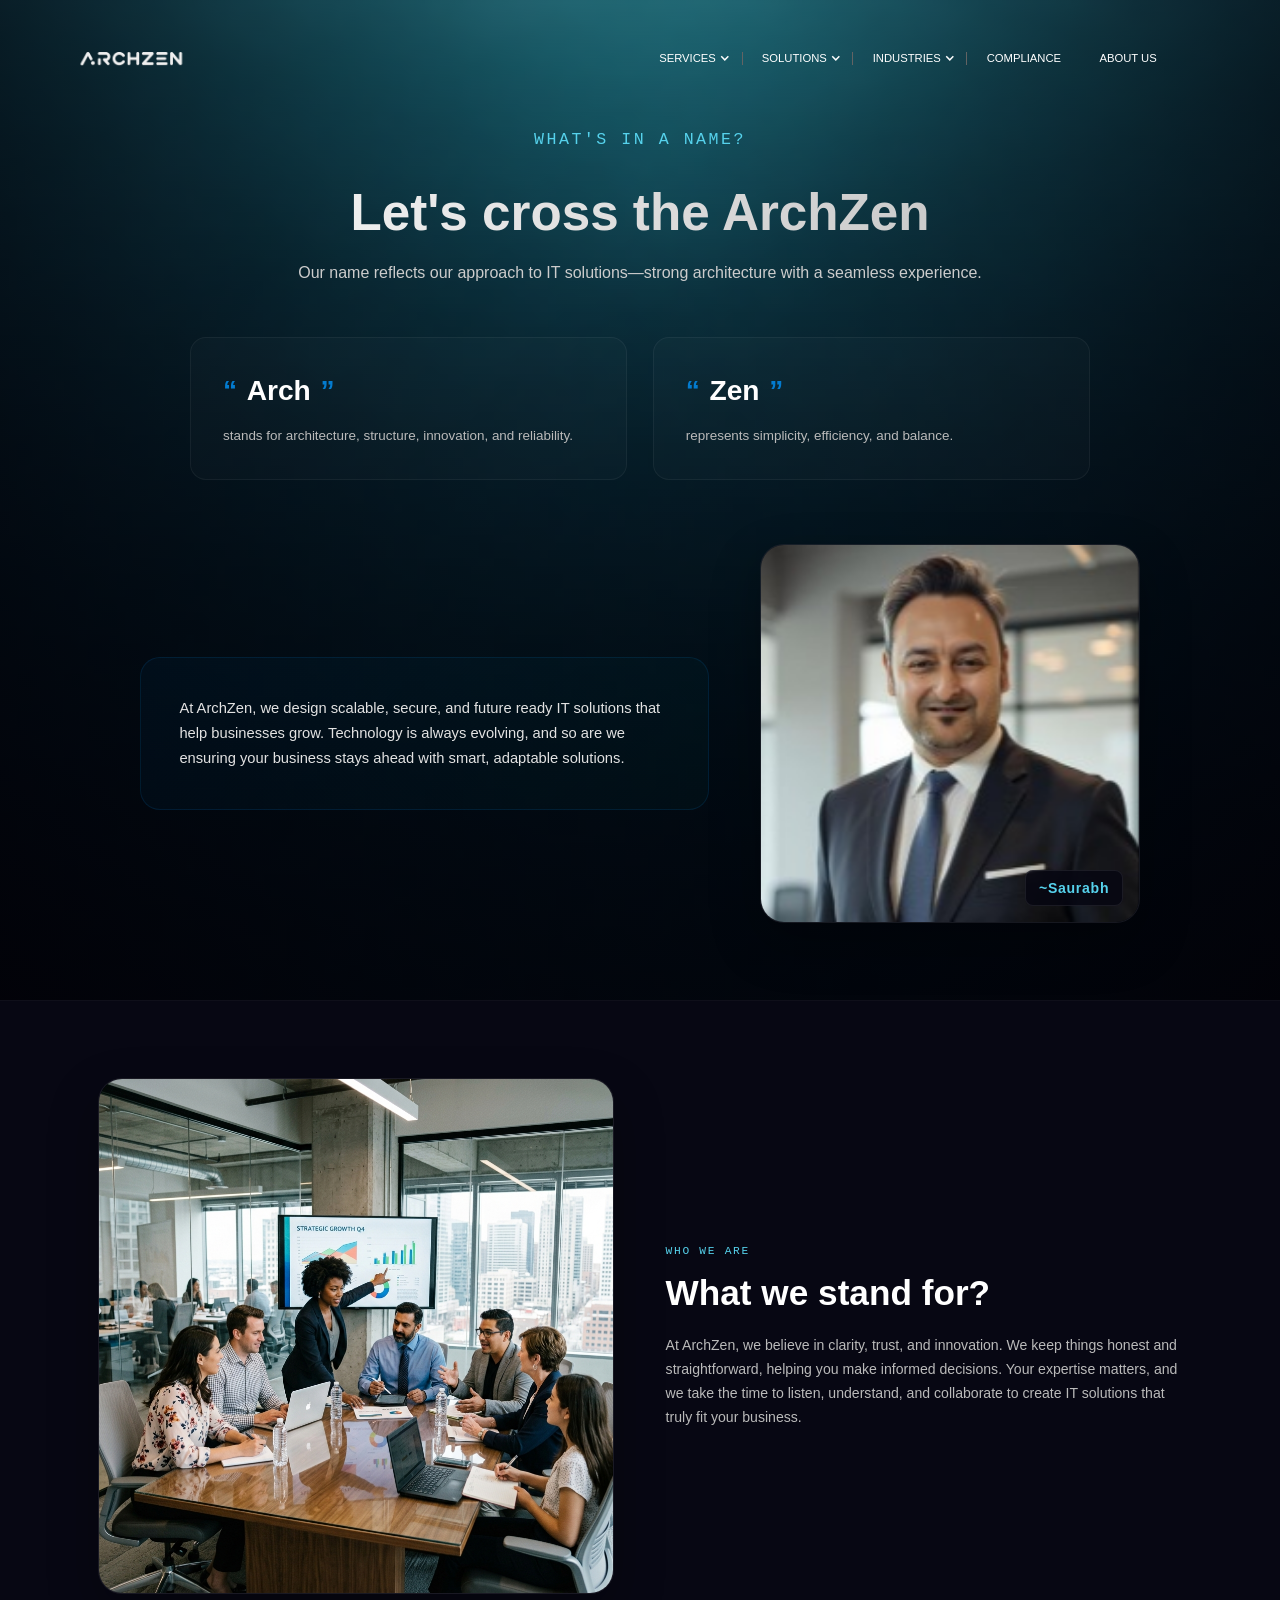
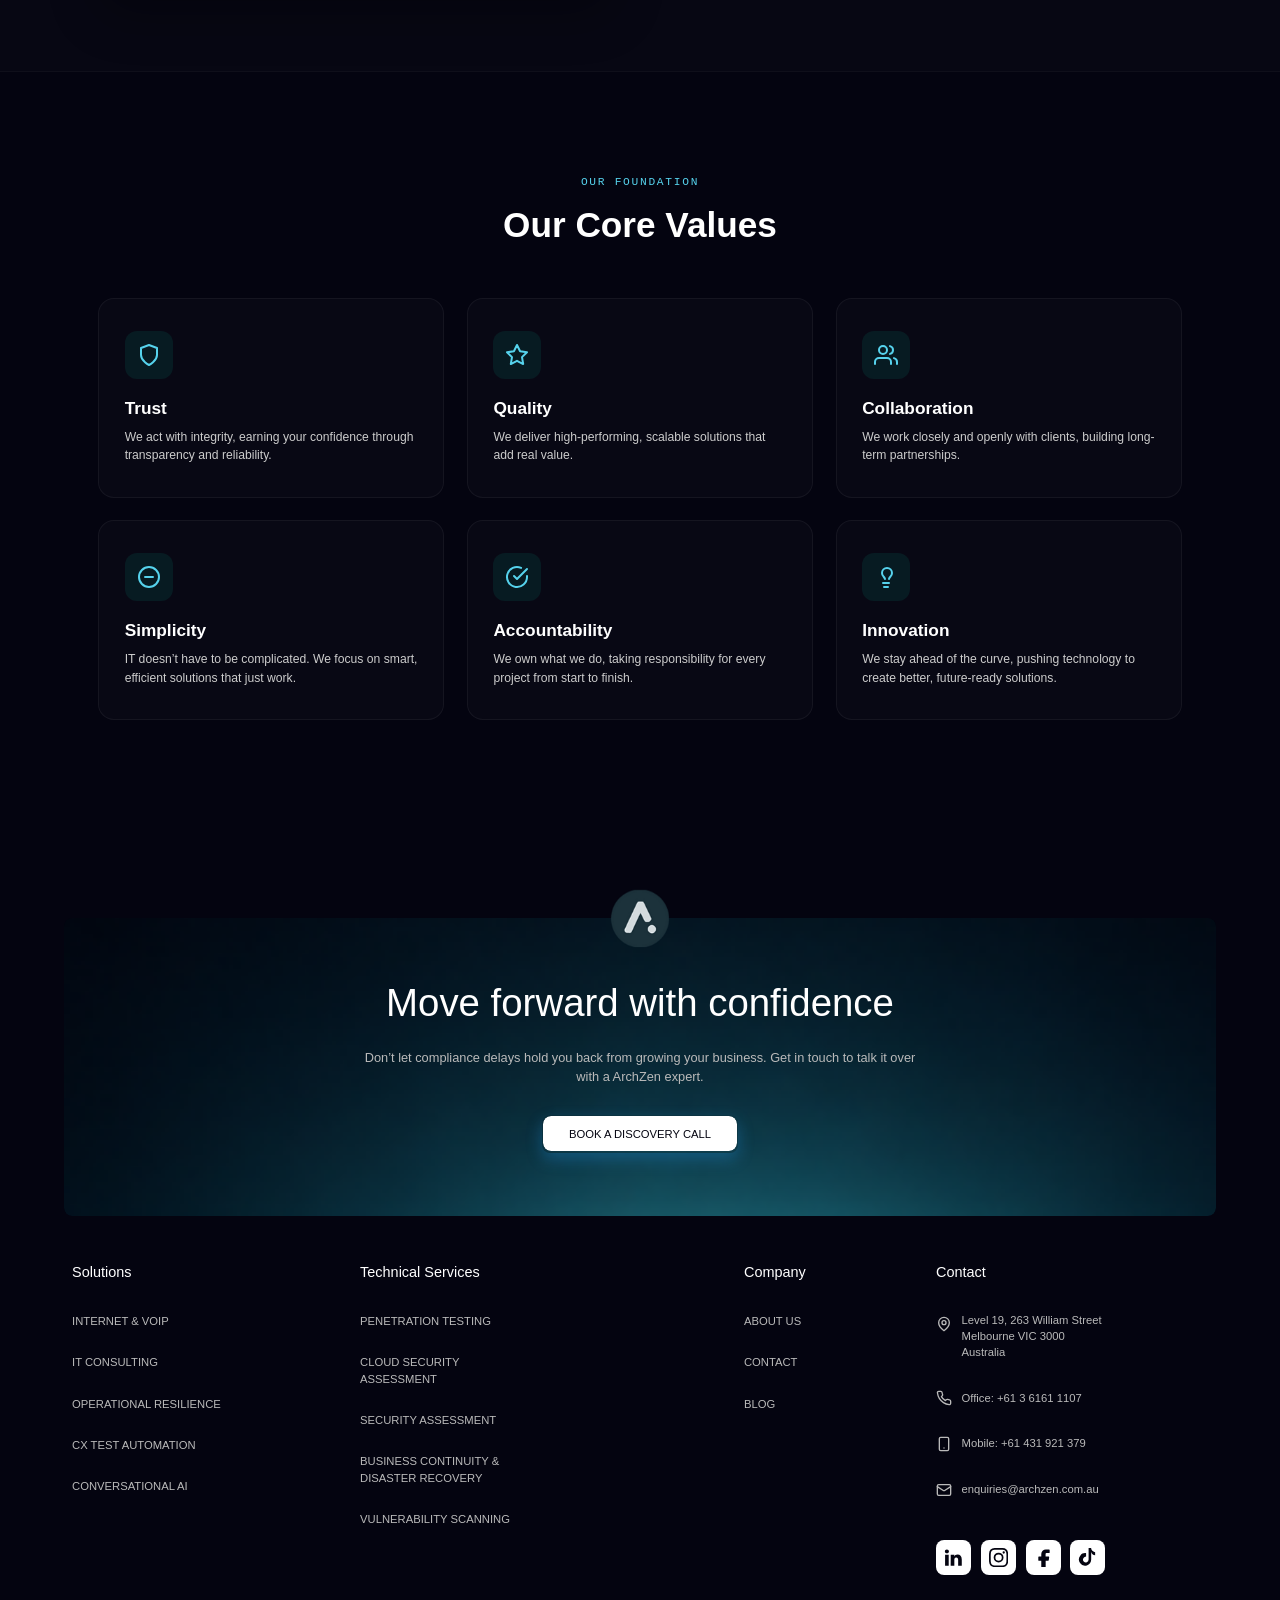
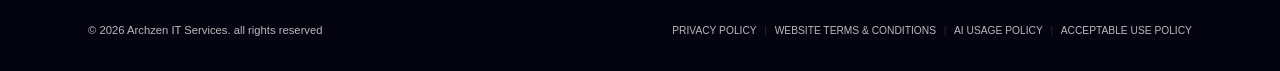
==== commit e211a108: "Unify color variables and theme backgrounds" ====
--- a/about.html
+++ b/about.html
@@ -24,7 +24,10 @@
         .about-hero-section {
             padding: 10rem 2.5rem 6rem 2.5rem;
             position: relative;
-            background: radial-gradient(circle at 50% 20%, rgba(3, 123, 207, 0.08) 0%, transparent 60%);
+            background-image: radial-gradient(circle at 50% 20%, rgba(4, 190, 224, 0.08) 0%, rgba(2, 2, 8, 0.9) 100%), url('resources/Screenshot 2026-07-23 221728.png');
+            background-size: cover;
+            background-position: center;
+            background-repeat: no-repeat;
             text-align: center;
         }
 
@@ -41,10 +44,10 @@
 
         .about-subtitle {
             font-family: 'Robotomono', monospace;
-            font-size: 1rem;
+            font-size: 1.3rem;
             text-transform: uppercase;
             letter-spacing: 0.15em;
-            color: #04BEE0;
+            color: #56D2EC;
             margin-bottom: 2.5rem;
         }
 
@@ -175,7 +178,7 @@
             border: 1px solid rgba(255, 255, 255, 0.08);
             font-weight: 700;
             font-size: 1.1rem;
-            color: #04BEE0;
+            color: #56D2EC;
             letter-spacing: 0.05em;
             pointer-events: none;
             z-index: 10;
@@ -213,7 +216,7 @@
             font-size: 0.88rem;
             text-transform: uppercase;
             letter-spacing: 0.15em;
-            color: #04BEE0;
+            color: #56D2EC;
             margin-bottom: 1rem;
         }
 
@@ -272,7 +275,7 @@
             align-items: center;
             justify-content: center;
             margin-bottom: 1.5rem;
-            color: #04BEE0;
+            color: #56D2EC;
         }
 
         .value-title {
@@ -343,8 +346,8 @@
         }
 
         .btn-secondary-outline:hover {
-            border-color: #04BEE0;
-            color: #04BEE0;
+            border-color: #56D2EC;
+            color: #56D2EC;
             transform: translateY(-2px);
             box-shadow: 0 10px 25px rgba(4, 190, 160, 0.15);
         }
@@ -410,8 +413,6 @@
                         <div class="brand" style="display: flex; align-items: center; gap: 0.5rem;">
                             <a href="index.html"
                                 style="text-decoration: none; color: inherit; display: flex; align-items: center; gap: 0.5rem;">
-                                <img src="resources/A Icon 1.png" alt="ArchZen Logo"
-                                    style="height: 2.2rem; width: auto;" />
                                 <img src="resources/archzen_logo_text_white.png" alt="ArchZen" class="nav-logo-text" />
                             </a>
                         </div>
@@ -474,10 +475,11 @@
                                     </div>
                                     <div class="nav-divider"></div>
                                     <div data-delay="0" data-hover="true" class="nav-dropdown w-dropdown">
-                                        <div class="nav-dropdown-toggle w-dropdown-toggle">
-                                            <p>Industries</p>
+                                        <a href="#" class="nav-dropdown-toggle w-dropdown-toggle"
+                                            style="text-decoration: none; color: inherit; display: flex; align-items: center; gap: 0.25rem;">
+                                            <p style="margin: 0;">Industries</p>
                                             <div class="nav-dropdown-icon w-icon-dropdown-toggle"></div>
-                                        </div>
+                                        </a>
                                         <nav class="nav-dropdown-list is-3 w-dropdown-list">
                                             <div class="nav-dropdown-inner-wr">
                                                 <div class="text-weight-medium hide-on-mobile">
@@ -696,68 +698,212 @@
                     </div>
                 </div>
             </section>
-
-            <!-- Call to Action Section -->
-            <section class="cta-action-section">
-                <div class="container cta-action-container">
-                    <p class="section-tag" style="color: #037BCF;">READY TO KICKSTART?</p>
-                    <h2 class="section-heading-medium" style="margin-bottom: 1.5rem;">Let's Build Something Secure
-                        Together</h2>
-                    <div style="font-size: 1.1rem; color: #CCCCCC; max-width: 600px; margin: 0 auto;">
-                        Schedule a strategy call with our certified cybersecurity and managed IT consultants today.
+        </main>
+
+        <!-- Footer (matches index.html exactly) -->
+        
+        <section class="section is-footer">
+        <div class="section-padding">
+            <div class="container">
+                <div class="footer-wr">
+                    <div class="footer-cta-wr">
+                        <div class="anim_appear-on-scroll">
+                            <div class="cta-wr">
+                                <div class="cta-stroke">
+                                    <div class="cta-content is-footer">
+                                        <img src="resources/Screenshot%202026-07-23%20221748.png" loading="lazy" alt=""
+                                            class="cta-content-bg" /><img
+                                            src="resources/Screenshot%202026-07-23%20221748.png" loading="lazy" alt=""
+                                            class="cta-content-bg is-mob" />
+                                        <h2 class="heading-style-48">Move forward with confidence</h2>
+                                        <div class="spacer-medium-30 is-mob-30"></div>
+                                        <div class="max-width-700">
+                                            <div class="text-font-rm text-color-light-grey">
+                                                <p class="text-size-regular-16">Don’t let compliance delays hold
+                                                    you back from growing your business. Get in touch to talk it
+                                                    over with a ArchZen expert.</p>
+                                            </div>
+                                        </div>
+                                        <div class="spacer-medium-36 is-mob-52"></div><a href="contact.html"
+                                            class="button-glow w-inline-block">
+                                            <div class="button-glow-text-wr">
+                                                <div>BOOK A DISCOVERY CALL</div>
+                                            </div>
+                                        </a>
+                                    </div>
+                                    <div class="cta-back-bg"></div>
+                                    <div class="cta-back-bg-mob"></div>
+                                </div>
+                                <div class="cta-logo-wr">
+                                    <div class="cta-logo-img"
+                                        style="display: flex; align-items: center; justify-content: center; width: 6.4rem; height: 6.4rem; margin-top: -3.2rem; pointer-events: auto;">
+                                        <img src="resources/A Icon 1.png" style="width: 4.6rem; height: auto;"
+                                            alt="ArchZen Logo" />
+                                    </div>
+                                </div>
+                            </div>
+                        </div>
                     </div>
-                    <div class="cta-btn-group">
-                        <a href="contact.html" class="custom-cta-button btn-primary-blue">Book a consultation</a>
-                        <a href="contact.html" class="custom-cta-button btn-secondary-outline">Consult Us</a>
+                    <div class="footer-content-wr">
+                        <div class="footer_item-wr">
+                            <div data-w-id="59a0f660-a3bc-1ff9-50ca-423c1f21a528" class="footer-item-title-wr">
+                                <p>Solutions</p><img
+                                    src="resources/67d3f3b16f6c5be986785d95_Footer Toggle Container.svg" loading="lazy"
+                                    alt="" class="footer_icon-img" />
+                            </div>
+                            <div class="footer-item-content">
+                                <div class="footer-item-content-wr">
+                                    <div class="footer-links-wr with-gap">
+
+                                        <a href="solutions.html#internet-voip" class="footer-link">INTERNET &amp; VOIP</a>
+                                        <a href="solutions.html#it-consulting" class="footer-link">IT CONSULTING</a>
+                                        <a href="solutions.html#operational-resilience" class="footer-link">OPERATIONAL RESILIENCE</a>
+                                        <a href="solutions.html#cx-test-automation" class="footer-link">CX TEST AUTOMATION</a>
+                                        <a href="solutions.html#conversational-ai" class="footer-link">CONVERSATIONAL AI</a>
+                                    </div>
+                                </div>
+                            </div>
+                        </div>
+                        <div class="footer_item-wr is-2">
+                            <div data-w-id="59a0f660-a3bc-1ff9-50ca-423c1f21a549" class="footer-item-title-wr">
+                                <p>Technical Services</p><img
+                                    src="resources/67d3f3b16f6c5be986785d95_Footer Toggle Container.svg" loading="lazy"
+                                    alt="" class="footer_icon-img" />
+                            </div>
+                            <div class="footer-item-content">
+                                <div class="footer-item-content-wr">
+                                    <div class="footer-links-wr with-gap"><a href="index.html#services"
+                                            class="footer-link">PENETRATION TESTING</a><a href="index.html#services"
+                                            class="footer-link">CLOUD SECURITY ASSESSMENT</a><a href="index.html#services"
+                                            class="footer-link">SECURITY ASSESSMENT</a><a href="index.html#solutions"
+                                            class="footer-link">BUSINESS CONTINUITY &amp; DISASTER
+                                            RECOVERY</a><a href="index.html#services" class="footer-link">VULNERABILITY
+                                            SCANNING</a></div>
+                                </div>
+                            </div>
+                        </div>
+                        <div class="footer_item-wr is-3">
+                            <div data-w-id="59a0f660-a3bc-1ff9-50ca-423c1f21a55b" class="footer-item-title-wr">
+                                <p>Company</p><img src="resources/67d3f3b16f6c5be986785d95_Footer Toggle Container.svg"
+                                    loading="lazy" alt="" class="footer_icon-img" />
+                            </div>
+                            <div class="footer-item-content">
+                                <div class="footer-item-content-wr">
+                                    <div class="footer-links-wr with-gap"><a href="about.html" class="footer-link">ABOUT
+                                            US</a><a href="contact.html" class="footer-link">CONTACT</a><a href="#"
+                                            class="footer-link">BLOG</a></div>
+                                </div>
+                            </div>
+                        </div>
+                        <div class="footer_item-wr">
+                            <div data-w-id="59a0f660-a3bc-1ff9-50ca-423c1f21a56b" class="footer-item-title-wr">
+                                <p>Contact</p><img src="resources/67d3f3b16f6c5be986785d95_Footer Toggle Container.svg"
+                                    loading="lazy" alt="" class="footer_icon-img" />
+                            </div>
+                            <div class="footer-item-content">
+                                <div class="footer-item-content-wr">
+                                    <div class="footer-links-wr with-gap" style="gap: 1rem !important;"><a href="#" target="_blank"
+                                            class="footer-link"
+                                            style="display: flex; align-items: flex-start; gap: 0.75rem; line-height: 1.4; text-decoration: none;">
+                                            <svg xmlns="http://www.w3.org/2000/svg" width="16" height="16" viewBox="0 0 24 24" fill="none" stroke="currentColor" stroke-width="2" stroke-linecap="round" stroke-linejoin="round" style="flex-shrink: 0; margin-top: 0.2rem;"><path d="M20 10c0 6-8 12-8 12s-8-6-8-12a8 8 0 0 1 16 0Z"/><circle cx="12" cy="10" r="3"/></svg>
+                                            <span>Level 19, 263 William Street<br>Melbourne VIC 3000<br>Australia</span>
+                                        </a><a href="tel:0361611107" class="footer-link"
+                                            style="display: flex; align-items: center; gap: 0.75rem; text-decoration: none;">
+                                            <svg xmlns="http://www.w3.org/2000/svg" width="16" height="16" viewBox="0 0 24 24" fill="none" stroke="currentColor" stroke-width="2" stroke-linecap="round" stroke-linejoin="round" style="flex-shrink: 0;"><path d="M22 16.92v3a2 2 0 0 1-2.18 2 19.79 19.79 0 0 1-8.63-3.07 19.5 19.5 0 0 1-6-6 19.79 19.79 0 0 1-3.07-8.67A2 2 0 0 1 4.11 2h3a2 2 0 0 1 2 1.72 12.84 12.84 0 0 0 .7 2.81 2 2 0 0 1-.45 2.11L8.09 9.91a16 16 0 0 0 6 6l1.27-1.27a2 2 0 0 1 2.11-.45 12.84 12.84 0 0 0 2.81.7A2 2 0 0 1 22 16.92z"/></svg>
+                                            <span>Office: +61 3 6161 1107</span>
+                                        </a><a href="tel:+61431921379" class="footer-link"
+                                            style="display: flex; align-items: center; gap: 0.75rem; text-decoration: none;">
+                                            <svg xmlns="http://www.w3.org/2000/svg" width="16" height="16" viewBox="0 0 24 24" fill="none" stroke="currentColor" stroke-width="2" stroke-linecap="round" stroke-linejoin="round" style="flex-shrink: 0;"><rect width="14" height="20" x="5" y="2" rx="2" ry="2"/><path d="M12 18h.01"/></svg>
+                                            <span>Mobile: +61 431 921 379</span>
+                                        </a><a href="mailto:enquiries@archzen.com.au" class="footer-link"
+                                            style="display: flex; align-items: center; gap: 0.75rem; text-decoration: none;">
+                                            <svg xmlns="http://www.w3.org/2000/svg" width="16" height="16" viewBox="0 0 24 24" fill="none" stroke="currentColor" stroke-width="2" stroke-linecap="round" stroke-linejoin="round" style="flex-shrink: 0;"><rect width="20" height="16" x="2" y="4" rx="2"/><path d="m22 7-8.97 5.7a1.94 1.94 0 0 1-2.06 0L2 7"/></svg>
+                                            <span>enquiries@archzen.com.au</span>
+                                        </a>
+                                        <div class="spacer-medium-10"></div>
+                                        <div
+                                            style="display: flex; gap: 0.75rem; align-items: center; justify-content: flex-start; flex-wrap: wrap;">
+                                            <a href="https://www.linkedin.com/company/archzen-pty-ltd/posts/?feedView=all"
+                                                target="_blank" class="div-link w-inline-block">
+                                                <div class="social-button">
+                                                    <div class="social-button-icon w-embed"><svg width="100%"
+                                                            height="100%" viewBox="0 0 24 24" fill="none"
+                                                            xmlns="http://www.w3.org/2000/svg">
+                                                            <path fill-rule="evenodd" clip-rule="evenodd"
+                                                                d="M6.18881 4.35225C6.18881 5.65983 5.20455 6.70613 3.62417 6.70613H3.5952C2.07356 6.70613 1.08984 5.65983 1.08984 4.35225C1.08984 3.017 2.10351 2 3.65403 2C5.20455 2 6.15939 3.017 6.18881 4.35225ZM5.88962 8.56494V22.183H1.35717V8.56494H5.88962ZM22.2349 22.183L22.2351 14.3748C22.2351 10.1919 19.999 8.24511 17.0166 8.24511C14.6101 8.24511 13.5327 9.5669 12.9312 10.4942V8.56526H8.39819C8.45793 9.84311 8.39819 22.1833 8.39819 22.1833H12.9312V14.5779C12.9312 14.1709 12.9606 13.7649 13.0804 13.4735C13.408 12.6604 14.1539 11.8185 15.406 11.8185C17.0467 11.8185 17.7027 13.0673 17.7027 14.8973V22.183H22.2349Z"
+                                                                fill="currentColor" />
+                                                        </svg></div>
+                                                </div>
+                                            </a>
+                                            <a href="https://www.instagram.com/_archzen/" target="_blank"
+                                                class="div-link w-inline-block">
+                                                <div class="social-button">
+                                                    <div class="social-button-icon w-embed"><svg width="100%"
+                                                            height="100%" viewBox="0 0 24 24" fill="none"
+                                                            xmlns="http://www.w3.org/2000/svg">
+                                                            <path
+                                                                d="M12 2.163c3.204 0 3.584.012 4.85.07 3.252.148 4.771 1.691 4.919 4.919.058 1.265.069 1.645.069 4.849 0 3.205-.012 3.584-.069 4.849-.149 3.225-1.664 4.771-4.919 4.919-1.266.058-1.644.07-4.85.07-3.204 0-3.584-.012-4.849-.07-3.26-.149-4.771-1.699-4.919-4.92-.058-1.265-.07-1.644-.07-4.849 0-3.204.013-3.583.07-4.849.149-3.227 1.664-4.771 4.919-4.919 1.266-.057 1.645-.069 4.849-.069zM12 0C8.741 0 8.333.014 7.053.072 2.695.272.273 2.69.073 7.051.014 8.333 0 8.741 0 12c0 3.259.014 3.668.072 4.948.2 4.358 2.618 6.78 6.98 6.98 1.281.058 1.689.072 4.948.072 3.259 0 3.668-.014 4.948-.072 4.354-.2 6.782-2.618 6.979-6.98.059-1.28.073-1.689.073-4.948 0-3.259-.014-3.667-.072-4.947-.196-4.354-2.617-6.78-6.979-6.98C15.668.014 15.259 0 12 0zm0 5.838a6.162 6.162 0 1 0 0 12.324 6.162 6.162 0 0 0 0-12.324zM12 16a4 4 0 1 1 0-8 4 4 0 0 1 0 8zm6.406-11.845a1.44 1.44 0 1 0 0 2.881 1.44 1.44 0 0 0 0-2.881z"
+                                                                fill="currentColor" />
+                                                        </svg></div>
+                                                </div>
+                                            </a>
+                                            <a href="https://www.facebook.com/ArchzenPtyLtd" target="_blank"
+                                                class="div-link w-inline-block">
+                                                <div class="social-button">
+                                                    <div class="social-button-icon w-embed"><svg width="100%"
+                                                            height="100%" viewBox="0 0 24 24" fill="none"
+                                                            xmlns="http://www.w3.org/2000/svg">
+                                                            <path
+                                                                d="M18.896 2H14.85c-3.13 0-5.74 2.45-5.74 5.5v3.13H6.104c-.39 0-.71.32-.71.71v3.91c0 .39.32.71.71.71H9.11v8.83c0 .39.32.71.71.71h4.05c.39 0 .71-.32.71-.71V16H17.75c.35 0 .66-.26.7-.61l.52-3.91c.03-.23-.04-.46-.2-.62-.16-.17-.39-.26-.62-.26h-3.66V7.5c0-.62.5-1.12 1.12-1.12h3.28c.39 0 .71-.32.71-.71V2.71c0-.39-.32-.71-.71-.71z"
+                                                                fill="currentColor" />
+                                                        </svg></div>
+                                                </div>
+                                            </a>
+                                            <a href="https://www.tiktok.com/@_archzen" target="_blank"
+                                                class="div-link w-inline-block">
+                                                <div class="social-button">
+                                                    <div class="social-button-icon w-embed"><svg width="100%"
+                                                            height="100%" viewBox="0 0 24 24" fill="none"
+                                                            xmlns="http://www.w3.org/2000/svg">
+                                                            <path
+                                                                d="M12.525.02c1.31-.02 2.61-.01 3.91-.01.08 1.54.81 2.94 1.99 3.84a8.13 8.13 0 0 0 3.01 1.34v3.89c-1.24-.04-2.4-.55-3.32-1.39-.77-.7-1.32-1.63-1.57-2.66-.02-.02-.03-.02-.05-.05v9.39c.02 3.42-2.15 6.55-5.41 7.55a7.8 7.8 0 0 1-8.54-3.14 8.01 8.01 0 0 1 .49-9.52c1.61-2.15 4.39-3.28 7.07-2.73v3.98a4.01 4.01 0 0 0-3.23 1.93 4 4 0 0 0 .54 4.88c.95.89 2.37 1.13 3.56.61a4 4 0 0 0 2.29-3.64V0c-.33.02-.66.02-.97.02z"
+                                                                fill="currentColor" />
+                                                        </svg></div>
+                                                </div>
+                                            </a>
+                                        </div>
+                                    </div>
+                                </div>
+                            </div>
+                        </div>
                     </div>
-                </div>
-            </section>
-        </main>
-
-        <!-- Footer (matches index.html exactly) -->
-        <div class="footer-bottom"
-            style="padding: 4rem 2.5rem; background: #020208; border-top: 1px solid rgba(255, 255, 255, 0.03);">
-            <div class="container" style="display: flex; flex-direction: column; gap: 3rem;">
-                <div
-                    style="display: flex; justify-content: space-between; align-items: center; flex-wrap: wrap; gap: 2rem;">
-                    <div class="footer-logo-wr" style="display: flex; align-items: center; gap: 0.5rem;">
-                        <img src="resources/A Icon 1.png" alt="ArchZen Logo" style="height: 2.2rem; width: auto;" />
-                        <img src="resources/archzen_logo_text_white.png" alt="ArchZen" class="nav-logo-text" />
-                    </div>
-                    <div style="display: flex; gap: 2rem; flex-wrap: wrap;">
-                        <a href="index.html#services"
-                            style="color: #BABABA; font-size: 0.9rem; text-decoration: none;">Services</a>
-                        <a href="index.html#solutions"
-                            style="color: #BABABA; font-size: 0.9rem; text-decoration: none;">Solutions</a>
-                        <a href="industries.html"
-                            style="color: #BABABA; font-size: 0.9rem; text-decoration: none;">Industries</a>
-                        <a href="compliance-privacy.html"
-                            style="color: #BABABA; font-size: 0.9rem; text-decoration: none;">Compliance &amp;
-                            Privacy</a>
-                        <a href="about.html"
-                            style="color: #FFFFFF; font-size: 0.9rem; text-decoration: none; font-weight: bold;">About
-                            Us</a>
-                    </div>
-                </div>
-            <div
-                    style="display: flex; justify-content: space-between; align-items: center; flex-wrap: wrap; gap: 1rem; border-top: 1px solid rgba(255, 255, 255, 0.05); padding-top: 2rem;">
-                    <div class="text-color-light-grey" style="font-size: 0.85rem;">
-                        <p>© 2026 Archzen IT Services. all rights reserved.</p>
-                    </div>
-                    <div style="display: flex; gap: 1.5rem; align-items: center;">
-                        <a href="compliance-privacy.html#privacy-policy"
-                            style="color: #BABABA; font-size: 0.85rem; text-decoration: none;">PRIVACY POLICY</a>
-                        <span style="color: #333;">|</span>
-                        <a href="mailto:enquiries@archzen.com.au"
-                            style="color: #BABABA; font-size: 0.85rem; text-decoration: none;">enquiries@archzen.com.au</a>
+                    <div class="footer-bottom">
+                        <div class="footer-bottom-left-wr">
+                            <div class="text-color-light-grey">
+                                <p class="text-size-small-14-rm">© <span class="year">2026</span> Archzen
+                                    IT Services. all rights reserved</p>
+                            </div>
+                        </div>
+                        <div class="footer-bottom-legacy-wr"
+                            style="display: flex; gap: 0.6rem; align-items: center; flex-wrap: wrap; font-size: 0.8rem;">
+                            <a href="compliance-privacy.html#privacy-policy" class="footer-link"
+                                style="font-size: 0.8rem;">PRIVACY POLICY</a>
+                            <span style="color: rgba(255, 255, 255, 0.15);">|</span>
+                            <a href="compliance-privacy.html#terms-conditions" class="footer-link"
+                                style="font-size: 0.8rem;">WEBSITE TERMS &amp; CONDITIONS</a>
+                            <span style="color: rgba(255, 255, 255, 0.15);">|</span>
+                            <a href="compliance-privacy.html#ai-usage-policy" class="footer-link"
+                                style="font-size: 0.8rem;">AI USAGE POLICY</a>
+                            <span style="color: rgba(255, 255, 255, 0.15);">|</span>
+                            <a href="compliance-privacy.html#acceptable-use-policy" class="footer-link"
+                                style="font-size: 0.8rem;">ACCEPTABLE USE POLICY</a>
+                        </div>
                     </div>
                 </div>
             </div>
         </div>
-        <div class="footer-brand-text-container">
-            <div class="footer-brand-text">ARCHZEN</div>
-        </div>
-    </div>
+    </section>
+    
 
     <script src="https://d3e54v103j8qbb.cloudfront.net/js/jquery-3.5.1.min.dc5e7f18c8.js?site=67c995cf629758b15942fb10"
         type="text/javascript" integrity="sha256-9/aliU8dGd2tb6OSsuzixeV4y/faTqgFtohetphbbj0="
--- a/css/style.css
+++ b/css/style.css
@@ -472,7 +472,7 @@
 ========================================================== */
 
 :root {
-    --bg-0: #05090b;
+    --bg-0: #05080c;
     --bg-1: #0a1216;
     --line-dim: #1B323B;
     --line-fill: #112028;
@@ -887,7 +887,7 @@
 .card-icon-top-right {
     width: 32px;
     height: 32px;
-    color: #04BEE0;
+    color: #56D2EC;
     filter: drop-shadow(0 0 4px rgba(4, 190, 224, 0.3));
     display: flex;
     align-items: center;
@@ -897,7 +897,7 @@
 
 .card:hover .card-icon-top-right {
     transform: scale(1.1);
-    color: #5FE0E8;
+    color: #56D2EC;
 }
 
 .card-icon-top-right svg {
@@ -917,7 +917,7 @@
 }
 
 .card:hover .card-title-new {
-    color: #04BEE0;
+    color: #56D2EC;
 }
 
 .card-footer-new {
@@ -947,3 +947,957 @@
     display: none !important;
 }
 
+
+
+/* ==========================================================================
+   EXTRACTED INLINE STYLES FROM index.html
+   ========================================================================== */
+
+/* --- Extracted Style Block #1 --- */
+.nb-hero {
+                                    --nb-bg: #13252d;
+                                    --nb-text: #ffffff;
+                                    --nb-muted: #a3b3bc;
+                                    --nb-orange: #f48d16;
+                                    --nb-border: #111111;
+                                    --nb-card-bg: #1B323B;
+
+                                    
+                                    .nb-hero-video-bg { display: none; }
+                                    background-image: url('resources/background1b.png');
+                                    background-size: cover;
+                                    background-position: center;
+                                    color: var(--nb-text);
+                                    padding: 80px 40px;
+                                    border: 2px solid var(--nb-border);
+                                    border-radius: 16px;
+                                    text-align: left;
+                                    display: flex;
+                                    gap: 48px;
+                                    align-items: center;
+                                    justify-content: space-between;
+                                    margin-bottom: 40px;
+                                    box-shadow: 8px 8px 0px var(--nb-border);
+                                    font-family: 'Inter', sans-serif;
+                                    width: 100%;
+                                }
+
+                                .nb-hero-left {
+                                    width: 100%;
+                                    display: flex;
+                                    flex-direction: column;
+                                    align-items: flex-start;
+                                    gap: 24px;
+                                }
+
+                                .nb-badge {
+                                    background-color: var(--nb-card-bg);
+                                    border: 1px solid var(--nb-border);
+                                    padding: 6px 12px;
+                                    border-radius: 100px;
+                                    font-size: 13px;
+                                    font-weight: 700;
+                                    display: inline-flex;
+                                    align-items: center;
+                                    gap: 8px;
+                                    box-shadow: 2px 2px 0px var(--nb-border);
+                                    color: var(--nb-text);
+                                }
+
+                                .nb-badge-dot {
+                                    width: 8px;
+                                    height: 8px;
+                                    background-color: var(--nb-orange);
+                                    border-radius: 50%;
+                                }
+
+                                .nb-title {
+                                    font-size: 48px;
+                                    font-weight: 800;
+                                    line-height: 1.15;
+                                    color: var(--nb-text);
+                                    margin: 0;
+                                    letter-spacing: -1px;
+                                    font-family: 'Geist', sans-serif;
+                                    text-align: left;
+                                }
+
+                                .nb-subtitle {
+                                    font-size: 16px;
+                                    color: var(--nb-muted);
+                                    line-height: 1.6;
+                                    margin: 0;
+                                    max-width: 600px;
+                                    text-align: left;
+                                }
+
+                                .nb-btn {
+                                    background-color: #1b323b;
+                                    color: #ffffff;
+                                    border: 2px solid var(--nb-border);
+                                    padding: 14px 28px;
+                                    font-size: 15px;
+                                    font-weight: 700;
+                                    border-radius: 8px;
+                                    cursor: pointer;
+                                    text-decoration: none;
+                                    display: inline-flex;
+                                    align-items: center;
+                                    gap: 10px;
+                                    box-shadow: 4px 4px 0px #ffffff;
+                                    transition: all 0.2s ease;
+                                }
+
+                                .nb-btn:hover {
+                                    transform: translate(-2px, -2px);
+                                    box-shadow: 6px 6px 0px #1b323b;
+                                    background-color: #ffffff;
+                                    color: #1b323b;
+                                    border-color: #1b323b;
+                                }
+
+                                .nb-btn:active {
+                                    transform: translate(2px, 2px);
+                                    box-shadow: 2px 2px 0px #1b323b;
+                                }
+
+                                .nb-hero-right {
+                                    flex: 1;
+                                    display: grid;
+                                    grid-template-columns: 1fr;
+                                    gap: 20px;
+                                    min-width: 320px;
+                                }
+
+                                .nb-card {
+                                    background-color: var(--nb-card-bg);
+                                    border: 2px solid var(--nb-border);
+                                    border-radius: 12px;
+                                    padding: 24px;
+                                    box-shadow: 4px 4px 0px var(--nb-border);
+                                    display: flex;
+                                    flex-direction: column;
+                                    gap: 12px;
+                                    position: relative;
+                                    overflow: hidden;
+                                }
+
+                                .nb-card-header {
+                                    display: flex;
+                                    justify-content: space-between;
+                                    align-items: center;
+                                    border-bottom: 1px dashed var(--nb-border);
+                                    padding-bottom: 8px;
+                                    color: var(--nb-text);
+                                }
+
+                                .nb-card-title {
+                                    font-size: 13px;
+                                    font-weight: 700;
+                                    text-transform: uppercase;
+                                    letter-spacing: 0.5px;
+                                    color: var(--nb-muted);
+                                }
+
+                                .nb-card-stat {
+                                    font-size: 32px;
+                                    font-weight: 800;
+                                    color: var(--nb-text);
+                                    font-family: 'Geist', sans-serif;
+                                }
+
+                                .nb-card-chart {
+                                    display: flex;
+                                    align-items: flex-end;
+                                    gap: 8px;
+                                    height: 60px;
+                                    margin-top: 10px;
+                                }
+
+                                .nb-chart-bar {
+                                    flex: 1;
+                                    background-color: rgba(255, 255, 255, 0.12);
+                                    border: 1px solid var(--nb-border);
+                                    border-radius: 4px 4px 0 0;
+                                    transition: height 0.3s ease;
+                                }
+
+                                .nb-chart-bar.active {
+                                    background-color: var(--nb-orange);
+                                }
+
+                                .nb-grid-layout {
+                                    display: grid;
+                                    grid-template-columns: 1fr 1fr;
+                                    gap: 16px;
+                                }
+
+                                @media (max-width: 991px) {
+                                    .nb-hero {
+                                        flex-direction: column;
+                                        align-items: stretch;
+                                        padding: 40px 24px;
+                                    }
+
+                                    .nb-title {
+                                        font-size: 36px;
+                                    }
+                                }
+
+                                .nb-mission-section-premium {
+                                    width: 100%;
+                                    padding: 120px 0;
+                                    display: flex;
+                                    justify-content: center;
+                                    align-items: center;
+                                    box-sizing: border-box;
+                                    background-image: linear-gradient(rgba(5, 8, 12, 0.55), rgba(5, 8, 12, 0.55)), url('resources/Screenshot 2026-07-23 221748.png');
+                                    background-size: cover;
+                                    background-position: center;
+                                    background-repeat: no-repeat;
+                                }
+
+                                .nb-mission-card-premium {
+                                    width: 80%;
+                                    max-width: 1400px;
+                                    background: linear-gradient(135deg, rgba(27, 50, 59, 0.75) 0%, rgba(17, 35, 41, 0.8) 100%);
+                                    backdrop-filter: blur(20px);
+                                    -webkit-backdrop-filter: blur(20px);
+                                    border: 1px solid rgba(107, 148, 152, 0.18);
+                                    border-radius: 32px;
+                                    padding: 64px;
+                                    box-shadow: 0 30px 60px rgba(0, 0, 0, 0.35), inset 0 1px 1px rgba(255, 255, 255, 0.1);
+                                    color: #ffffff;
+                                    display: grid;
+                                    grid-template-columns: 1.2fr 1fr;
+                                    gap: 64px;
+                                    align-items: start;
+                                    text-align: left;
+                                    font-family: 'Inter', sans-serif;
+                                    box-sizing: border-box;
+                                    transition: transform 0.4s cubic-bezier(0.16, 1, 0.3, 1), box-shadow 0.4s cubic-bezier(0.16, 1, 0.3, 1);
+                                }
+
+                                .nb-mission-card-premium:hover {
+                                    transform: translateY(-8px);
+                                    box-shadow: 0 40px 80px rgba(0, 0, 0, 0.45), inset 0 1px 1px rgba(255, 255, 255, 0.15);
+                                }
+
+                                .nb-mission-left-premium {
+                                    display: flex;
+                                    flex-direction: column;
+                                    gap: 24px;
+                                }
+
+                                .nb-mission-right-premium {
+                                    display: flex;
+                                    flex-direction: column;
+                                    gap: 32px;
+                                    padding-top: 24px;
+                                }
+
+                                .nb-mission-tagline-premium {
+                                    font-size: 13px;
+                                    font-weight: 700;
+                                    color: var(--nb-orange);
+                                    text-transform: uppercase;
+                                    letter-spacing: 1.5px;
+                                    margin: 0;
+                                }
+
+                                .nb-mission-title-premium {
+                                    font-size: 46px;
+                                    font-weight: 800;
+                                    color: #ffffff;
+                                    line-height: 1.15;
+                                    margin: 0;
+                                    font-family: 'Geist', sans-serif;
+                                    letter-spacing: -1.5px;
+                                }
+
+                                .nb-mission-desc-premium {
+                                    font-size: 17px;
+                                    color: #cbd5e1;
+                                    line-height: 1.6;
+                                    margin: 0;
+                                }
+
+                                .nb-mission-support-premium {
+                                    font-size: 18px;
+                                    color: #ffffff;
+                                    line-height: 1.65;
+                                    margin: 0;
+                                    font-weight: 500;
+                                    border-left: 2px solid var(--nb-orange);
+                                    padding-left: 20px;
+                                }
+
+                                .nb-mission-cta-premium {
+                                    align-self: start;
+                                    background-color: #ffffff;
+                                    color: #1b323b;
+                                    border: 1px solid #ffffff;
+                                    padding: 14px 32px;
+                                    font-size: 15px;
+                                    font-weight: 700;
+                                    border-radius: 8px;
+                                    cursor: pointer;
+                                    text-decoration: none;
+                                    display: inline-flex;
+                                    align-items: center;
+                                    gap: 10px;
+                                    box-shadow: 0 4px 12px rgba(0, 0, 0, 0.15);
+                                    transition: all 0.3s ease;
+                                }
+
+                                .nb-mission-cta-premium:hover {
+                                    transform: translateY(-2px);
+                                    background-color: #1b323b;
+                                    color: #ffffff;
+                                    border-color: #ffffff;
+                                    box-shadow: 0 8px 16px rgba(0, 0, 0, 0.3);
+                                }
+
+                                .nb-mission-cta-premium:active {
+                                    transform: translateY(1px);
+                                    box-shadow: 0 4px 6px rgba(0, 0, 0, 0.15);
+                                }
+
+                                @media (max-width: 1200px) {
+                                    .nb-mission-card-premium {
+                                        width: 90%;
+                                        padding: 48px;
+                                        gap: 40px;
+                                    }
+
+                                    .nb-mission-title-premium {
+                                        font-size: 38px;
+                                    }
+                                }
+
+                                @media (max-width: 991px) {
+                                    .nb-mission-card-premium {
+                                        grid-template-columns: 1fr;
+                                        gap: 32px;
+                                        padding: 40px;
+                                    }
+
+                                    .nb-mission-right-premium {
+                                        padding-top: 0;
+                                    }
+                                }
+
+                                @media (max-width: 768px) {
+                                    .nb-mission-card-premium {
+                                        width: 92%;
+                                        padding: 32px 24px;
+                                        border-radius: 24px;
+                                    }
+
+                                    .nb-mission-title-premium {
+                                        font-size: 30px;
+                                    }
+
+                                    .nb-mission-support-premium {
+                                        font-size: 16px;
+                                        padding-left: 16px;
+                                    }
+                                }
+
+                                .left-padding {
+                                    padding-left: 0 !important;
+                                }
+
+                                /* Our Mission Entrance Scroll Animation */
+                                .nb-reveal-card {
+                                    opacity: 0;
+                                    transform: translateY(30px);
+                                    transition: opacity 1s cubic-bezier(0.16, 1, 0.3, 1), transform 1s cubic-bezier(0.16, 1, 0.3, 1);
+                                }
+
+                                .nb-reveal-card.active {
+                                    opacity: 1;
+                                    transform: translateY(0);
+                                }
+
+                                .nb-reveal-card .nb-mission-left-premium,
+                                .nb-reveal-card .nb-mission-right-premium {
+                                    opacity: 0;
+                                    transform: translateY(20px);
+                                    transition: opacity 0.8s cubic-bezier(0.16, 1, 0.3, 1), transform 0.8s cubic-bezier(0.16, 1, 0.3, 1);
+                                }
+
+                                .nb-reveal-card.active .nb-mission-left-premium {
+                                    opacity: 1;
+                                    transform: translateY(0);
+                                    transition-delay: 0.2s;
+                                }
+
+                                .nb-reveal-card.active .nb-mission-right-premium {
+                                    opacity: 1;
+                                    transform: translateY(0);
+                                    transition-delay: 0.4s;
+                                }
+
+                                /* Hero Left Content Fade In Up Animation */
+                                @keyframes fadeInUp {
+                                    from {
+                                        opacity: 0;
+                                        transform: translateY(30px);
+                                    }
+
+                                    to {
+                                        opacity: 1;
+                                        transform: translateY(0);
+                                    }
+                                }
+
+                                .nb-hero-fade-in-up {
+                                    opacity: 0;
+                                    animation: fadeInUp 0.8s cubic-bezier(0.16, 1, 0.3, 1) forwards;
+                                }
+
+                                .nb-hero-left .nb-badge.nb-hero-fade-in-up {
+                                    animation-delay: 0.1s;
+                                }
+
+                                .nb-hero-left .nb-title.nb-hero-fade-in-up {
+                                    animation-delay: 0.25s;
+                                }
+
+                                .nb-hero-left .nb-subtitle.nb-hero-fade-in-up {
+                                    animation-delay: 0.4s;
+                                }
+
+                                .nb-hero-left .nb-btn.nb-hero-fade-in-up {
+                                    animation-delay: 0.55s;
+                                }
+
+                                /* Services Section Background & Text Color Override */
+                                #services {
+                                    background-image: linear-gradient(rgba(5, 8, 12, 0.55), rgba(5, 8, 12, 0.55)), url('resources/Screenshot%202026-07-29%20234919.png') !important;
+                                    background-size: cover !important;
+                                    background-position: center !important;
+                                    background-repeat: no-repeat !important;
+                                    color: #ffffff !important;
+                                }
+
+                                #services .heading-style-48 {
+                                    color: #ffffff !important;
+                                }
+
+                                #services .text-color-grey {
+                                    color: #b3c5cf !important;
+                                }
+                                  /* FAQ Section Dark Gradient Override */
+                                  #faq-section {
+                                      background-image: linear-gradient(180deg, #05080c 0%, #0a141b 50%, #05080c 100%) !important;
+                                      color: #ffffff !important;
+                                  }
+
+                                  #faq-section .home_faq-block,
+                                  #faq-section .home_faq-title-wr,
+                                  #faq-section .left-padding {
+                                      background: transparent !important;
+                                      background-color: transparent !important;
+                                      background-image: none !important;
+                                      border: none !important;
+                                      box-shadow: none !important;
+                                  }
+
+                                  #faq-section .heading-style-48 {
+                                      color: #ffffff !important;
+                                      background: transparent !important;
+                                      background-color: transparent !important;
+                                  }
+
+                                  #faq-section .faq_question p {
+                                      color: #ffffff !important;
+                                  }
+
+                                  #faq-section .faq_answer p {
+                                      color: #b3c5cf !important;
+                                  }
+
+                                  #faq-section .faq_line-white {
+                                      background-color: rgba(255, 255, 255, 0.08) !important;
+                                  }
+
+                                /* Methodology Section Alignment Overrides */
+                                #methodology .heading-align-center {
+                                    text-align: center !important;
+                                    align-items: center !important;
+                                }
+
+                                #methodology .max-width-520 {
+                                    margin-left: auto !important;
+                                    margin-right: auto !important;
+                                    text-align: center !important;
+                                }
+
+                                #methodology .home_approach-item-txt-wr {
+                                    text-align: center !important;
+                                    align-items: center !important;
+                                }
+
+                                #methodology .home_approach {
+                                    margin-left: auto !important;
+                                    margin-right: auto !important;
+                                }
+
+/* --- Extracted Style Block #2 --- */
+.home_services-grid {
+                                                display: grid !important;
+                                                grid-template-columns: repeat(3, 1fr) !important;
+                                                gap: 1.5rem !important;
+                                                width: 100% !important;
+                                            }
+
+                                            @media screen and (max-width: 991px) {
+                                                .home_services-grid {
+                                                    grid-template-columns: 1fr !important;
+                                                }
+                                            }
+
+/* --- Extracted Style Block #3 --- */
+:root {
+                            /* ===== ArchZen dark glow theme ===== */
+                            --bg: #05080C;
+                            --card-bg: #0b1116;
+                            --card-bg-active: linear-gradient(155deg, #101a20, #142229);
+                            --border: rgba(60, 130, 140, 0.28);
+                            --border-active: rgba(120, 220, 235, 0.55);
+                            --accent: #1B323B;
+                            --cyan: #56D2EC;
+                            --text-hi: #f4f7f8;
+                            --text-body: #d7e2e4;
+                            --text-lo: #8fa3a8;
+                            --ease-hover: 350ms cubic-bezier(0.16, 1, 0.3, 1);
+                        }
+
+                        #testimonials {
+                            background-color: var(--bg) !important;
+                            position: relative;
+                            overflow: hidden;
+                        }
+
+                        /* ambient glow behind everything in the section */
+                        .glow-testimonials {
+                            position: absolute;
+                            border-radius: 50%;
+                            filter: blur(110px);
+                            opacity: 0.22;
+                            pointer-events: none;
+                            z-index: 1;
+                        }
+
+                        .glow-testimonials-a {
+                            width: 520px;
+                            height: 520px;
+                            background: var(--cyan);
+                            top: -10%;
+                            left: 6%;
+                        }
+
+                        .glow-testimonials-b {
+                            width: 460px;
+                            height: 460px;
+                            background: #3a6b78;
+                            bottom: -15%;
+                            right: 8%;
+                        }
+
+                        /* ============ MARQUEE ============ */
+                        .marquee-viewport {
+                            position: relative;
+                            width: 100%;
+                            overflow: hidden;
+                            padding: 60px 0;
+                            z-index: 2;
+                            -webkit-mask-image: linear-gradient(90deg, transparent, #000 4%, #000 96%, transparent);
+                            mask-image: linear-gradient(90deg, transparent, #000 4%, #000 96%, transparent);
+                        }
+
+                        .marquee-track {
+                            display: flex;
+                            gap: 28px;
+                            width: max-content;
+                            will-change: transform;
+                            transform: translate3d(0, 0, 0);
+                        }
+
+                        .t-card {
+                            flex: 0 0 auto;
+                            width: 580px;
+                            aspect-ratio: 900 / 420;
+                            position: relative;
+                            background: transparent;
+                            border: none;
+                            box-shadow: none;
+                            padding: 0;
+                            display: flex;
+                            flex-direction: column;
+                            justify-content: space-between;
+                            transition: transform var(--ease-hover);
+                        }
+
+                        .t-card-frame {
+                            position: absolute;
+                            inset: 0;
+                            width: 100%;
+                            height: 100%;
+                            z-index: 1;
+                            pointer-events: none;
+                            transition: filter 0.3s ease;
+                        }
+
+                        .t-card-frame .t-border {
+                            stroke: rgba(47, 224, 255, 0.2);
+                            transition: stroke 0.3s ease;
+                        }
+
+                        .t-card-frame .t-accent-top {
+                            stroke: rgba(4, 190, 224, 0.4);
+                            transition: stroke 0.3s ease;
+                        }
+
+                        .t-card-content {
+                            position: absolute;
+                            inset: 0;
+                            z-index: 2;
+                            width: 100%;
+                            height: 100%;
+                            pointer-events: auto;
+                        }
+
+                        .t-card.active {
+                            transform: translate3d(0, -4px, 0);
+                        }
+
+                        .t-card.active .t-card-frame {
+                            filter: drop-shadow(0 0 16px rgba(47, 224, 255, 0.3));
+                        }
+
+                        .t-card.active .t-card-frame .t-border {
+                            stroke: #2FE0FF;
+                        }
+
+                        .t-card.active .t-card-frame .t-accent-top {
+                            stroke: #56D2EC;
+                        }
+
+                        .t-header-name {
+                            position: absolute;
+                            left: 4%;
+                            top: 13.5%;
+                            width: 42%;
+                            height: 10%;
+                            display: flex;
+                            align-items: center;
+                            justify-content: flex-start;
+                            font-size: clamp(13px, 1.75vw, 16.5px);
+                            font-weight: 600;
+                            color: var(--text-hi);
+                            white-space: nowrap;
+                            overflow: hidden;
+                            text-overflow: ellipsis;
+                        }
+
+                        .t-header-role {
+                            position: absolute;
+                            left: 50%;
+                            top: 13.5%;
+                            width: 46%;
+                            height: 10%;
+                            display: flex;
+                            align-items: center;
+                            justify-content: flex-start;
+                            font-size: clamp(10.5px, 1.4vw, 13px);
+                            color: var(--text-lo);
+                            white-space: nowrap;
+                            overflow: hidden;
+                            text-overflow: ellipsis;
+                        }
+
+                        .t-photo-wr {
+                            position: absolute;
+                            left: 4.67%;
+                            top: 35.2%;
+                            width: 22.1%;
+                            height: 48.6%;
+                            display: flex;
+                            align-items: center;
+                            justify-content: center;
+                            overflow: hidden;
+                            border-radius: 4px;
+                        }
+
+                        .t-avatar {
+                            width: 100%;
+                            height: 100%;
+                            border-radius: 0;
+                            display: flex;
+                            align-items: center;
+                            justify-content: center;
+                            font-size: clamp(14px, 2.5vw, 22px);
+                            font-weight: bold;
+                            background: linear-gradient(135deg, var(--cyan), #2f8f97);
+                            color: #05080C;
+                            transition: filter var(--ease-hover);
+                        }
+
+                        .t-avatar-img {
+                            width: 100%;
+                            height: 100%;
+                            object-fit: cover;
+                            transition: filter var(--ease-hover);
+                        }
+
+                        .t-card.active .t-avatar, .t-card.active .t-avatar-img {
+                            filter: brightness(1.15);
+                        }
+
+                        .t-quote-body {
+                            position: absolute;
+                            left: 29.4%;
+                            top: 33.3%;
+                            width: 65.6%;
+                            height: 54.8%;
+                            display: flex;
+                            align-items: center;
+                            font-size: clamp(12.5px, 1.6vw, 16.5px);
+                            line-height: 1.45;
+                            color: var(--text-body);
+                            overflow-y: auto;
+                            text-align: left;
+                            padding-right: 10px;
+                            box-sizing: border-box;
+                        }
+
+                        .t-quote-body::-webkit-scrollbar {
+                            width: 4px;
+                        }
+
+                        .t-quote-body::-webkit-scrollbar-track {
+                            background: rgba(255, 255, 255, 0.02);
+                        }
+
+                        .t-quote-body::-webkit-scrollbar-thumb {
+                            background: rgba(95, 224, 232, 0.2);
+                            border-radius: 2px;
+                        }
+
+                        @media (max-width: 600px) {
+                            .t-card {
+                                width: 330px;
+                            }
+                        }
+
+                        #testimonials .tagline-text-blue-gradient {
+                            font-size: 1.1rem !important;
+                            letter-spacing: 0.15em !important;
+                            font-weight: 700 !important;
+                        }
+
+                        @media (prefers-reduced-motion: reduce) {
+                            .t-card {
+                                transition: none;
+                            }
+                        }
+
+/* --- Extracted Style Block #4 --- */
+.home_approach-media-wr {
+                                                position: relative !important;
+                                            }
+
+                                            .ring-stage {
+                                                position: absolute !important;
+                                                top: 50% !important;
+                                                left: 50% !important;
+                                                transform: translate(-50%, -50%) !important;
+                                                width: 220px;
+                                                height: 220px;
+                                                z-index: 5;
+                                                display: flex;
+                                                align-items: center;
+                                                justify-content: center;
+                                            }
+
+                                            .ring-spin {
+                                                position: absolute;
+                                                inset: 0;
+                                                width: 100%;
+                                                height: 100%;
+                                                animation: spin 14s linear infinite;
+                                            }
+
+                                            .ring-spin.inner {
+                                                animation: spin-rev 9s linear infinite;
+                                            }
+
+                                            @keyframes spin {
+                                                to {
+                                                    transform: rotate(360deg);
+                                                }
+                                            }
+
+                                            @keyframes spin-rev {
+                                                to {
+                                                    transform: rotate(-360deg);
+                                                }
+                                            }
+
+                                            .ring-spin svg {
+                                                width: 100%;
+                                                height: 100%;
+                                                overflow: visible;
+                                                filter: drop-shadow(0 0 6px rgba(79, 200, 232, 0.55));
+                                            }
+
+                                            .ring-spin.inner svg {
+                                                filter: drop-shadow(0 0 8px rgba(143, 224, 240, 0.7));
+                                            }
+
+                                            /* orbiting glow dots */
+                                            .orbit {
+                                                position: absolute;
+                                                inset: 0;
+                                                animation: spin 6s linear infinite;
+                                            }
+
+                                            .orbit-dot {
+                                                position: absolute;
+                                                top: 2%;
+                                                left: 50%;
+                                                width: 8px;
+                                                height: 8px;
+                                                margin-left: -4px;
+                                                border-radius: 50%;
+                                                background: #eafcff;
+                                                box-shadow: 0 0 12px 3px rgba(143, 224, 240, 0.9);
+                                            }
+
+                                            .orbit.reverse {
+                                                animation: spin-rev 6s linear infinite;
+                                            }
+
+                                            .orbit.reverse .orbit-dot {
+                                                top: auto;
+                                                bottom: 6%;
+                                                width: 6px;
+                                                height: 6px;
+                                                margin-left: -3px;
+                                                background: #4fc8e8;
+                                                box-shadow: 0 0 10px 2px rgba(79, 200, 232, 0.8);
+                                            }
+
+                                            /* pulsing backdrop disc */
+                                            .backdrop-disc {
+                                                position: absolute;
+                                                top: 50%;
+                                                left: 50%;
+                                                width: 72%;
+                                                height: 72%;
+                                                transform: translate(-50%, -50%);
+                                                border-radius: 50%;
+                                                background: radial-gradient(circle, rgba(30, 60, 68, 0.9), rgba(20, 40, 46, 0.4) 70%, transparent 100%);
+                                                animation: pulse-glow 3.2s ease-in-out infinite;
+                                            }
+
+                                            @keyframes pulse-glow {
+
+                                                0%,
+                                                100% {
+                                                    box-shadow: 0 0 30px 6px rgba(79, 200, 232, 0.08);
+                                                }
+
+                                                50% {
+                                                    box-shadow: 0 0 44px 10px rgba(79, 200, 232, 0.18);
+                                                }
+                                            }
+
+                                            /* faint outer tick ring */
+                                            .ticks {
+                                                position: absolute;
+                                                inset: -6%;
+                                                animation: spin 40s linear infinite;
+                                            }
+
+                                            .ticks svg {
+                                                width: 100%;
+                                                height: 100%;
+                                                opacity: 0.35;
+                                            }
+
+                                            .home_approach-logo-wr {
+                                                position: absolute !important;
+                                                top: 50% !important;
+                                                left: 50% !important;
+                                                transform: translate(-50%, -50%) !important;
+                                                z-index: 10 !important;
+                                                display: flex !important;
+                                                align-items: center !important;
+                                                justify-content: center !important;
+                                                margin: 0 !important;
+                                            }
+
+.tech-marquee-container {
+                                        overflow: hidden;
+                                        width: 100%;
+                                        position: relative;
+                                        padding: 2.5rem 0;
+                                        background: rgba(255, 255, 255, 0.01);
+                                        border-top: 1px solid rgba(255, 255, 255, 0.03);
+                                        border-bottom: 1px solid rgba(255, 255, 255, 0.03);
+                                        border-radius: 12px;
+                                        mask-image: linear-gradient(to right, transparent, #000 15%, #000 85%, transparent);
+                                        -webkit-mask-image: linear-gradient(to right, transparent, #000 15%, #000 85%, transparent);
+                                        margin: 2rem 0;
+                                    }
+
+                                    .tech-marquee-track {
+                                        display: flex;
+                                        gap: 5rem;
+                                        width: max-content;
+                                        animation: scroll-tech 40s linear infinite;
+                                        align-items: center;
+                                    }
+
+                                    .tech-marquee-track:hover {
+                                        animation-play-state: paused;
+                                    }
+
+                                    .tech-marquee-item {
+                                        display: flex;
+                                        align-items: center;
+                                        justify-content: center;
+                                        height: 6rem;
+                                        transition: transform 0.3s ease;
+                                    }
+
+                                    .tech-marquee-img {
+                                        height: 4rem;
+                                        width: auto;
+                                        max-width: 220px;
+                                        object-fit: contain;
+                                        transition: all 0.3s ease;
+                                    }
+
+                                    .tech-marquee-item:hover .tech-marquee-img {
+                                        opacity: 0.9;
+                                    }
+
+                                    .tech-marquee-item:hover {
+                                        transform: scale(1.08);
+                                    }
+
+                                    @keyframes scroll-tech {
+                                        0% {
+                                            transform: translateX(0);
+                                        }
+
+                                        100% {
+                                            transform: translateX(-50%);
+                                        }
+                                    }
+
--- a/css/mobile.css
+++ b/css/mobile.css
@@ -101,7 +101,7 @@
     width: 80%;
     max-width: 400px;
     height: 100vh;
-    background-color: #040410;
+    background-color: #05080c;
     border-left: 1px solid rgba(255, 255, 255, 0.05);
     z-index: 10001;
     padding: 6rem 2.5rem 3rem 2.5rem;
@@ -144,7 +144,7 @@
 
 .mobile-nav-link:hover,
 .mobile-nav-link.is-active {
-    color: #04BEE0;
+    color: #56D2EC;
 }
 
 /* Submenu container and slide expand animations */
@@ -189,7 +189,7 @@
     display: inline-block;
     transition: transform 0.3s ease;
     font-size: 0.9rem;
-    color: #04BEE0;
+    color: #56D2EC;
     pointer-events: none;
 }
 
@@ -323,7 +323,7 @@
     overflow: hidden !important;
     pointer-events: none !important;
     opacity: 0.38 !important; /* Blends nicely, keeps text highly readable */
-    background-color: #05090b !important;
+    background-color: #05080c !important;
 }
 
 .blob {
@@ -532,3 +532,207 @@
     position: relative !important;
     z-index: 2 !important;
 }
+
+/* ==========================================================================
+   Mobile Scrolling Timeline for OUR PILLARS (Methodology Section)
+   ========================================================================== */
+@media screen and (max-width: 991px) {
+    /* 1. Reset approach circle wrapper and hide only the background decorative rings */
+    .home_approach-circle {
+        display: block !important;
+        position: relative !important;
+        width: 100% !important;
+        height: auto !important;
+        border: none !important;
+        background: transparent !important;
+        margin: 0 !important;
+        padding: 0 !important;
+    }
+
+    .home_approach-media-wr {
+        display: none !important;
+    }
+
+    /* 2. Position the cards container to hold the timeline track */
+    .home_approach-content-wr {
+        position: relative !important;
+        display: flex !important;
+        flex-direction: column !important;
+        gap: 3.5rem !important; /* Vertical gap between cards */
+        padding-left: 60px !important; /* Left space for the timeline line */
+        max-width: 600px !important;
+        margin: 2rem auto 0 auto !important;
+        height: auto !important;
+        top: auto !important;
+        left: auto !important;
+        right: auto !important;
+    }
+
+    /* 3. The dark background track line */
+    .home_approach-content-wr::before {
+        content: '';
+        position: absolute;
+        left: 19px;
+        top: 20px;
+        bottom: 20px;
+        width: 2px;
+        background: #1B323B; /* Theme dim color */
+        border-radius: 1px;
+        z-index: 1;
+    }
+
+    /* 4. The bright glowing line that grows on scroll */
+    .timeline-progress-fill {
+        position: absolute;
+        left: 19px;
+        top: 20px;
+        width: 2px;
+        height: 0%; /* Controlled dynamically by JavaScript */
+        background: linear-gradient(to bottom, #56D2EC, #2fa8c4);
+        box-shadow: 0 0 10px rgba(86, 210, 236, 0.6);
+        border-radius: 1px;
+        z-index: 2;
+        transition: height 0.1s linear;
+    }
+
+    /* 5. Style the cards/items as timeline rows */
+    .home_approach-item {
+        position: relative !important;
+        display: flex !important;
+        flex-direction: column !important;
+        align-items: flex-start !important;
+        justify-content: flex-start !important;
+        margin: 0 !important;
+        padding: 0 !important;
+        width: 100% !important;
+        top: auto !important;
+        left: auto !important;
+        right: auto !important;
+        transform: none !important;
+        opacity: 0.3; /* Faded by default */
+        transition: opacity 0.5s ease;
+    }
+
+    /* Faded-in active state when scrolled into focus */
+    .home_approach-item.in-view {
+        opacity: 1;
+    }
+
+    /* 6. Convert the existing Webflow numbers into timeline circles */
+    .home_approach-number {
+        position: absolute !important;
+        left: -60px !important; /* Centers it exactly over the vertical line */
+        top: 0 !important;
+        width: 40px !important;
+        height: 40px !important;
+        border-radius: 50% !important;
+        background: #0a1216 !important;
+        border: 1.5px solid #1B323B !important;
+        color: #1B323B !important;
+        
+        /* Reset Webflow's gradient text clipping */
+        -webkit-text-fill-color: #1B323B !important;
+        -webkit-background-clip: border-box !important;
+        background-clip: border-box !important;
+        background-image: none !important;
+
+        display: flex !important;
+        align-items: center !important;
+        justify-content: center !important;
+        font-family: monospace;
+        font-size: 0.85rem !important;
+        font-weight: 700 !important;
+        z-index: 3 !important;
+        margin: 0 !important;
+        transform: none !important;
+        transition: all 0.4s ease !important;
+    }
+
+    /* Circle active state when progress passes over it */
+    .home_approach-item.in-view .home_approach-number {
+        color: #56D2EC !important;
+        -webkit-text-fill-color: #56D2EC !important;
+        border-color: #56D2EC !important;
+        box-shadow: 0 0 16px 2px rgba(86, 210, 236, 0.35) !important;
+        transform: scale(1.08) !important;
+    }
+
+    /* Indent text elements */
+    .home_approach-item-txt-wr {
+        padding-left: 10px !important;
+    }
+
+    /* CTA Card Heading responsive styling & overflow wrap */
+    .cta-action-container h2,
+    .section-heading-medium {
+        font-size: clamp(1.6rem, 6vw, 2.25rem) !important;
+        line-height: 1.25 !important;
+        word-break: break-word !important;
+        overflow-wrap: break-word !important;
+    }
+
+    @media screen and (max-width: 479px) {
+        .cta-action-container {
+            padding: 2.5rem 1.25rem !important;
+        }
+    }
+
+    /* --------------------------------------------------
+       Responsive Alignments for Solutions & Industries Pages
+       -------------------------------------------------- */
+    
+    /* 1. Solutions Grid & Category sections responsive scaling */
+    .category-section {
+        padding: 4rem 1.25rem !important; /* reduces padding to prevent container overflow */
+        overflow: hidden !important;
+    }
+
+    .category-container {
+        padding-left: 0.25rem !important;
+        padding-right: 0.25rem !important;
+    }
+
+    .category-title {
+        font-size: clamp(1.8rem, 7vw, 2.3rem) !important;
+        line-height: 1.25 !important;
+        word-break: break-word !important;
+        overflow-wrap: break-word !important;
+    }
+
+    .solutions-grid {
+        grid-template-columns: repeat(2, 1fr) !important;
+        gap: 1.5rem !important;
+    }
+
+    @media screen and (max-width: 767px) {
+        .solutions-grid {
+            grid-template-columns: 1fr !important;
+        }
+    }
+
+    /* 2. Industries Page \"Other Supported Sectors\" Grid alignments */
+    .other-industries-section {
+        padding: 5rem 1.25rem !important; /* reduces large horizontal gaps */
+    }
+
+    .other-grid {
+        gap: 1rem !important;
+        grid-template-columns: repeat(2, 1fr) !important; /* keeps a clean 2-column layout */
+    }
+
+    .other-card {
+        padding: 1.5rem 0.75rem !important;
+        min-height: 120px !important;
+        box-sizing: border-box !important;
+        display: flex !important;
+        justify-content: center !important;
+        align-items: center !important;
+    }
+
+    .other-title {
+        font-size: 0.95rem !important;
+        text-align: center !important;
+        width: 100% !important;
+        word-break: break-word !important;
+    }
+}
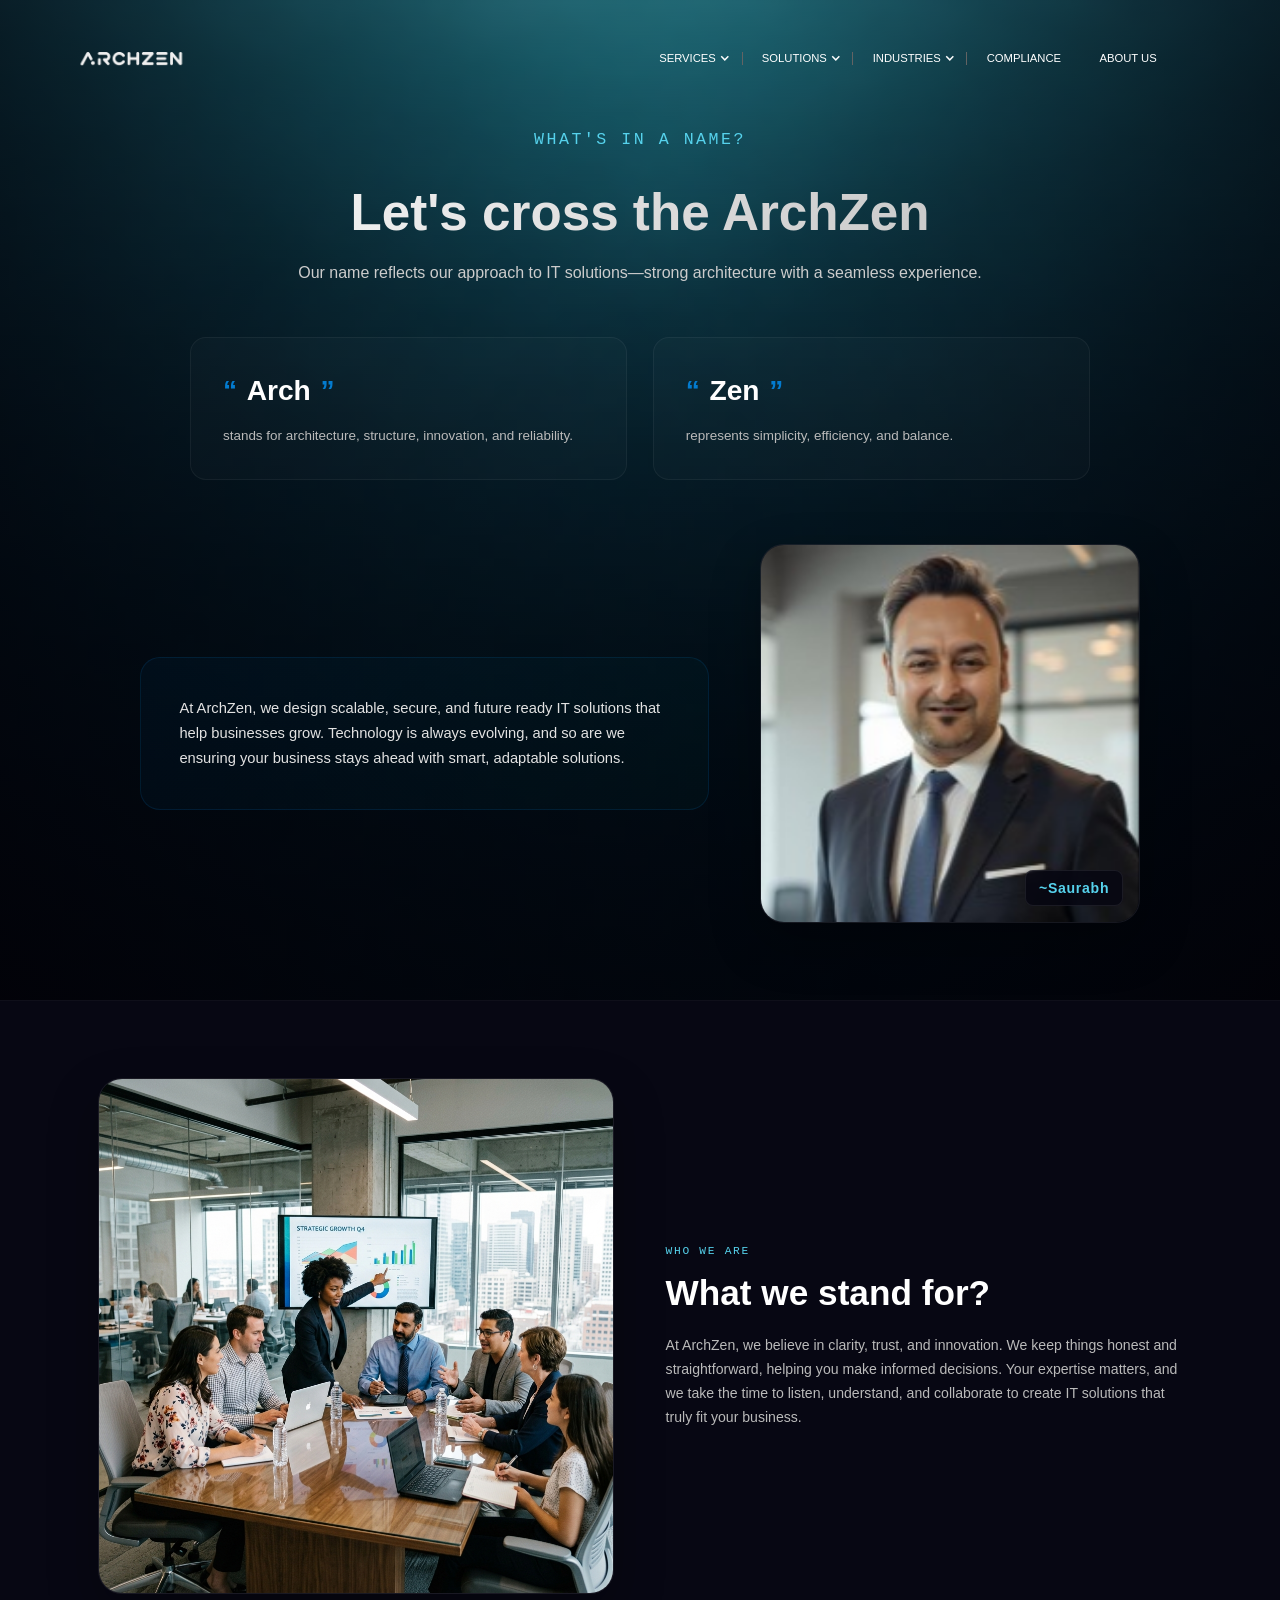
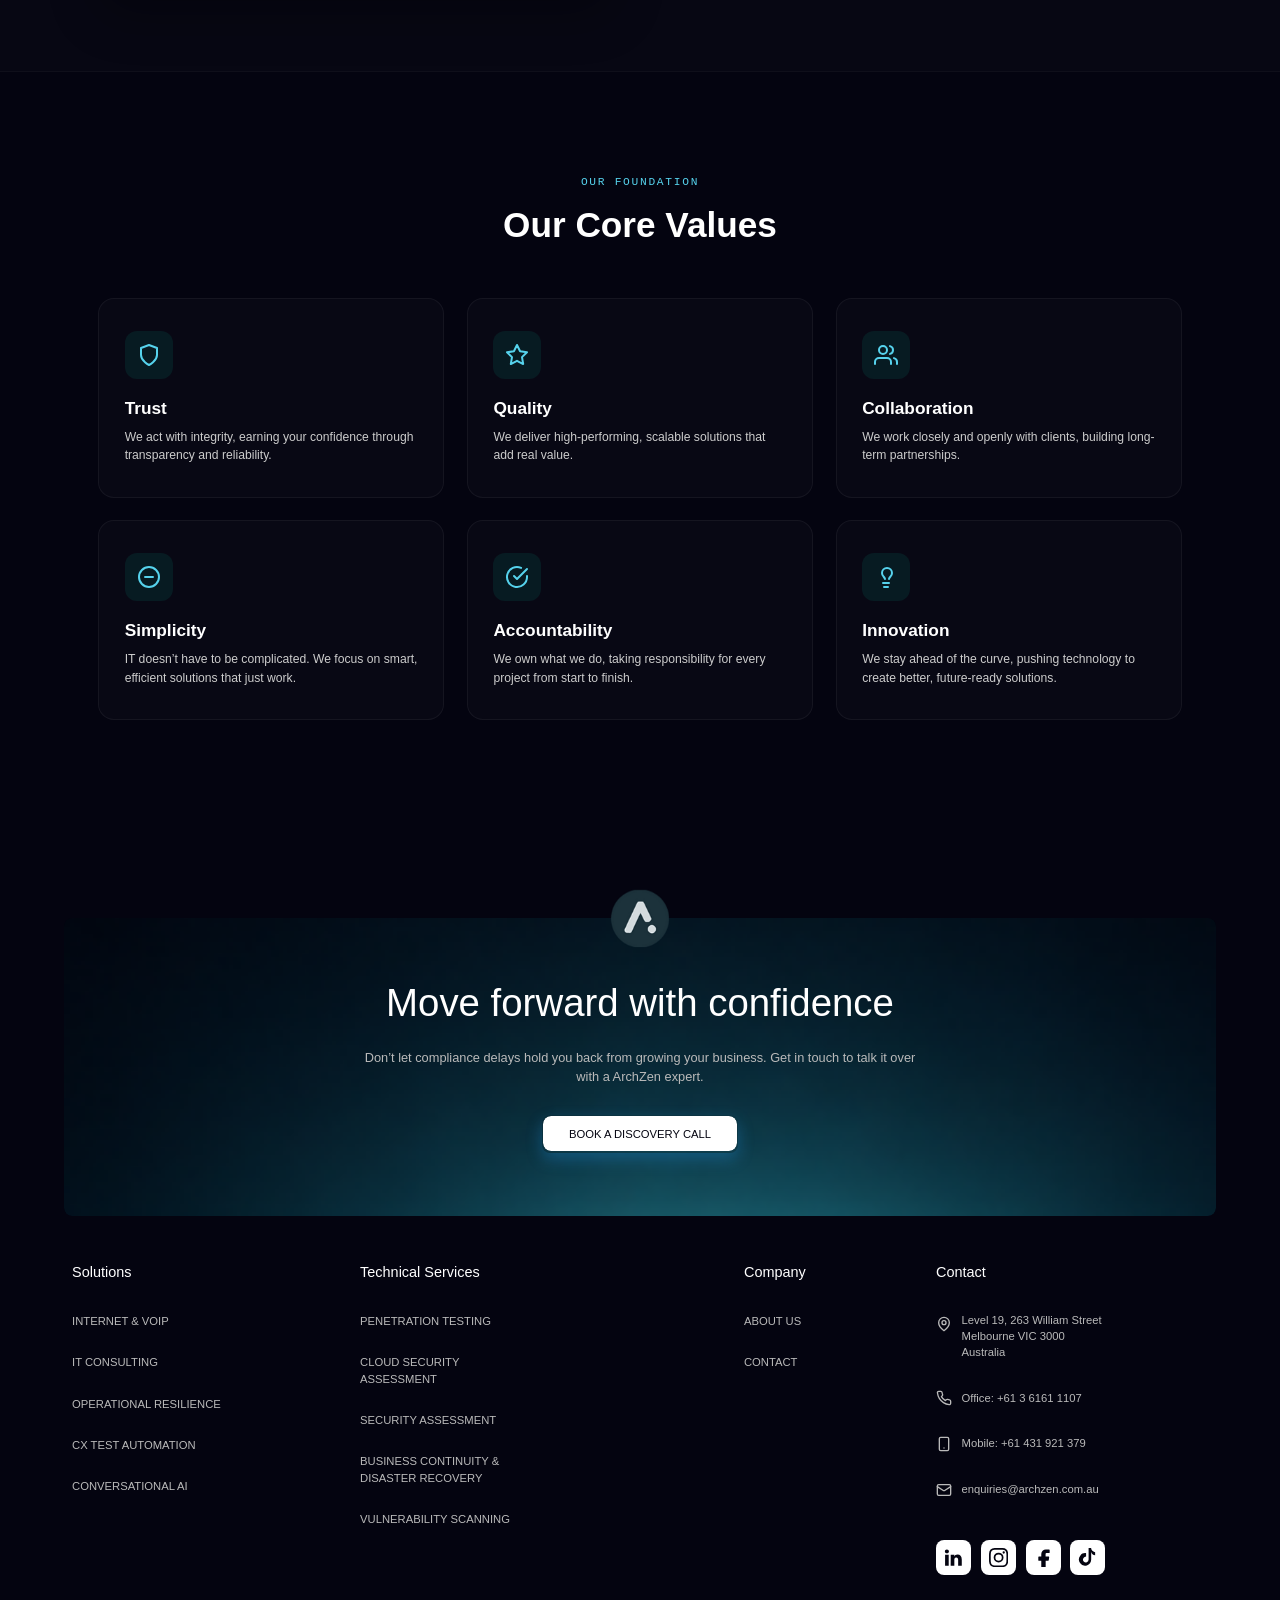
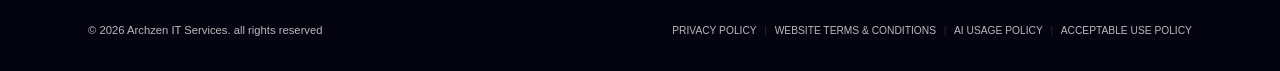
==== commit 09868193: "Fix content inconsistencies, FAQs, pillars ordering, links, and add AI/Automation service pillar" ====
--- a/about.html
+++ b/about.html
@@ -770,14 +770,14 @@
                                     src="resources/67d3f3b16f6c5be986785d95_Footer Toggle Container.svg" loading="lazy"
                                     alt="" class="footer_icon-img" />
                             </div>
-                            <div class="footer-item-content">
+                             <div class="footer-item-content">
                                 <div class="footer-item-content-wr">
-                                    <div class="footer-links-wr with-gap"><a href="index.html#services"
-                                            class="footer-link">PENETRATION TESTING</a><a href="index.html#services"
-                                            class="footer-link">CLOUD SECURITY ASSESSMENT</a><a href="index.html#services"
-                                            class="footer-link">SECURITY ASSESSMENT</a><a href="index.html#solutions"
+                                    <div class="footer-links-wr with-gap"><a href="services.html#penetration-testing"
+                                            class="footer-link">PENETRATION TESTING</a><a href="services.html#cloud-security"
+                                            class="footer-link">CLOUD SECURITY ASSESSMENT</a><a href="services.html#cyber-security"
+                                            class="footer-link">SECURITY ASSESSMENT</a><a href="solutions.html#operational-resilience"
                                             class="footer-link">BUSINESS CONTINUITY &amp; DISASTER
-                                            RECOVERY</a><a href="index.html#services" class="footer-link">VULNERABILITY
+                                            RECOVERY</a><a href="services.html#penetration-testing" class="footer-link">VULNERABILITY
                                             SCANNING</a></div>
                                 </div>
                             </div>
@@ -790,8 +790,7 @@
                             <div class="footer-item-content">
                                 <div class="footer-item-content-wr">
                                     <div class="footer-links-wr with-gap"><a href="about.html" class="footer-link">ABOUT
-                                            US</a><a href="contact.html" class="footer-link">CONTACT</a><a href="#"
-                                            class="footer-link">BLOG</a></div>
+                                            US</a><a href="contact.html" class="footer-link">CONTACT</a></div>
                                 </div>
                             </div>
                         </div>
--- a/css/style.css
+++ b/css/style.css
@@ -1448,12 +1448,18 @@
 /* --- Extracted Style Block #2 --- */
 .home_services-grid {
                                                 display: grid !important;
-                                                grid-template-columns: repeat(3, 1fr) !important;
+                                                grid-template-columns: repeat(4, 1fr) !important;
                                                 gap: 1.5rem !important;
                                                 width: 100% !important;
                                             }
 
-                                            @media screen and (max-width: 991px) {
+                                            @media screen and (max-width: 1200px) {
+                                                .home_services-grid {
+                                                    grid-template-columns: repeat(2, 1fr) !important;
+                                                }
+                                            }
+
+                                            @media screen and (max-width: 768px) {
                                                 .home_services-grid {
                                                     grid-template-columns: 1fr !important;
                                                 }
